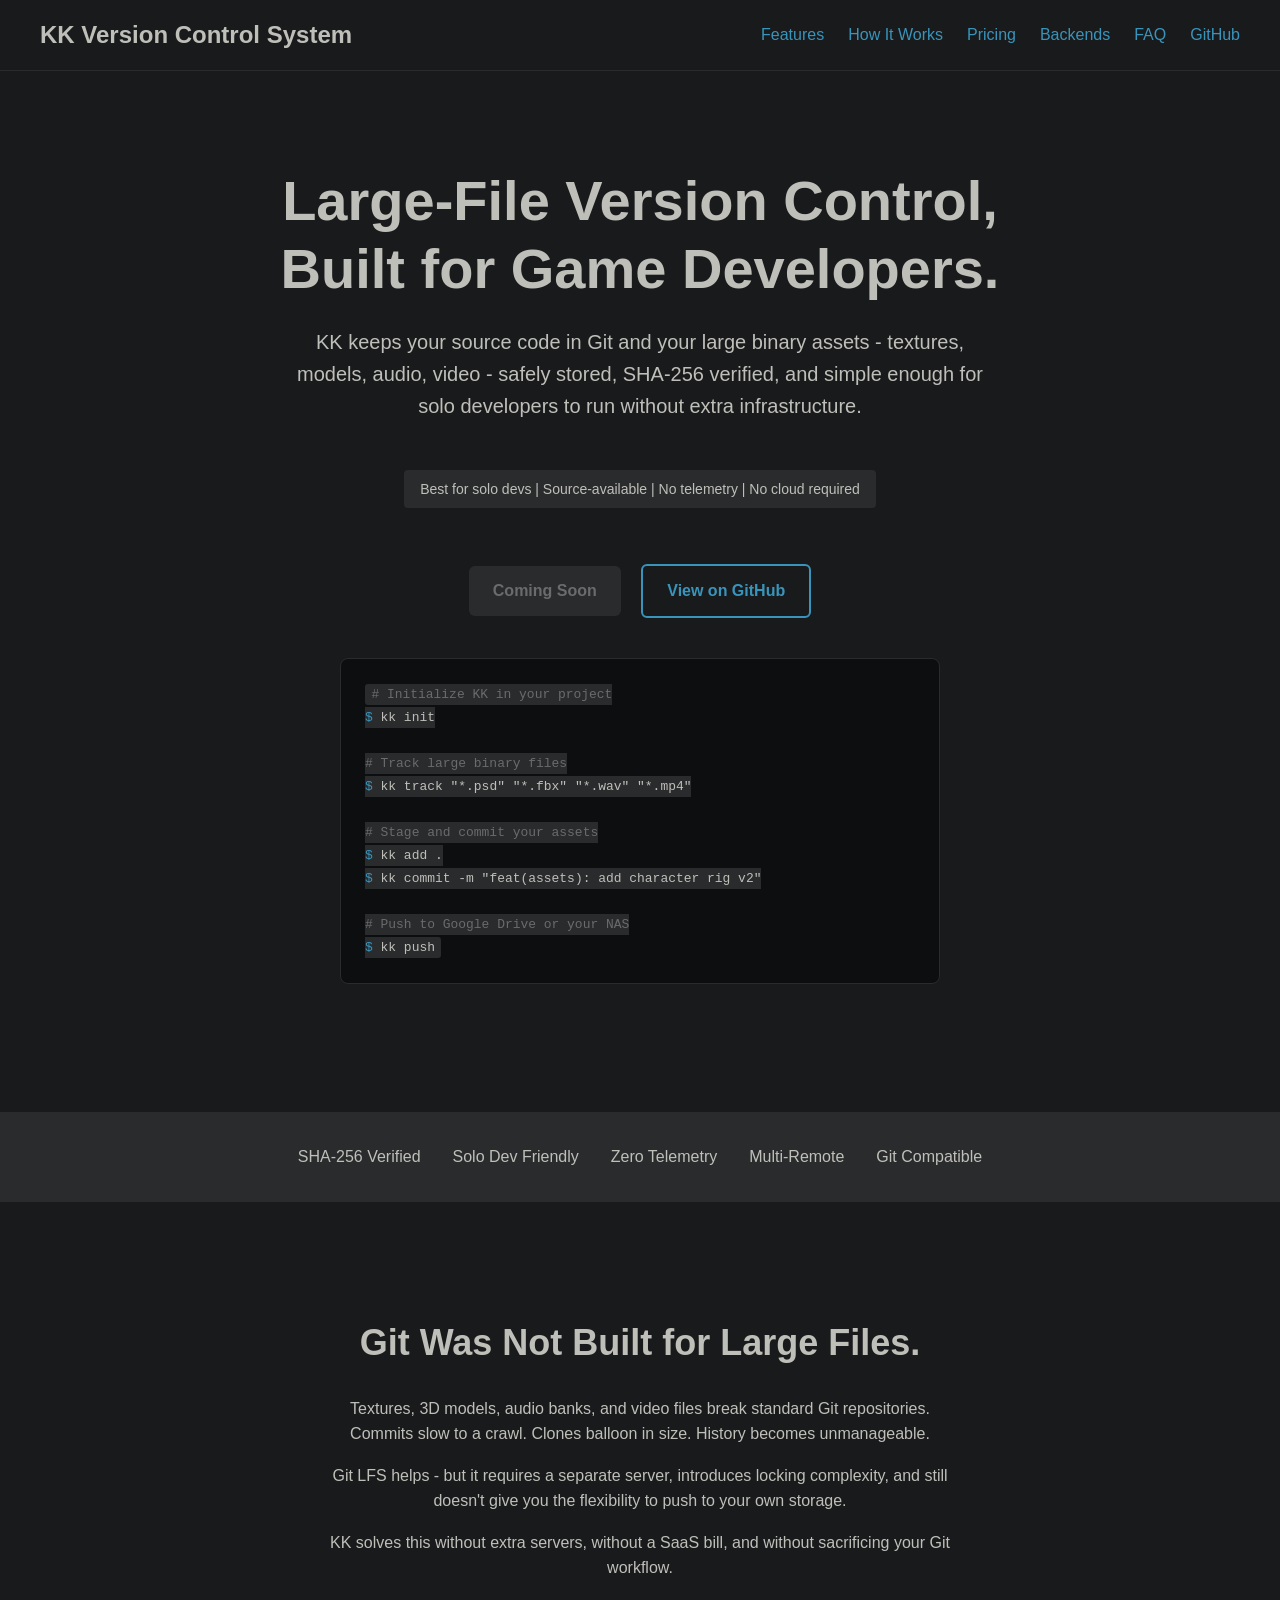
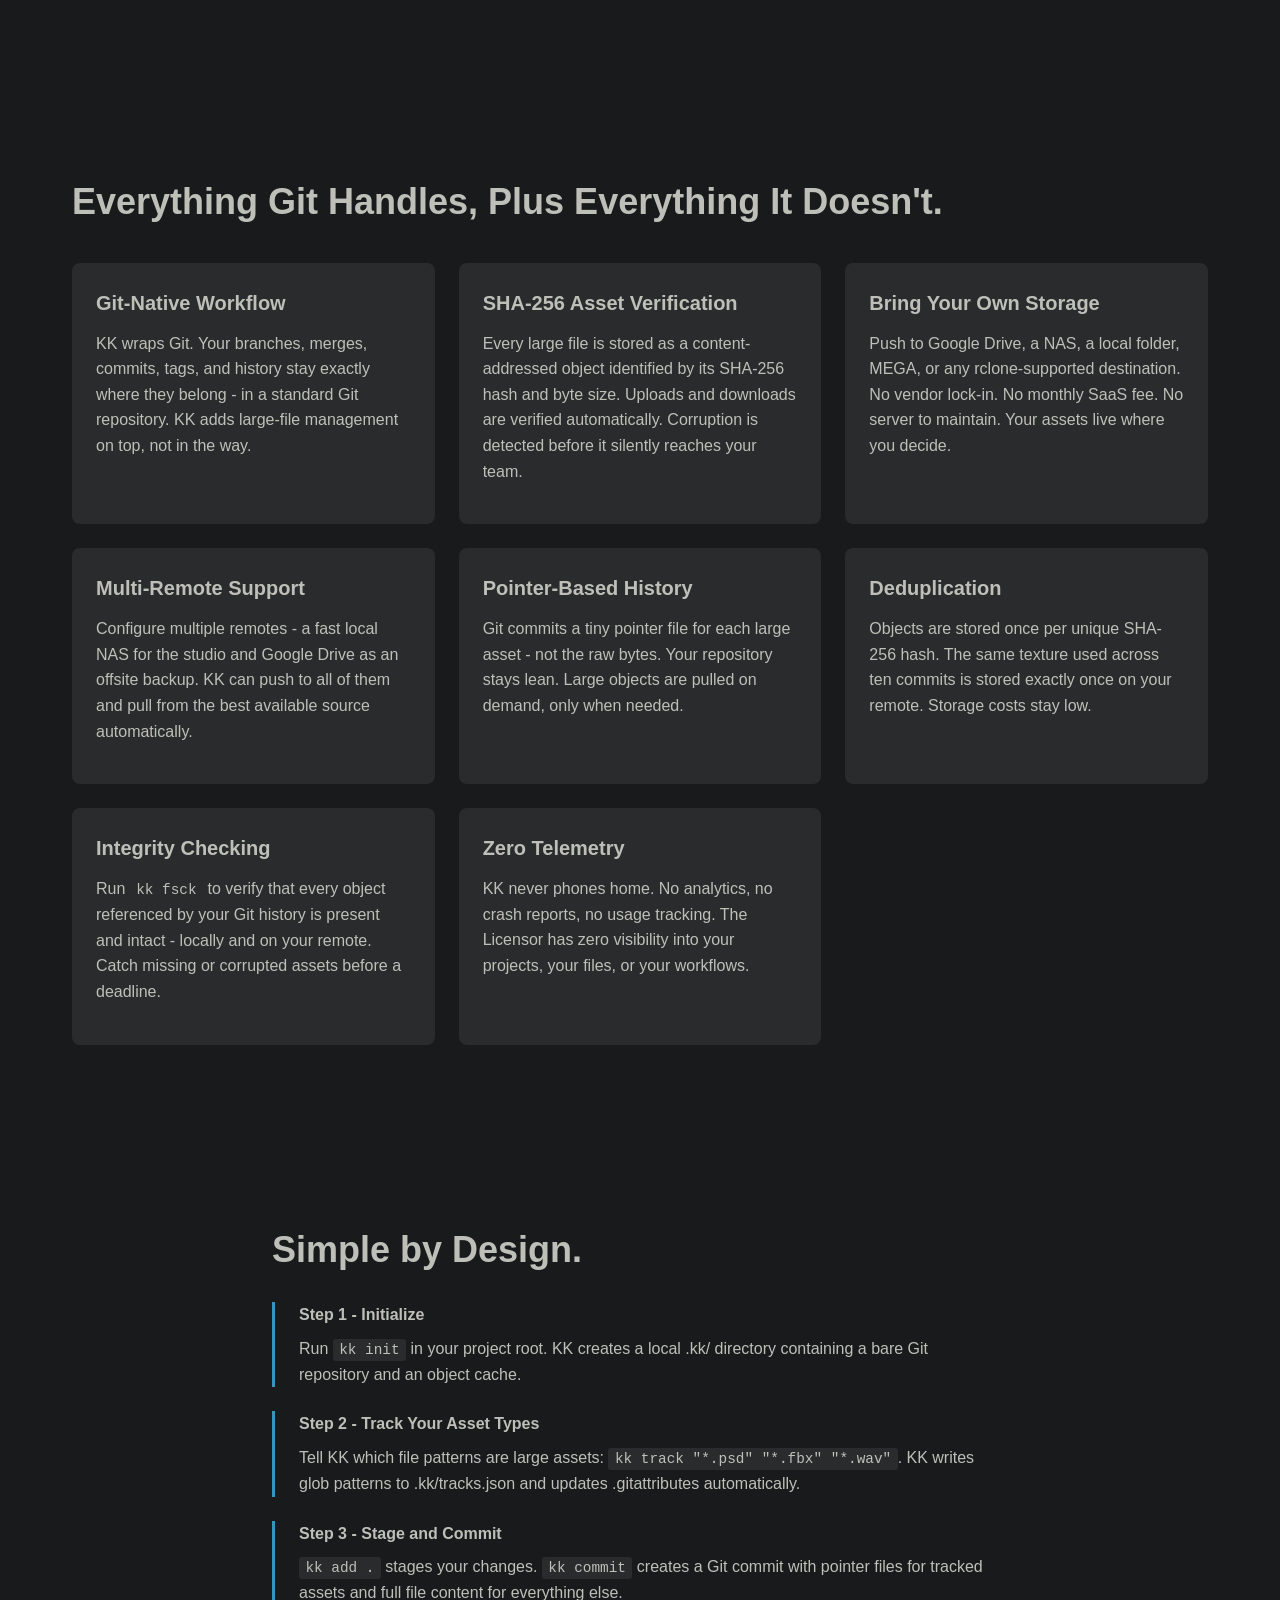
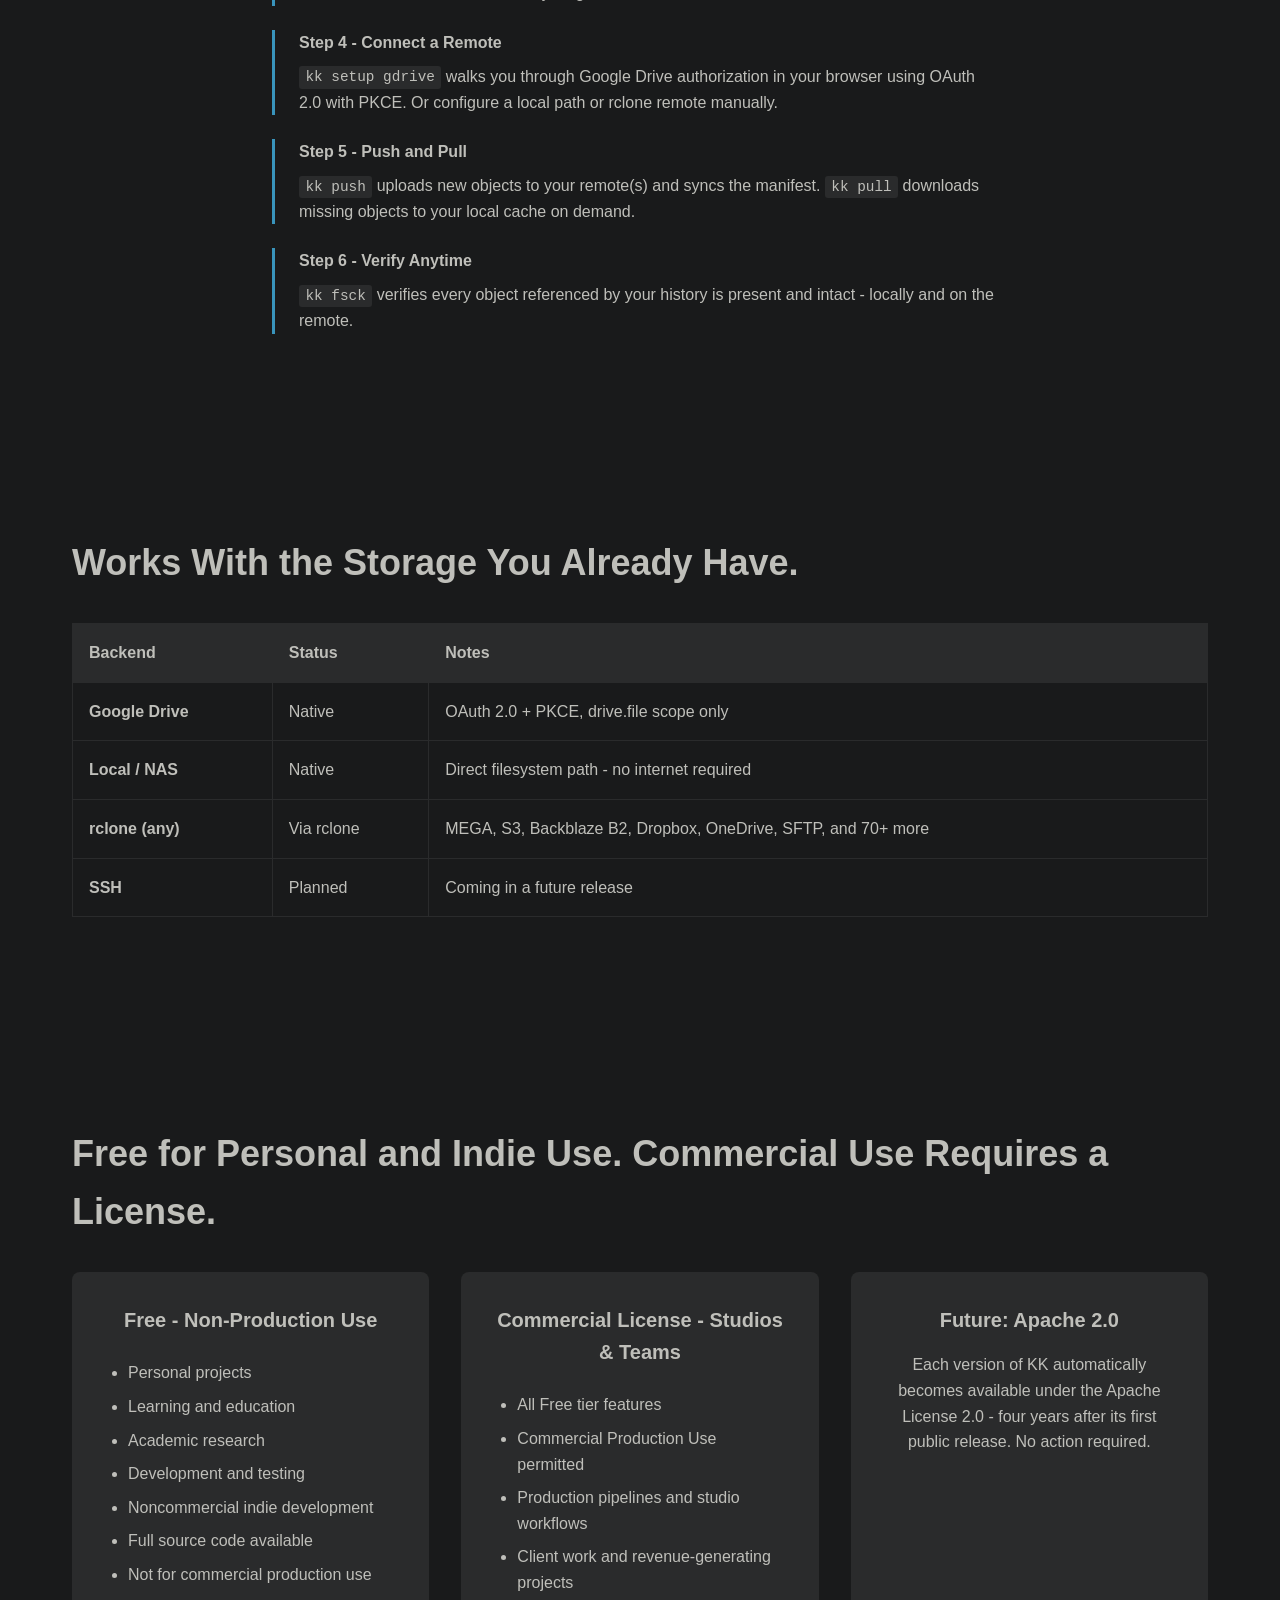
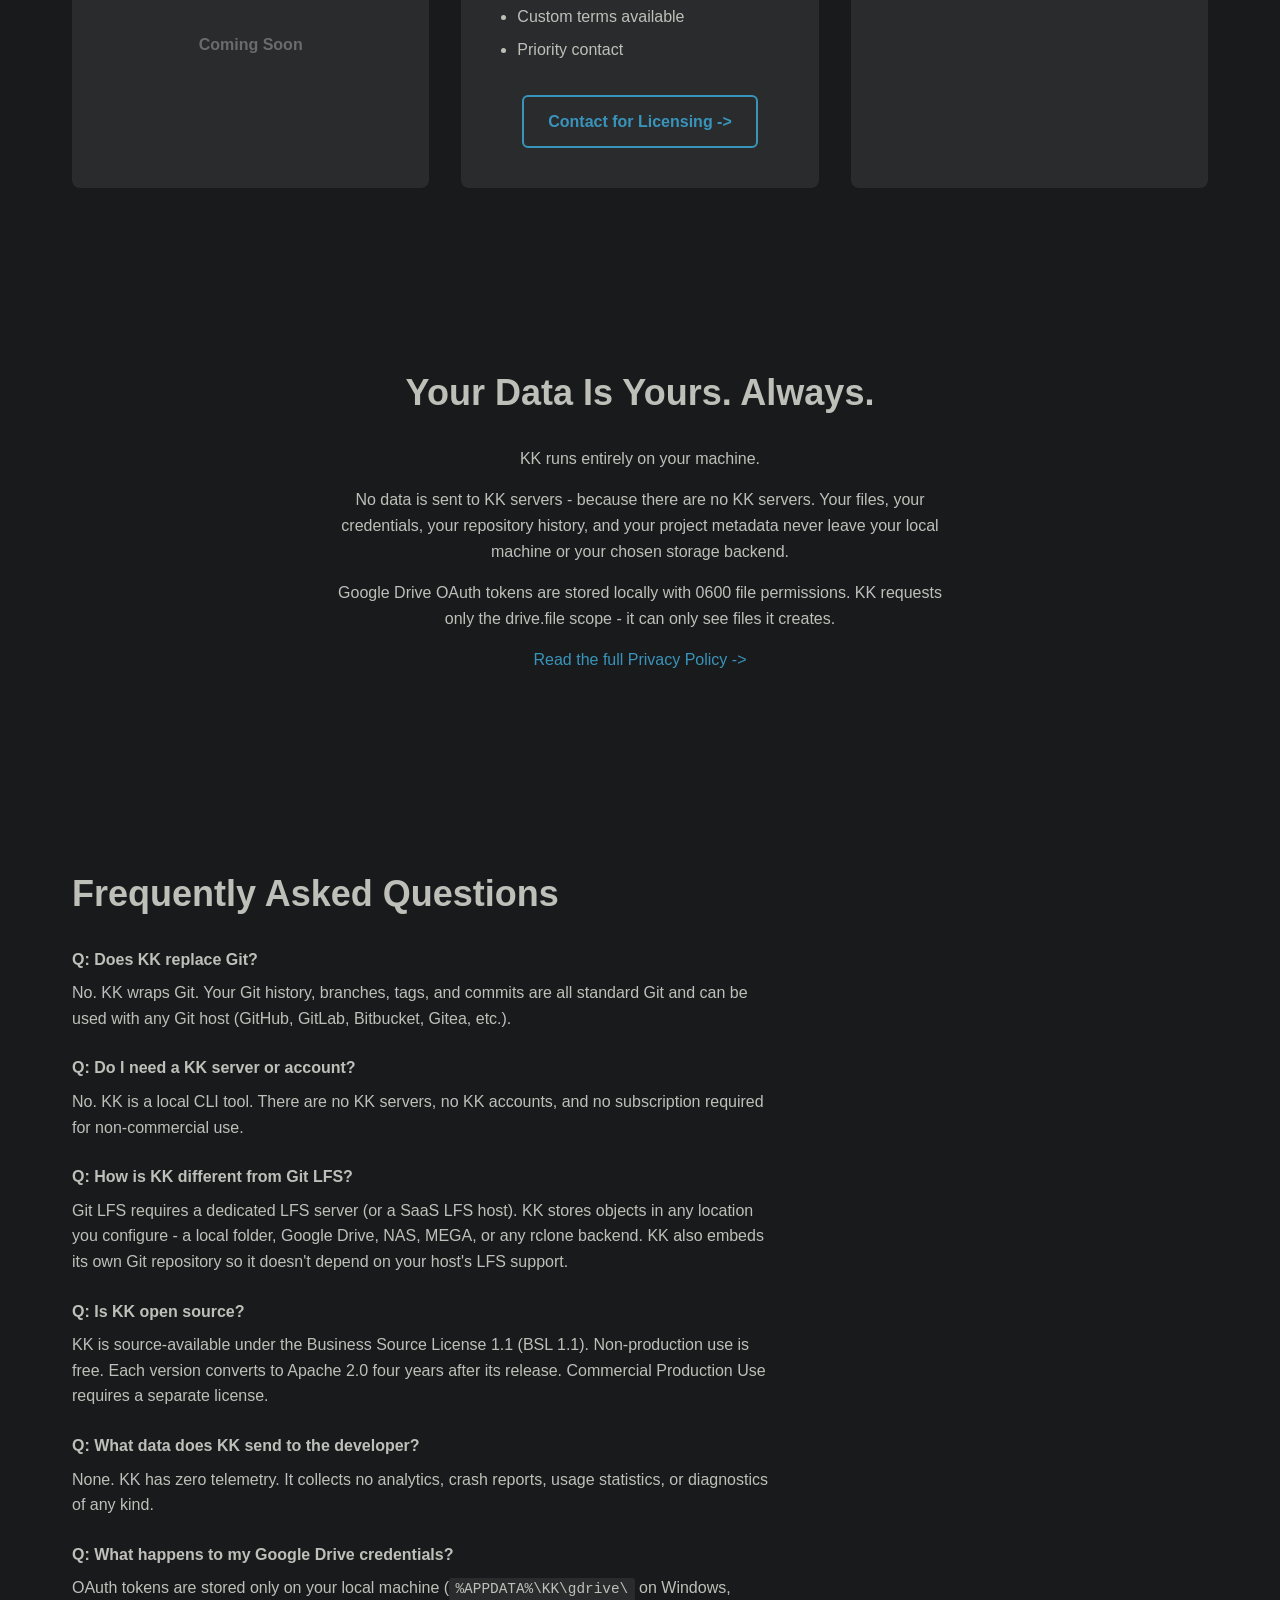
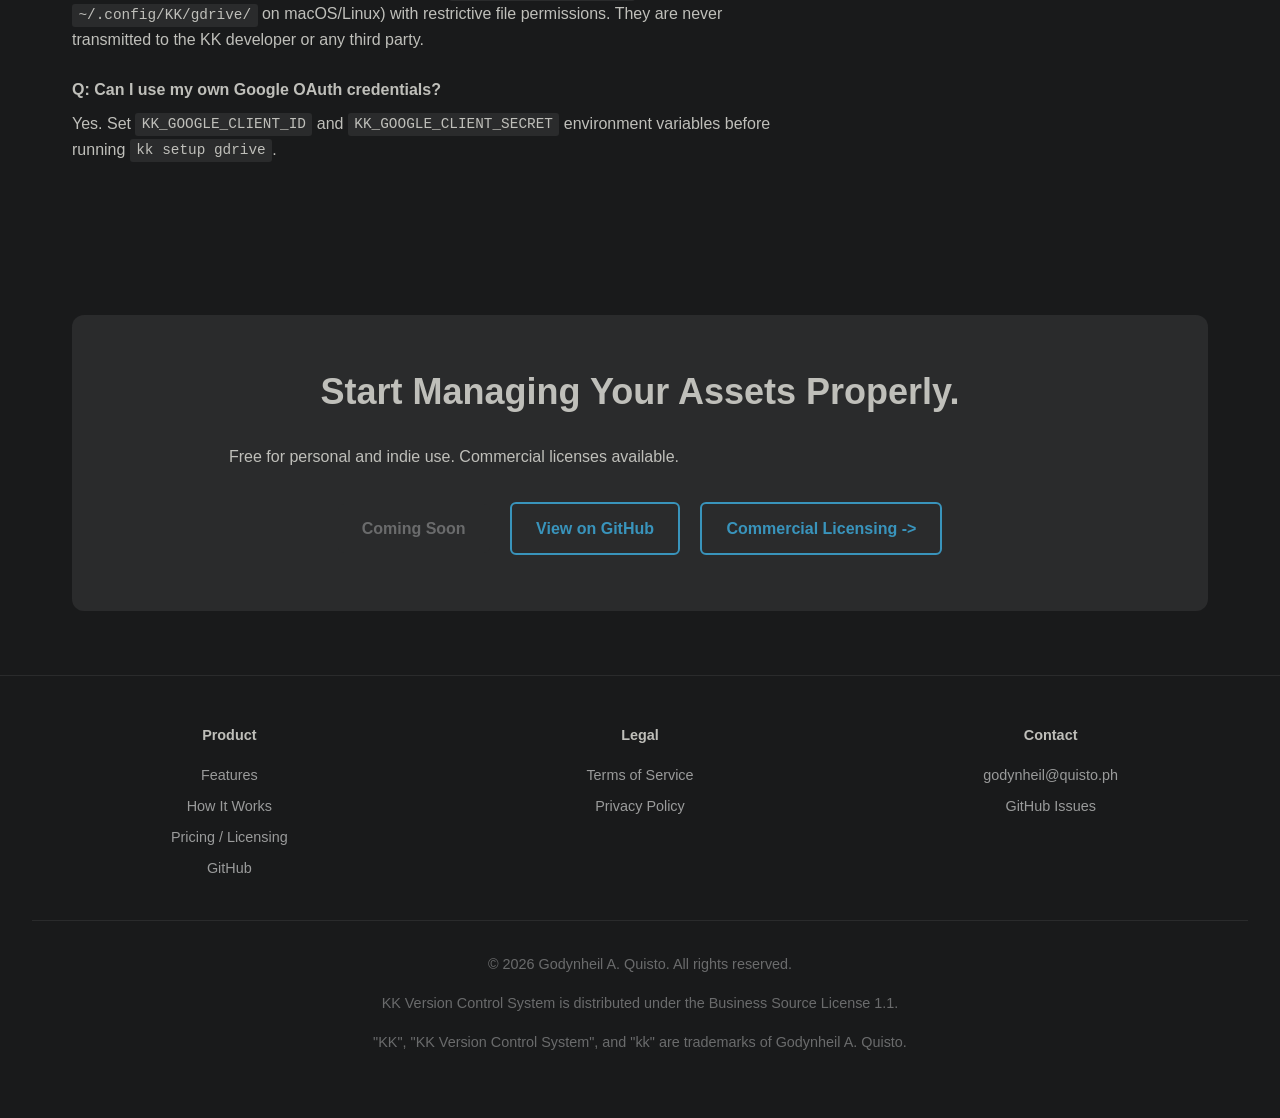
==== index.html @ 2ba0010a "fix(site): Improve social share metadata Add richer Open Graph and Twitter image metadata so shared " ====
﻿<!doctype html>
<html lang="en">
<head>
  <meta charset="UTF-8" />
  <meta name="viewport" content="width=device-width, initial-scale=1.0" />
  <meta name="description" content="KK is a source-available, Git-compatible CLI for solo game developers and teams that stores large assets in cloud or local storage with verification and deduplication." />
  <meta name="author" content="Godynheil A. Quisto" />
  <meta name="robots" content="index, follow" />
  <meta name="theme-color" content="#191a1b" />
  <link rel="canonical" href="https://kkvcs.com/" />
  <link rel="icon" href="/icon/favicon.ico" sizes="any" />
  <link rel="icon" type="image/png" sizes="32x32" href="/icon/favicon-32x32.png" />
  <link rel="icon" type="image/png" sizes="16x16" href="/icon/favicon-16x16.png" />
  <link rel="apple-touch-icon" href="/icon/apple-touch-icon.png" />
  <link rel="manifest" href="/icon/site.webmanifest" />
  <meta property="og:type" content="website" />
  <meta property="og:locale" content="en_US" />
  <meta property="og:site_name" content="KK Version Control System" />
  <meta property="og:title" content="KK Version Control System" />
  <meta property="og:description" content="Git-compatible large-file version control for solo game developers and teams, with verified cloud or local storage." />
  <meta property="og:url" content="https://kkvcs.com/" />
  <meta property="og:image:secure_url" content="https://kkvcs.com/icon/android-chrome-512x512.png" />
  <meta property="og:image" content="https://kkvcs.com/icon/android-chrome-512x512.png" />
  <meta property="og:image:type" content="image/png" />
  <meta property="og:image:width" content="512" />
  <meta property="og:image:height" content="512" />
  <meta property="og:image:alt" content="KK Version Control System logo" />
  <meta name="twitter:card" content="summary_large_image" />
  <meta name="twitter:title" content="KK Version Control System" />
  <meta name="twitter:description" content="Git-compatible large-file version control for solo game developers and teams, with verified cloud or local storage." />
  <meta name="twitter:image" content="https://kkvcs.com/icon/android-chrome-512x512.png" />
  <meta name="twitter:image:alt" content="KK Version Control System logo" />
  <title>KK Version Control System | Large-File Version Control for Game Developers</title>
  <style>
    * {
      margin: 0;
      padding: 0;
      box-sizing: border-box;
    }

    body {
      background-color: #191a1b;
      color: #bfbfba;
      font-family: -apple-system, BlinkMacSystemFont, "Segoe UI", Roboto, Oxygen, Ubuntu, sans-serif;
      line-height: 1.6;
      min-height: 100vh;
      display: flex;
      flex-direction: column;
    }

    nav {
      background-color: #191a1b;
      padding: 1rem 2rem;
      border-bottom: 1px solid #2a2b2c;
      position: sticky;
      top: 0;
      z-index: 100;
    }

    nav .container {
      max-width: 1200px;
      margin: 0 auto;
      display: flex;
      justify-content: space-between;
      align-items: center;
    }

    .logo {
      font-weight: 700;
      font-size: 1.5rem;
      color: #bfbfba;
      text-decoration: none;
    }

    nav ul {
      list-style: none;
      display: flex;
      gap: 1.5rem;
      align-items: center;
    }

    nav a {
      color: #3994bc;
      text-decoration: none;
      font-weight: 500;
      transition: opacity 0.2s;
    }

    nav a:hover {
      opacity: 0.8;
    }

    main {
      flex: 1;
    }

    section {
      padding: 4rem 2rem;
      max-width: 1200px;
      margin: 0 auto;
      width: 100%;
    }

    h1 {
      color: #bfbfba;
      margin-bottom: 1rem;
      font-size: 3rem;
      line-height: 1.2;
    }

    h2 {
      color: #bfbfba;
      margin-top: 3rem;
      margin-bottom: 1.5rem;
      font-size: 2.25rem;
    }

    h3 {
      color: #bfbfba;
      margin-bottom: 0.75rem;
      font-size: 1.25rem;
    }

    p {
      margin-bottom: 1rem;
      max-width: 700px;
    }

    strong {
      font-weight: 600;
    }

    em {
      font-style: italic;
      color: #9a9b9b;
    }

    a {
      color: #3994bc;
      text-decoration: none;
    }

    a:hover {
      text-decoration: underline;
    }

    .hero {
      padding: 6rem 2rem;
      text-align: center;
    }

    .hero h1 {
      font-size: 3.5rem;
      margin-bottom: 1.5rem;
    }

    .hero p {
      margin: 0 auto 2rem;
      font-size: 1.25rem;
    }

    .badge {
      display: inline-block;
      background-color: #2a2b2c;
      padding: 0.5rem 1rem;
      border-radius: 4px;
      font-size: 0.875rem;
      margin: 1rem 0;
      color: #bfbfba;
    }

    .terminal {
      background-color: #0d0e0f;
      border: 1px solid #2a2b2c;
      border-radius: 8px;
      padding: 1.5rem;
      text-align: left;
      margin: 2rem auto;
      max-width: 600px;
      font-family: 'Courier New', monospace;
      font-size: 0.9rem;
      overflow-x: auto;
    }

    .terminal code {
      color: #bfbfba;
    }

    .terminal .comment {
      color: #6a6b6c;
    }

    .terminal .command {
      color: #3994bc;
    }

    .stats-bar {
      background-color: #2a2b2c;
      padding: 2rem;
      display: flex;
      justify-content: center;
      gap: 2rem;
      flex-wrap: wrap;
    }

    .stats-bar span {
      font-weight: 500;
    }

    .btn {
      display: inline-block;
      padding: 0.75rem 1.5rem;
      border-radius: 6px;
      font-weight: 600;
      text-decoration: none;
      transition: all 0.2s;
      margin: 0.5rem;
    }

    .btn-primary {
      background-color: #3994bc;
      color: #191a1b;
    }

    .btn-primary:hover {
      background-color: #2e7a9c;
    }

    .btn-secondary {
      background-color: transparent;
      color: #3994bc;
      border: 2px solid #3994bc;
    }

    .btn-secondary:hover {
      background-color: rgba(57, 148, 188, 0.1);
    }

    .btn-disabled {
      background-color: #2a2b2c;
      color: #6a6b6c;
      cursor: not-allowed;
      border: none;
    }

    .btn-disabled:hover {
      background-color: #2a2b2c;
    }

    .features-grid {
      display: grid;
      grid-template-columns: repeat(auto-fit, minmax(300px, 1fr));
      gap: 1.5rem;
      margin-top: 2rem;
    }

    .feature-card {
      background-color: #2a2b2c;
      padding: 1.5rem;
      border-radius: 8px;
    }

    .feature-card h3 {
      display: flex;
      align-items: center;
      gap: 0.5rem;
    }

    .problem-section {
      text-align: center;
      max-width: 700px;
    }

    .problem-section p {
      margin: 0 auto 1rem;
    }

    .how-it-works {
      max-width: 800px;
    }

    .step {
      margin-bottom: 1.5rem;
      padding-left: 1.5rem;
      border-left: 3px solid #3994bc;
    }

    .step strong {
      display: block;
      margin-bottom: 0.5rem;
    }

    table {
      width: 100%;
      border-collapse: collapse;
      margin: 2rem 0;
    }

    th, td {
      border: 1px solid #2a2b2c;
      padding: 1rem;
      text-align: left;
    }

    th {
      background-color: #2a2b2c;
    }

    .pricing-grid {
      display: grid;
      grid-template-columns: repeat(auto-fit, minmax(280px, 1fr));
      gap: 2rem;
      margin-top: 2rem;
    }

    .pricing-card {
      background-color: #2a2b2c;
      padding: 2rem;
      border-radius: 8px;
      text-align: center;
    }

    .pricing-card h3 {
      margin-bottom: 1rem;
    }

    .pricing-card ul {
      text-align: left;
      margin: 1.5rem 0;
      padding-left: 1.5rem;
    }

    .pricing-card li {
      margin-bottom: 0.5rem;
    }

    .privacy-section {
      text-align: center;
      max-width: 700px;
    }

    .faq-item {
      margin-bottom: 1.5rem;
    }

    .faq-item strong {
      display: block;
      margin-bottom: 0.5rem;
      color: #bfbfba;
    }

    .cta-banner {
      text-align: center;
      background-color: #2a2b2c;
      border-radius: 12px;
      padding: 3rem 2rem;
    }

    .cta-banner h2 {
      margin-top: 0;
    }

    footer {
      padding: 3rem 2rem;
      border-top: 1px solid #2a2b2c;
      font-size: 0.9rem;
    }

    .footer-content {
      max-width: 1200px;
      margin: 0 auto;
      display: grid;
      grid-template-columns: repeat(auto-fit, minmax(200px, 1fr));
      gap: 2rem;
      justify-items: center;
      text-align: center;
      margin-bottom: 2rem;
    }

    .footer-section {
      text-align: center;
    }

    .footer-section h4 {
      color: #bfbfba;
      margin-bottom: 1rem;
    }

    .footer-section ul {
      list-style: none;
    }

    .footer-section li {
      margin-bottom: 0.5rem;
    }

    .footer-section a {
      color: #9a9b9b;
    }

    .footer-section a:hover {
      color: #3994bc;
    }

    .footer-bottom {
      text-align: center;
      padding-top: 2rem;
      border-top: 1px solid #2a2b2c;
      color: #6a6b6c;
    }

    .footer-bottom p {
      margin-left: auto;
      margin-right: auto;
    }

    code {
      background-color: #2a2b2c;
      padding: 0.2rem 0.4rem;
      border-radius: 3px;
      font-family: 'Courier New', monospace;
      font-size: 0.9em;
    }

    @media (max-width: 768px) {
      nav .container {
        flex-direction: column;
        gap: 1rem;
      }

      nav ul {
        flex-wrap: wrap;
        justify-content: center;
        gap: 1rem;
        font-size: 0.9rem;
      }

      .hero h1 {
        font-size: 2.5rem;
      }

      .hero p {
        font-size: 1rem;
      }

      .stats-bar {
        gap: 1rem;
        font-size: 0.9rem;
      }

      section {
        padding: 3rem 1.5rem;
      }
    }
  </style>
</head>
<body>
  <nav>
    <div class="container">
      <a href="/" class="logo">KK Version Control System</a>
      <ul>
        <li><a href="#features">Features</a></li>
        <li><a href="#how-it-works">How It Works</a></li>
        <li><a href="#pricing">Pricing</a></li>
        <li><a href="#backends">Backends</a></li>
        <li><a href="#faq">FAQ</a></li>
        <li><a href="https://github.com/godynheil/kk">GitHub</a></li>
      </ul>
    </div>
  </nav>

  <main>
    <!-- Hero Section -->
    <section class="hero">
      <h1>Large-File Version Control,<br>Built for Game Developers.</h1>
      <p>KK keeps your source code in Git and your large binary assets - textures, models, audio, video - safely stored, SHA-256 verified, and simple enough for solo developers to run without extra infrastructure.</p>
      <div class="badge">Best for solo devs | Source-available | No telemetry | No cloud required</div>
      <div style="margin-top: 2rem;">
        <span class="btn btn-disabled">Coming Soon</span>
        <a href="https://github.com/godynheil/kk" class="btn btn-secondary">View on GitHub</a>
      </div>
      <div class="terminal">
        <code><span class="comment"># Initialize KK in your project</span><br>
        <span class="command">$</span> kk init<br><br>
        <span class="comment"># Track large binary files</span><br>
        <span class="command">$</span> kk track "*.psd" "*.fbx" "*.wav" "*.mp4"<br><br>
        <span class="comment"># Stage and commit your assets</span><br>
        <span class="command">$</span> kk add .<br>
        <span class="command">$</span> kk commit -m "feat(assets): add character rig v2"<br><br>
        <span class="comment"># Push to Google Drive or your NAS</span><br>
        <span class="command">$</span> kk push</code>
      </div>
    </section>

    <!-- Stats Bar -->
    <div class="stats-bar">
      <span>SHA-256 Verified</span>
      <span>Solo Dev Friendly</span>
      <span>Zero Telemetry</span>
      <span>Multi-Remote</span>
      <span>Git Compatible</span>
    </div>

    <!-- Problem Section -->
    <section class="problem-section">
      <h2>Git Was Not Built for Large Files.</h2>
      <p>Textures, 3D models, audio banks, and video files break standard Git repositories. Commits slow to a crawl. Clones balloon in size. History becomes unmanageable.</p>
      <p>Git LFS helps - but it requires a separate server, introduces locking complexity, and still doesn't give you the flexibility to push to your own storage.</p>
      <p>KK solves this without extra servers, without a SaaS bill, and without sacrificing your Git workflow.</p>
    </section>

    <!-- Features Section -->
    <section id="features">
      <h2>Everything Git Handles, Plus Everything It Doesn't.</h2>
      <div class="features-grid">
        <div class="feature-card">
          <h3>Git-Native Workflow</h3>
          <p>KK wraps Git. Your branches, merges, commits, tags, and history stay exactly where they belong - in a standard Git repository. KK adds large-file management on top, not in the way.</p>
        </div>
        <div class="feature-card">
          <h3>SHA-256 Asset Verification</h3>
          <p>Every large file is stored as a content-addressed object identified by its SHA-256 hash and byte size. Uploads and downloads are verified automatically. Corruption is detected before it silently reaches your team.</p>
        </div>
        <div class="feature-card">
          <h3>Bring Your Own Storage</h3>
          <p>Push to Google Drive, a NAS, a local folder, MEGA, or any rclone-supported destination. No vendor lock-in. No monthly SaaS fee. No server to maintain. Your assets live where you decide.</p>
        </div>
        <div class="feature-card">
          <h3>Multi-Remote Support</h3>
          <p>Configure multiple remotes - a fast local NAS for the studio and Google Drive as an offsite backup. KK can push to all of them and pull from the best available source automatically.</p>
        </div>
        <div class="feature-card">
          <h3>Pointer-Based History</h3>
          <p>Git commits a tiny pointer file for each large asset - not the raw bytes. Your repository stays lean. Large objects are pulled on demand, only when needed.</p>
        </div>
        <div class="feature-card">
          <h3>Deduplication</h3>
          <p>Objects are stored once per unique SHA-256 hash. The same texture used across ten commits is stored exactly once on your remote. Storage costs stay low.</p>
        </div>
        <div class="feature-card">
          <h3>Integrity Checking</h3>
          <p>Run <code>kk fsck</code> to verify that every object referenced by your Git history is present and intact - locally and on your remote. Catch missing or corrupted assets before a deadline.</p>
        </div>
        <div class="feature-card">
          <h3>Zero Telemetry</h3>
          <p>KK never phones home. No analytics, no crash reports, no usage tracking. The Licensor has zero visibility into your projects, your files, or your workflows.</p>
        </div>
      </div>
    </section>

    <!-- How It Works Section -->
    <section id="how-it-works" class="how-it-works">
      <h2>Simple by Design.</h2>
      <div class="step">
        <strong>Step 1 - Initialize</strong>
        <p>Run <code>kk init</code> in your project root. KK creates a local .kk/ directory containing a bare Git repository and an object cache.</p>
      </div>
      <div class="step">
        <strong>Step 2 - Track Your Asset Types</strong>
        <p>Tell KK which file patterns are large assets: <code>kk track "*.psd" "*.fbx" "*.wav"</code>. KK writes glob patterns to .kk/tracks.json and updates .gitattributes automatically.</p>
      </div>
      <div class="step">
        <strong>Step 3 - Stage and Commit</strong>
        <p><code>kk add .</code> stages your changes. <code>kk commit</code> creates a Git commit with pointer files for tracked assets and full file content for everything else.</p>
      </div>
      <div class="step">
        <strong>Step 4 - Connect a Remote</strong>
        <p><code>kk setup gdrive</code> walks you through Google Drive authorization in your browser using OAuth 2.0 with PKCE. Or configure a local path or rclone remote manually.</p>
      </div>
      <div class="step">
        <strong>Step 5 - Push and Pull</strong>
        <p><code>kk push</code> uploads new objects to your remote(s) and syncs the manifest. <code>kk pull</code> downloads missing objects to your local cache on demand.</p>
      </div>
      <div class="step">
        <strong>Step 6 - Verify Anytime</strong>
        <p><code>kk fsck</code> verifies every object referenced by your history is present and intact - locally and on the remote.</p>
      </div>
    </section>

    <!-- Backends Section -->
    <section id="backends">
      <h2>Works With the Storage You Already Have.</h2>
      <table>
        <thead>
          <tr>
            <th>Backend</th>
            <th>Status</th>
            <th>Notes</th>
          </tr>
        </thead>
        <tbody>
          <tr>
            <td><strong>Google Drive</strong></td>
            <td>Native</td>
            <td>OAuth 2.0 + PKCE, drive.file scope only</td>
          </tr>
          <tr>
            <td><strong>Local / NAS</strong></td>
            <td>Native</td>
            <td>Direct filesystem path - no internet required</td>
          </tr>
          <tr>
            <td><strong>rclone (any)</strong></td>
            <td>Via rclone</td>
            <td>MEGA, S3, Backblaze B2, Dropbox, OneDrive, SFTP, and 70+ more</td>
          </tr>
          <tr>
            <td><strong>SSH</strong></td>
            <td>Planned</td>
            <td>Coming in a future release</td>
          </tr>
        </tbody>
      </table>
    </section>

    <!-- Pricing Section -->
    <section id="pricing">
      <h2>Free for Personal and Indie Use. Commercial Use Requires a License.</h2>
      <div class="pricing-grid">
        <div class="pricing-card">
          <h3>Free - Non-Production Use</h3>
          <ul>
            <li>Personal projects</li>
            <li>Learning and education</li>
            <li>Academic research</li>
            <li>Development and testing</li>
            <li>Noncommercial indie development</li>
            <li>Full source code available</li>
            <li>Not for commercial production use</li>
          </ul>
          <span class="btn btn-disabled">Coming Soon</span>
        </div>
        <div class="pricing-card">
          <h3>Commercial License - Studios & Teams</h3>
          <ul>
            <li>All Free tier features</li>
            <li>Commercial Production Use permitted</li>
            <li>Production pipelines and studio workflows</li>
            <li>Client work and revenue-generating projects</li>
            <li>Custom terms available</li>
            <li>Priority contact</li>
          </ul>
          <a href="mailto:godynheil@quisto.ph" class="btn btn-secondary">Contact for Licensing -></a>
        </div>
        <div class="pricing-card">
          <h3>Future: Apache 2.0</h3>
          <p>Each version of KK automatically becomes available under the Apache License 2.0 - four years after its first public release. No action required.</p>
        </div>
      </div>
    </section>

    <!-- Privacy Section -->
    <section class="privacy-section">
      <h2>Your Data Is Yours. Always.</h2>
      <p>KK runs entirely on your machine.</p>
      <p>No data is sent to KK servers - because there are no KK servers. Your files, your credentials, your repository history, and your project metadata never leave your local machine or your chosen storage backend.</p>
      <p>Google Drive OAuth tokens are stored locally with 0600 file permissions. KK requests only the drive.file scope - it can only see files it creates.</p>
      <p><a href="/privacy-policy/">Read the full Privacy Policy -></a></p>
    </section>

    <!-- FAQ Section -->
    <section id="faq">
      <h2>Frequently Asked Questions</h2>
      <div class="faq-item">
        <strong>Q: Does KK replace Git?</strong>
        <p>No. KK wraps Git. Your Git history, branches, tags, and commits are all standard Git and can be used with any Git host (GitHub, GitLab, Bitbucket, Gitea, etc.).</p>
      </div>
      <div class="faq-item">
        <strong>Q: Do I need a KK server or account?</strong>
        <p>No. KK is a local CLI tool. There are no KK servers, no KK accounts, and no subscription required for non-commercial use.</p>
      </div>
      <div class="faq-item">
        <strong>Q: How is KK different from Git LFS?</strong>
        <p>Git LFS requires a dedicated LFS server (or a SaaS LFS host). KK stores objects in any location you configure - a local folder, Google Drive, NAS, MEGA, or any rclone backend. KK also embeds its own Git repository so it doesn't depend on your host's LFS support.</p>
      </div>
      <div class="faq-item">
        <strong>Q: Is KK open source?</strong>
        <p>KK is source-available under the Business Source License 1.1 (BSL 1.1). Non-production use is free. Each version converts to Apache 2.0 four years after its release. Commercial Production Use requires a separate license.</p>
      </div>
      <div class="faq-item">
        <strong>Q: What data does KK send to the developer?</strong>
        <p>None. KK has zero telemetry. It collects no analytics, crash reports, usage statistics, or diagnostics of any kind.</p>
      </div>
      <div class="faq-item">
        <strong>Q: What happens to my Google Drive credentials?</strong>
        <p>OAuth tokens are stored only on your local machine (<code>%APPDATA%\KK\gdrive\</code> on Windows, <code>~/.config/KK/gdrive/</code> on macOS/Linux) with restrictive file permissions. They are never transmitted to the KK developer or any third party.</p>
      </div>
      <div class="faq-item">
        <strong>Q: Can I use my own Google OAuth credentials?</strong>
        <p>Yes. Set <code>KK_GOOGLE_CLIENT_ID</code> and <code>KK_GOOGLE_CLIENT_SECRET</code> environment variables before running <code>kk setup gdrive</code>.</p>
      </div>
    </section>

    <!-- CTA Banner -->
    <section>
      <div class="cta-banner">
        <h2>Start Managing Your Assets Properly.</h2>
        <p>Free for personal and indie use. Commercial licenses available.</p>
        <div style="margin-top: 1.5rem;">
          <span class="btn btn-disabled">Coming Soon</span>
          <a href="https://github.com/godynheil/kk" class="btn btn-secondary">View on GitHub</a>
          <a href="mailto:godynheil@quisto.ph" class="btn btn-secondary">Commercial Licensing -></a>
        </div>
      </div>
    </section>
  </main>

  <footer>
    <div class="footer-content">
      <div class="footer-section">
        <h4>Product</h4>
        <ul>
          <li><a href="#features">Features</a></li>
          <li><a href="#how-it-works">How It Works</a></li>
          <li><a href="#pricing">Pricing / Licensing</a></li>
          <li><a href="https://github.com/godynheil/kk">GitHub</a></li>
        </ul>
      </div>
      <div class="footer-section">
        <h4>Legal</h4>
        <ul>
          <li><a href="/terms-of-service/">Terms of Service</a></li>
          <li><a href="/privacy-policy/">Privacy Policy</a></li>
        </ul>
      </div>
      <div class="footer-section">
        <h4>Contact</h4>
        <ul>
          <li><a href="mailto:godynheil@quisto.ph">godynheil@quisto.ph</a></li>
          <li><a href="https://github.com/godynheil/kk/issues">GitHub Issues</a></li>
        </ul>
      </div>
    </div>
    <div class="footer-bottom">
      <p>&copy; 2026 Godynheil A. Quisto. All rights reserved.</p>
      <p>KK Version Control System is distributed under the Business Source License 1.1.</p>
      <p>"KK", "KK Version Control System", and "kk" are trademarks of Godynheil A. Quisto.</p>
    </div>
  </footer>
</body>
</html>
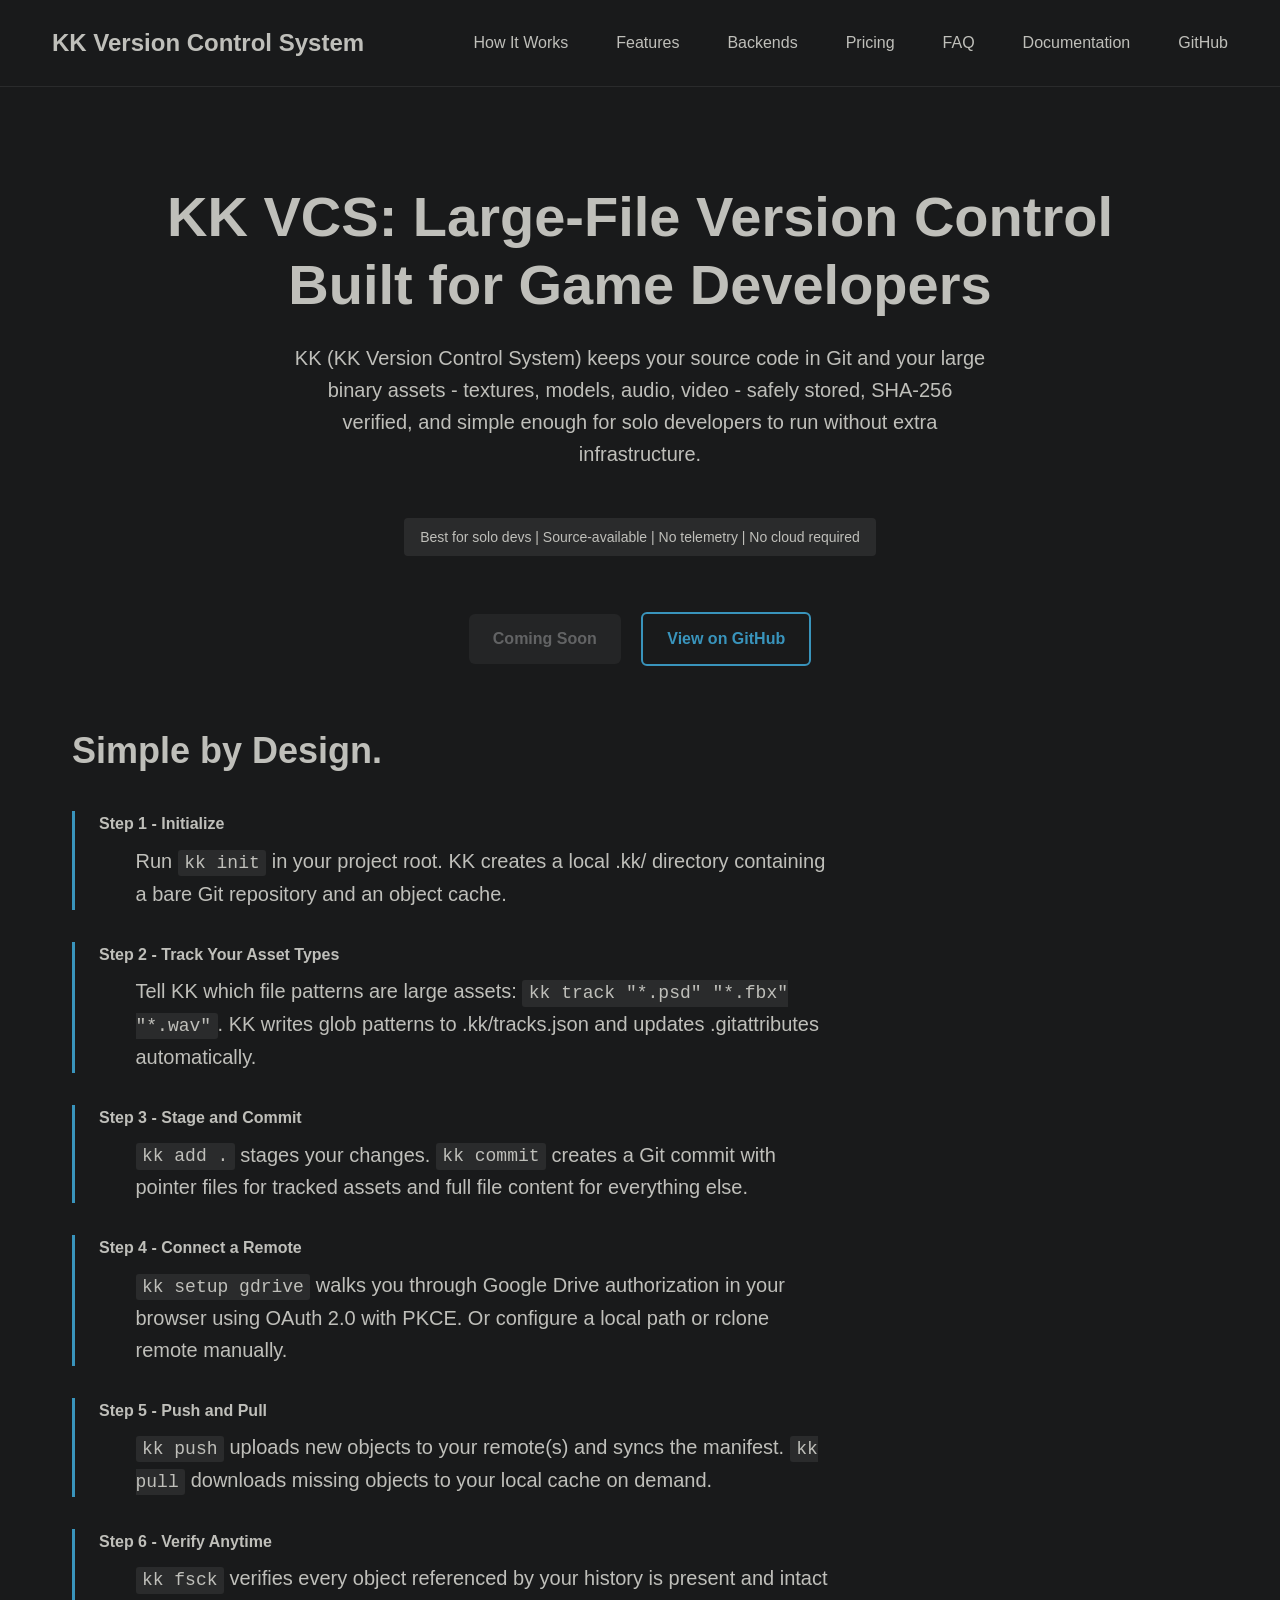
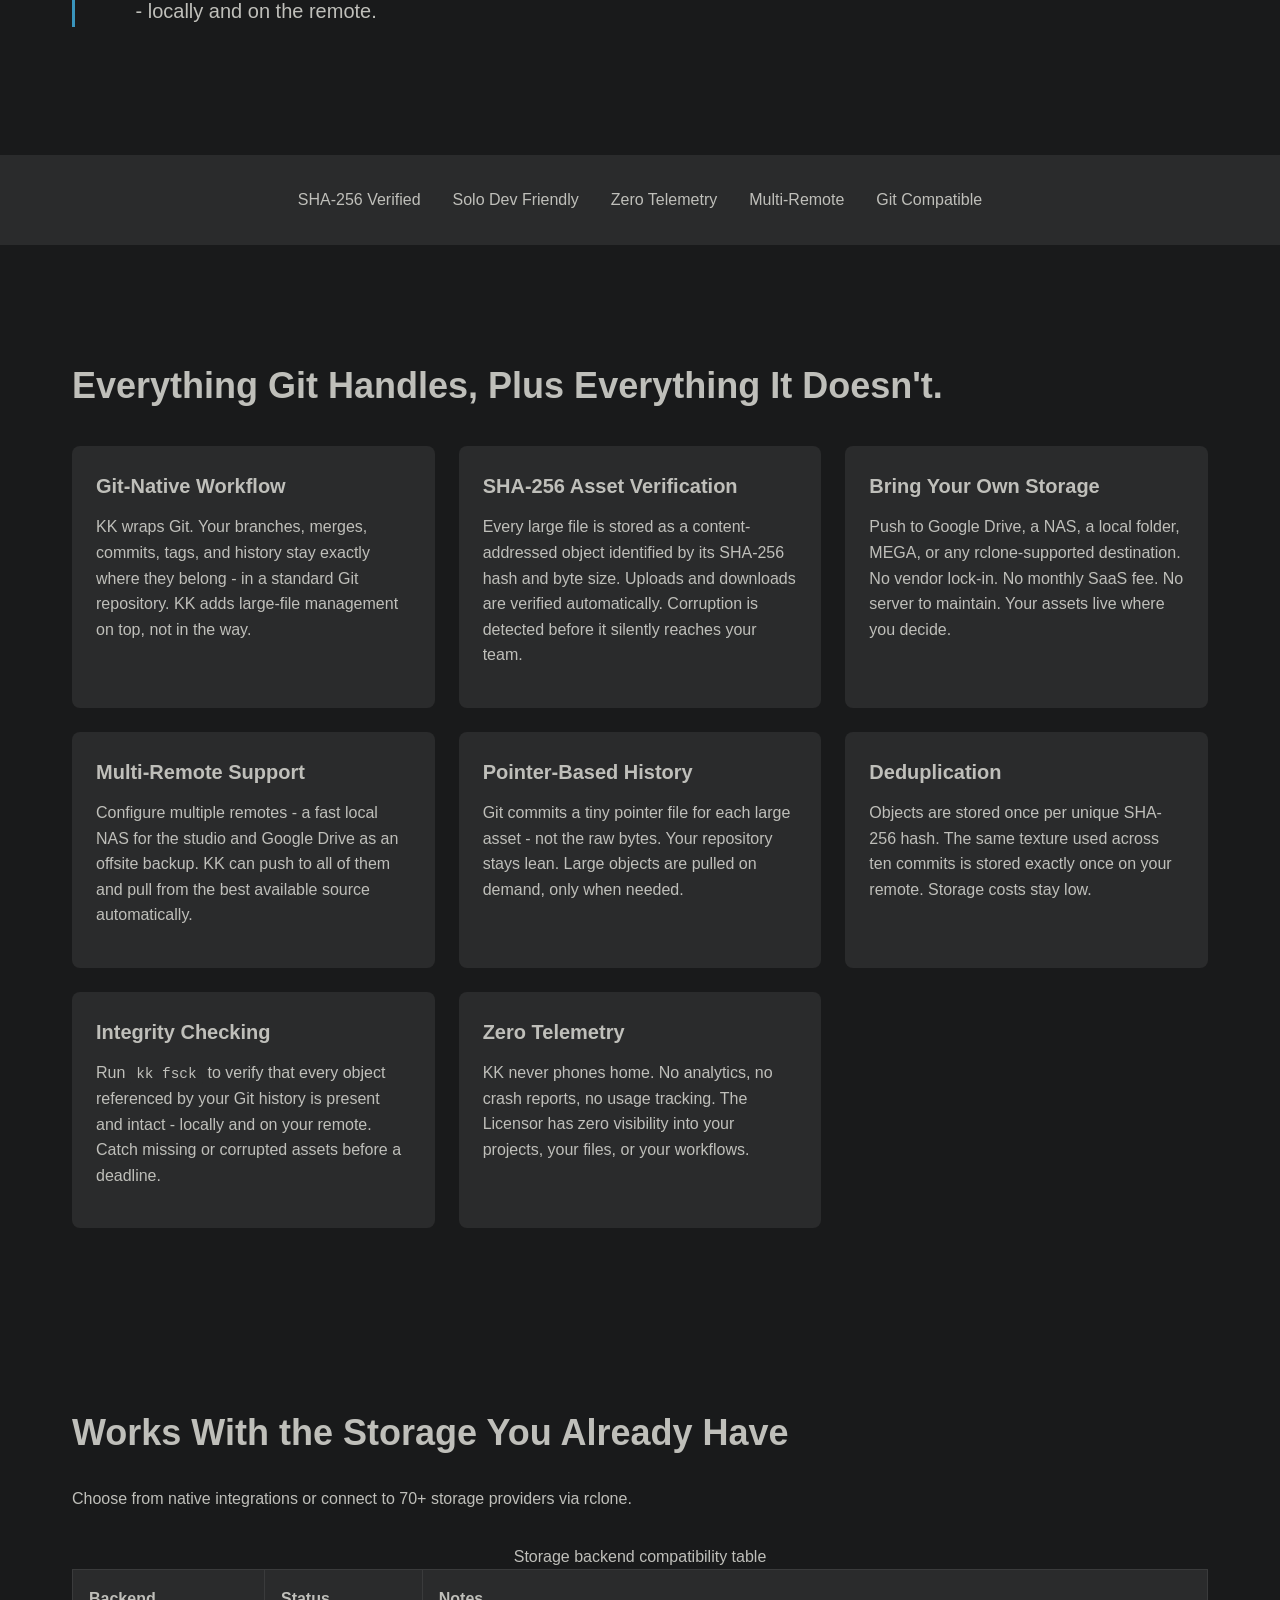
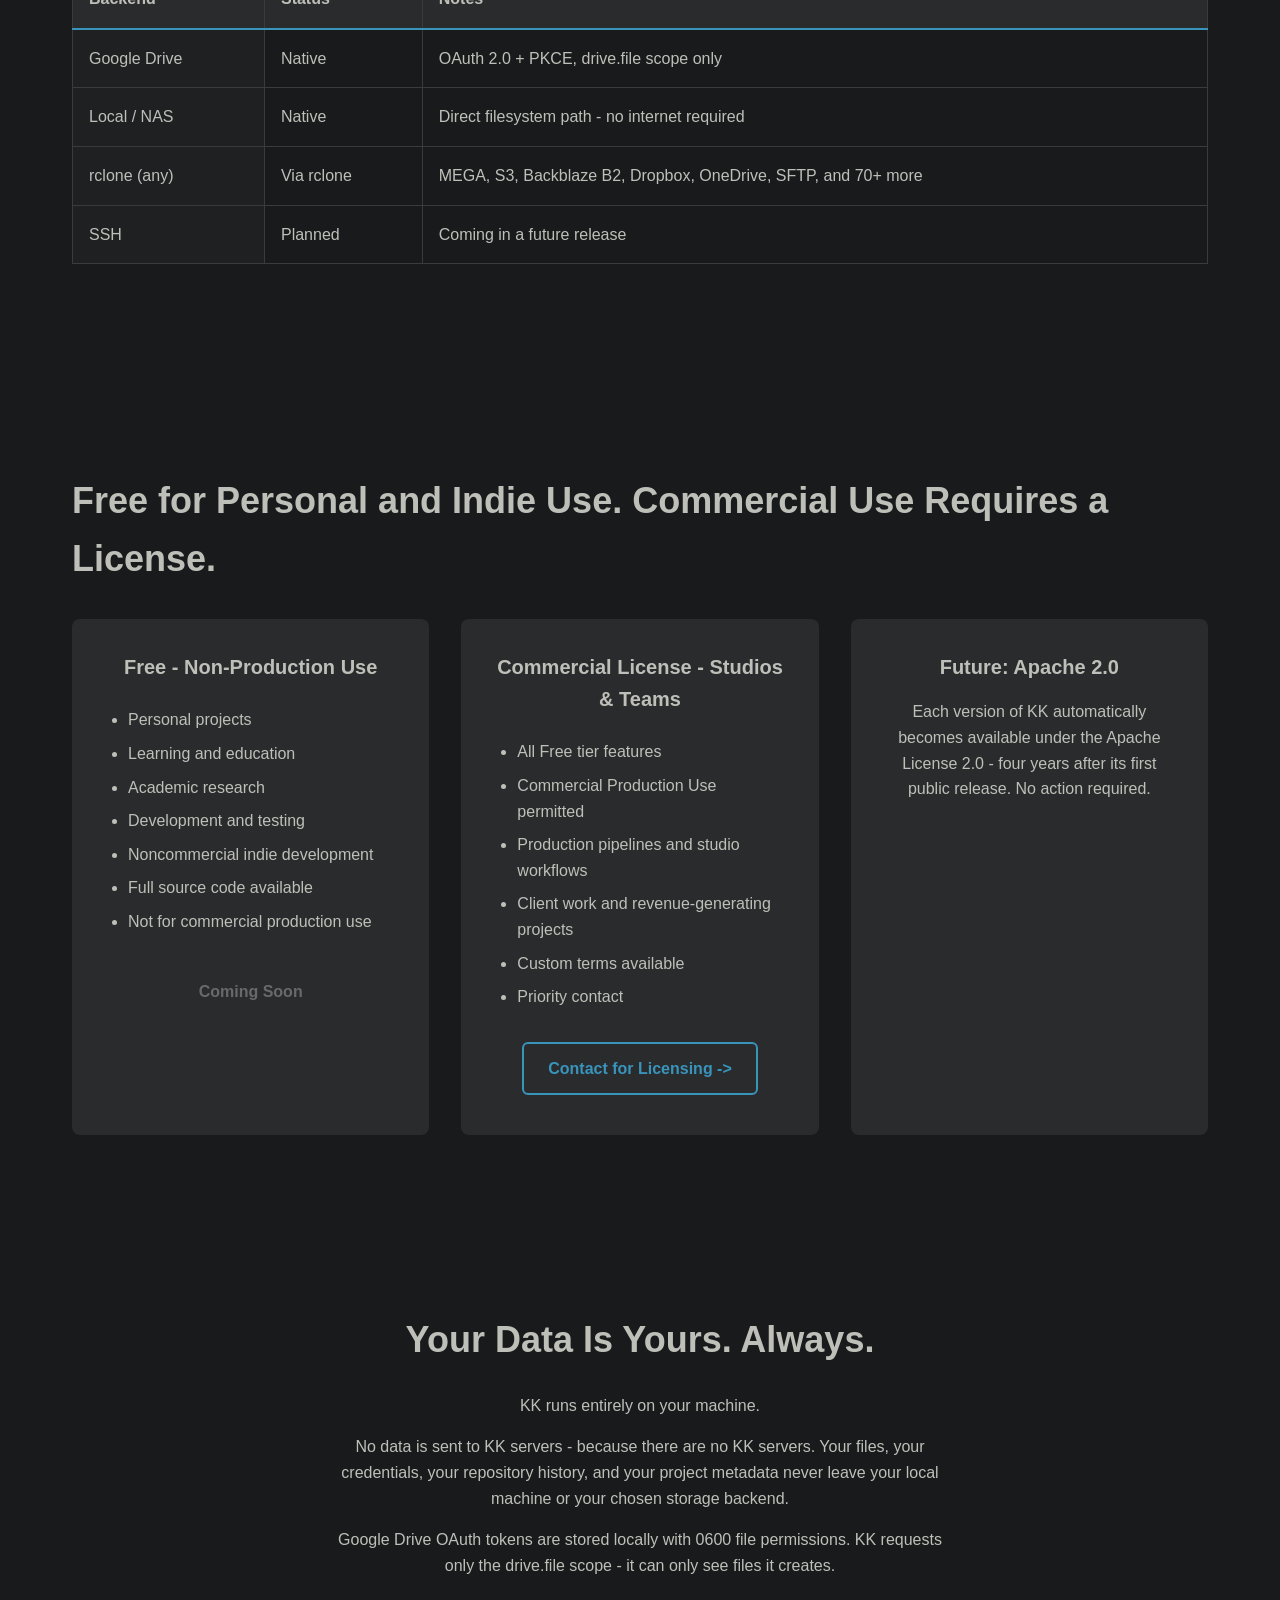
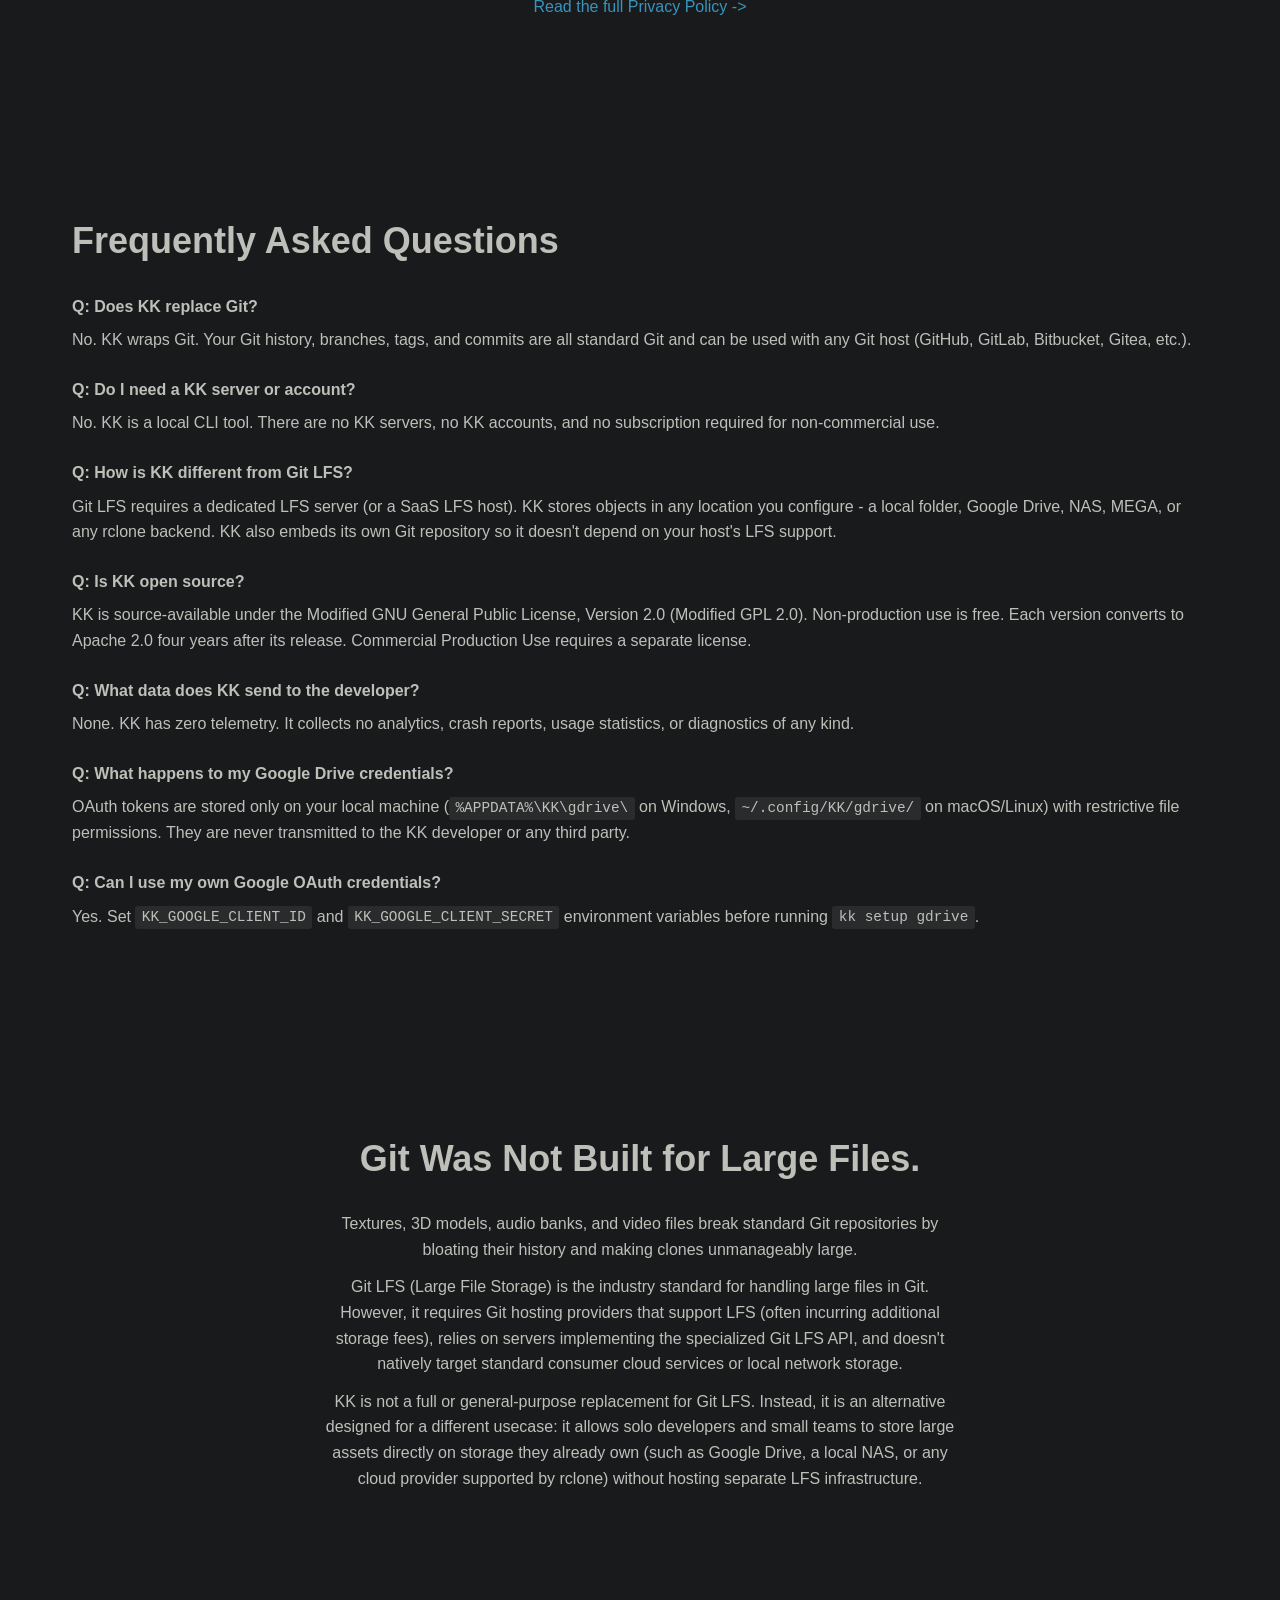
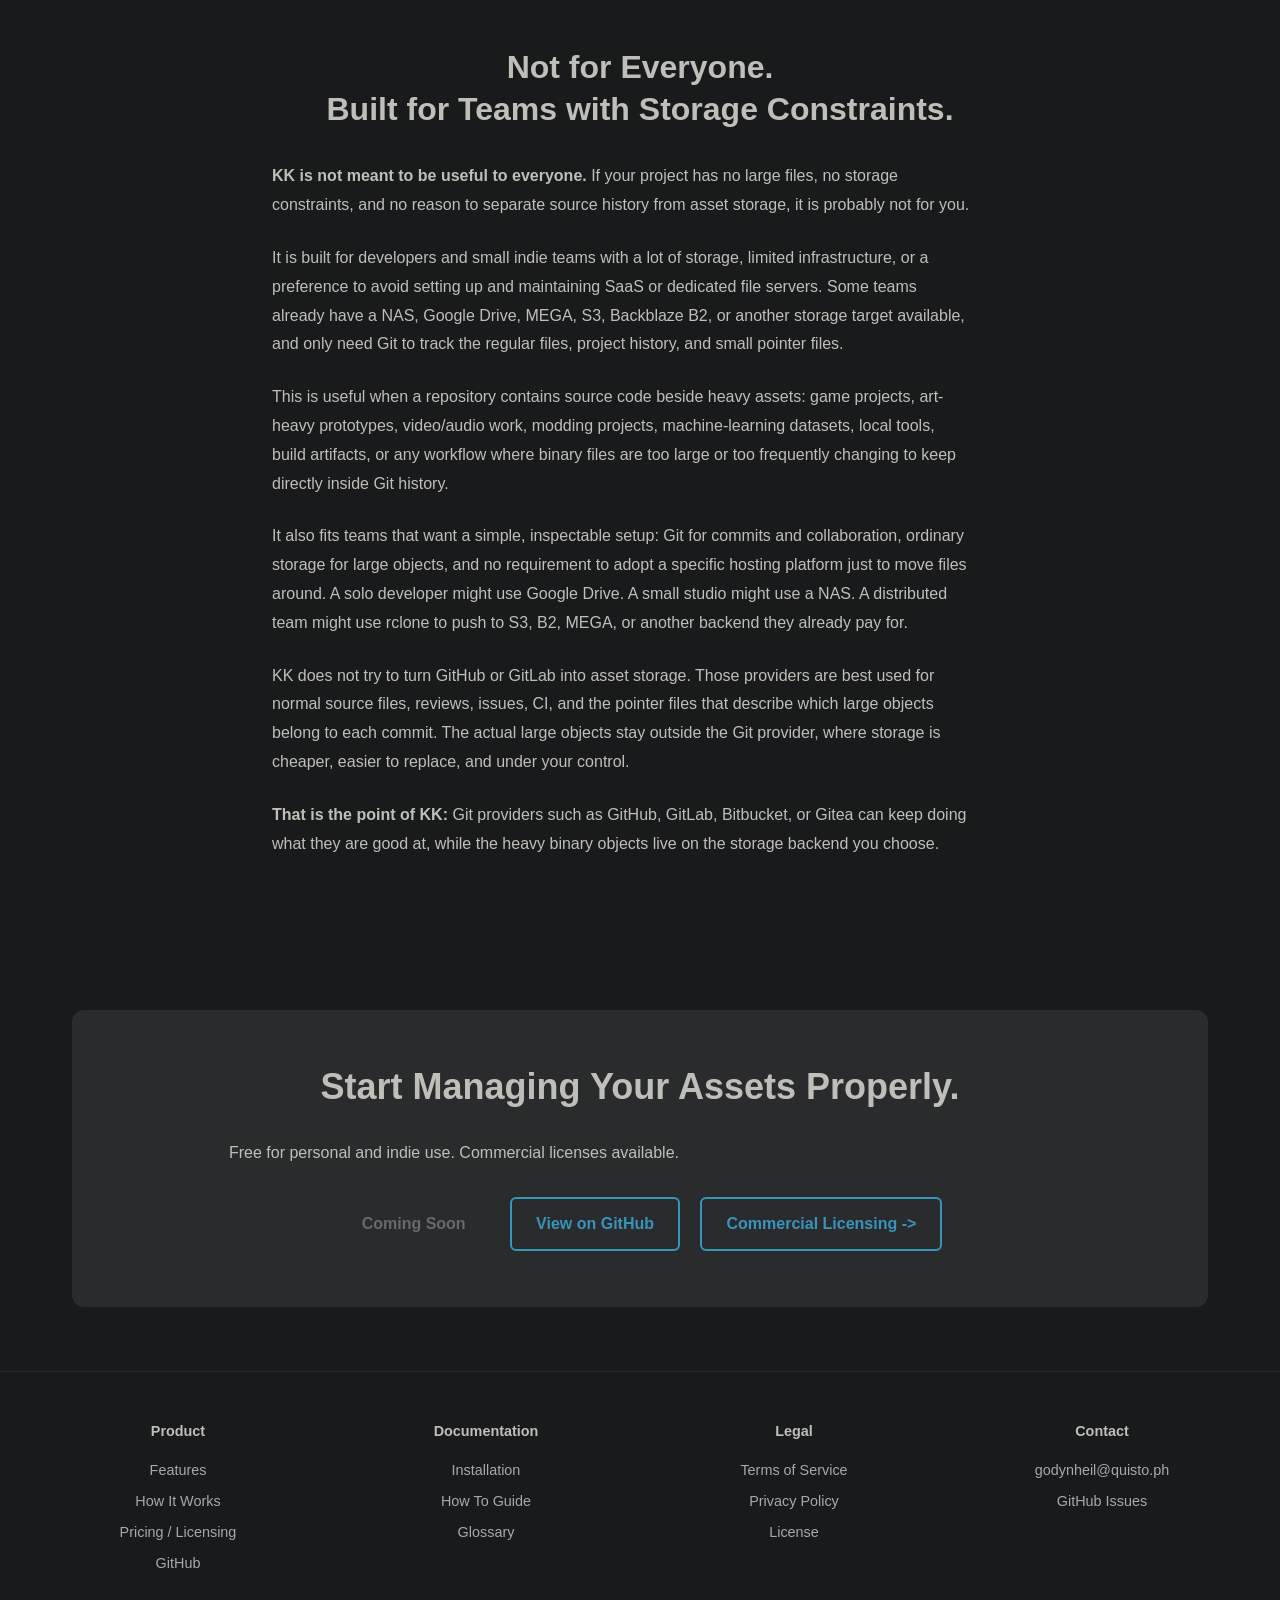
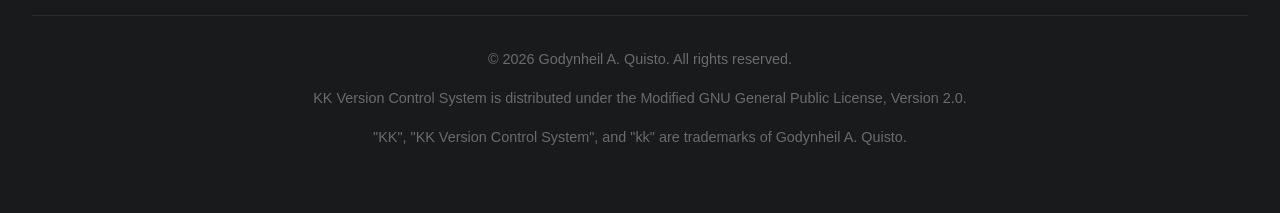
==== commit 6b8b5ba8: "docs(site): Add comprehensive documentation pages and update site Add new documentation sections inc" ====
--- a/index.html
+++ b/index.html
@@ -1,741 +1,728 @@
-﻿<!doctype html>
+<!doctype html>
 <html lang="en">
-<head>
-  <meta charset="UTF-8" />
-  <meta name="viewport" content="width=device-width, initial-scale=1.0" />
-  <meta name="description" content="KK is a source-available, Git-compatible CLI for solo game developers and teams that stores large assets in cloud or local storage with verification and deduplication." />
-  <meta name="author" content="Godynheil A. Quisto" />
-  <meta name="robots" content="index, follow" />
-  <meta name="theme-color" content="#191a1b" />
-  <link rel="canonical" href="https://kkvcs.com/" />
-  <link rel="icon" href="/icon/favicon.ico" sizes="any" />
-  <link rel="icon" type="image/png" sizes="32x32" href="/icon/favicon-32x32.png" />
-  <link rel="icon" type="image/png" sizes="16x16" href="/icon/favicon-16x16.png" />
-  <link rel="apple-touch-icon" href="/icon/apple-touch-icon.png" />
-  <link rel="manifest" href="/icon/site.webmanifest" />
-  <meta property="og:type" content="website" />
-  <meta property="og:locale" content="en_US" />
-  <meta property="og:site_name" content="KK Version Control System" />
-  <meta property="og:title" content="KK Version Control System" />
-  <meta property="og:description" content="Git-compatible large-file version control for solo game developers and teams, with verified cloud or local storage." />
-  <meta property="og:url" content="https://kkvcs.com/" />
-  <meta property="og:image:secure_url" content="https://kkvcs.com/icon/android-chrome-512x512.png" />
-  <meta property="og:image" content="https://kkvcs.com/icon/android-chrome-512x512.png" />
-  <meta property="og:image:type" content="image/png" />
-  <meta property="og:image:width" content="512" />
-  <meta property="og:image:height" content="512" />
-  <meta property="og:image:alt" content="KK Version Control System logo" />
-  <meta name="twitter:card" content="summary_large_image" />
-  <meta name="twitter:title" content="KK Version Control System" />
-  <meta name="twitter:description" content="Git-compatible large-file version control for solo game developers and teams, with verified cloud or local storage." />
-  <meta name="twitter:image" content="https://kkvcs.com/icon/android-chrome-512x512.png" />
-  <meta name="twitter:image:alt" content="KK Version Control System logo" />
-  <title>KK Version Control System | Large-File Version Control for Game Developers</title>
-  <style>
-    * {
-      margin: 0;
-      padding: 0;
-      box-sizing: border-box;
-    }
-
-    body {
-      background-color: #191a1b;
-      color: #bfbfba;
-      font-family: -apple-system, BlinkMacSystemFont, "Segoe UI", Roboto, Oxygen, Ubuntu, sans-serif;
-      line-height: 1.6;
-      min-height: 100vh;
-      display: flex;
-      flex-direction: column;
-    }
-
-    nav {
-      background-color: #191a1b;
-      padding: 1rem 2rem;
-      border-bottom: 1px solid #2a2b2c;
-      position: sticky;
-      top: 0;
-      z-index: 100;
-    }
-
-    nav .container {
-      max-width: 1200px;
-      margin: 0 auto;
-      display: flex;
-      justify-content: space-between;
-      align-items: center;
-    }
-
-    .logo {
-      font-weight: 700;
-      font-size: 1.5rem;
-      color: #bfbfba;
-      text-decoration: none;
-    }
-
-    nav ul {
-      list-style: none;
-      display: flex;
-      gap: 1.5rem;
-      align-items: center;
-    }
-
-    nav a {
-      color: #3994bc;
-      text-decoration: none;
-      font-weight: 500;
-      transition: opacity 0.2s;
-    }
-
-    nav a:hover {
-      opacity: 0.8;
-    }
-
-    main {
-      flex: 1;
-    }
-
-    section {
-      padding: 4rem 2rem;
-      max-width: 1200px;
-      margin: 0 auto;
-      width: 100%;
-    }
-
-    h1 {
-      color: #bfbfba;
-      margin-bottom: 1rem;
-      font-size: 3rem;
-      line-height: 1.2;
-    }
-
-    h2 {
-      color: #bfbfba;
-      margin-top: 3rem;
-      margin-bottom: 1.5rem;
-      font-size: 2.25rem;
-    }
-
-    h3 {
-      color: #bfbfba;
-      margin-bottom: 0.75rem;
-      font-size: 1.25rem;
-    }
-
-    p {
-      margin-bottom: 1rem;
-      max-width: 700px;
-    }
-
-    strong {
-      font-weight: 600;
-    }
-
-    em {
-      font-style: italic;
-      color: #9a9b9b;
-    }
-
-    a {
-      color: #3994bc;
-      text-decoration: none;
-    }
-
-    a:hover {
-      text-decoration: underline;
-    }
-
-    .hero {
-      padding: 6rem 2rem;
-      text-align: center;
-    }
-
-    .hero h1 {
-      font-size: 3.5rem;
-      margin-bottom: 1.5rem;
-    }
-
-    .hero p {
-      margin: 0 auto 2rem;
-      font-size: 1.25rem;
-    }
-
-    .badge {
-      display: inline-block;
-      background-color: #2a2b2c;
-      padding: 0.5rem 1rem;
-      border-radius: 4px;
-      font-size: 0.875rem;
-      margin: 1rem 0;
-      color: #bfbfba;
-    }
-
-    .terminal {
-      background-color: #0d0e0f;
-      border: 1px solid #2a2b2c;
-      border-radius: 8px;
-      padding: 1.5rem;
-      text-align: left;
-      margin: 2rem auto;
-      max-width: 600px;
-      font-family: 'Courier New', monospace;
-      font-size: 0.9rem;
-      overflow-x: auto;
-    }
-
-    .terminal code {
-      color: #bfbfba;
-    }
-
-    .terminal .comment {
-      color: #6a6b6c;
-    }
-
-    .terminal .command {
-      color: #3994bc;
-    }
-
-    .stats-bar {
-      background-color: #2a2b2c;
-      padding: 2rem;
-      display: flex;
-      justify-content: center;
-      gap: 2rem;
-      flex-wrap: wrap;
-    }
-
-    .stats-bar span {
-      font-weight: 500;
-    }
-
-    .btn {
-      display: inline-block;
-      padding: 0.75rem 1.5rem;
-      border-radius: 6px;
-      font-weight: 600;
-      text-decoration: none;
-      transition: all 0.2s;
-      margin: 0.5rem;
-    }
-
-    .btn-primary {
-      background-color: #3994bc;
-      color: #191a1b;
-    }
-
-    .btn-primary:hover {
-      background-color: #2e7a9c;
-    }
-
-    .btn-secondary {
-      background-color: transparent;
-      color: #3994bc;
-      border: 2px solid #3994bc;
-    }
-
-    .btn-secondary:hover {
-      background-color: rgba(57, 148, 188, 0.1);
-    }
-
-    .btn-disabled {
-      background-color: #2a2b2c;
-      color: #6a6b6c;
-      cursor: not-allowed;
-      border: none;
-    }
-
-    .btn-disabled:hover {
-      background-color: #2a2b2c;
-    }
-
-    .features-grid {
-      display: grid;
-      grid-template-columns: repeat(auto-fit, minmax(300px, 1fr));
-      gap: 1.5rem;
-      margin-top: 2rem;
-    }
-
-    .feature-card {
-      background-color: #2a2b2c;
-      padding: 1.5rem;
-      border-radius: 8px;
-    }
-
-    .feature-card h3 {
-      display: flex;
-      align-items: center;
-      gap: 0.5rem;
-    }
-
-    .problem-section {
-      text-align: center;
-      max-width: 700px;
-    }
-
-    .problem-section p {
-      margin: 0 auto 1rem;
-    }
-
-    .how-it-works {
-      max-width: 800px;
-    }
-
-    .step {
-      margin-bottom: 1.5rem;
-      padding-left: 1.5rem;
-      border-left: 3px solid #3994bc;
-    }
-
-    .step strong {
-      display: block;
-      margin-bottom: 0.5rem;
-    }
-
-    table {
-      width: 100%;
-      border-collapse: collapse;
-      margin: 2rem 0;
-    }
-
-    th, td {
-      border: 1px solid #2a2b2c;
-      padding: 1rem;
-      text-align: left;
-    }
-
-    th {
-      background-color: #2a2b2c;
-    }
-
-    .pricing-grid {
-      display: grid;
-      grid-template-columns: repeat(auto-fit, minmax(280px, 1fr));
-      gap: 2rem;
-      margin-top: 2rem;
-    }
-
-    .pricing-card {
-      background-color: #2a2b2c;
-      padding: 2rem;
-      border-radius: 8px;
-      text-align: center;
-    }
-
-    .pricing-card h3 {
-      margin-bottom: 1rem;
-    }
-
-    .pricing-card ul {
-      text-align: left;
-      margin: 1.5rem 0;
-      padding-left: 1.5rem;
-    }
-
-    .pricing-card li {
-      margin-bottom: 0.5rem;
-    }
-
-    .privacy-section {
-      text-align: center;
-      max-width: 700px;
-    }
-
-    .faq-item {
-      margin-bottom: 1.5rem;
-    }
-
-    .faq-item strong {
-      display: block;
-      margin-bottom: 0.5rem;
-      color: #bfbfba;
-    }
-
-    .cta-banner {
-      text-align: center;
-      background-color: #2a2b2c;
-      border-radius: 12px;
-      padding: 3rem 2rem;
-    }
-
-    .cta-banner h2 {
-      margin-top: 0;
-    }
-
-    footer {
-      padding: 3rem 2rem;
-      border-top: 1px solid #2a2b2c;
-      font-size: 0.9rem;
-    }
-
-    .footer-content {
-      max-width: 1200px;
-      margin: 0 auto;
-      display: grid;
-      grid-template-columns: repeat(auto-fit, minmax(200px, 1fr));
-      gap: 2rem;
-      justify-items: center;
-      text-align: center;
-      margin-bottom: 2rem;
-    }
-
-    .footer-section {
-      text-align: center;
-    }
-
-    .footer-section h4 {
-      color: #bfbfba;
-      margin-bottom: 1rem;
-    }
-
-    .footer-section ul {
-      list-style: none;
-    }
-
-    .footer-section li {
-      margin-bottom: 0.5rem;
-    }
-
-    .footer-section a {
-      color: #9a9b9b;
-    }
-
-    .footer-section a:hover {
-      color: #3994bc;
-    }
-
-    .footer-bottom {
-      text-align: center;
-      padding-top: 2rem;
-      border-top: 1px solid #2a2b2c;
-      color: #6a6b6c;
-    }
-
-    .footer-bottom p {
-      margin-left: auto;
-      margin-right: auto;
-    }
-
-    code {
-      background-color: #2a2b2c;
-      padding: 0.2rem 0.4rem;
-      border-radius: 3px;
-      font-family: 'Courier New', monospace;
-      font-size: 0.9em;
-    }
-
-    @media (max-width: 768px) {
-      nav .container {
-        flex-direction: column;
-        gap: 1rem;
+  <head>
+    <meta charset="UTF-8" />
+    <meta name="viewport" content="width=device-width, initial-scale=1.0" />
+    <meta
+      name="description"
+      content="KK is a source-available, Git-compatible CLI for solo game developers and teams that stores large assets in cloud or local storage with verification and deduplication."
+    />
+    <meta
+      name="keywords"
+      content="kk, kk vcs, kk version control, kk version control system, version control, git lfs alternative, large file storage, game development, binary asset management, git compatible"
+    />
+    <meta name="author" content="Godynheil A. Quisto" />
+    <meta name="robots" content="index, follow" />
+    <meta name="theme-color" content="#191a1b" />
+    <meta name="referrer" content="strict-origin-when-cross-origin" />
+    <meta
+      http-equiv="Content-Security-Policy"
+      content="default-src 'self'; style-src 'self' 'unsafe-inline'; script-src 'self' 'unsafe-inline'; img-src 'self' https:; font-src 'self'; connect-src 'self'; frame-ancestors 'none'; base-uri 'self';"
+    />
+    <meta http-equiv="X-Content-Type-Options" content="nosniff" />
+    <meta
+      http-equiv="Permissions-Policy"
+      content="accelerometer=(), camera=(), microphone=(), geolocation=()"
+    />
+    <link rel="canonical" href="https://kkvcs.com/" />
+    <link rel="icon" href="/icon/favicon.ico" sizes="any" />
+    <link
+      rel="icon"
+      type="image/png"
+      sizes="32x32"
+      href="/icon/favicon-32x32.png"
+    />
+    <link
+      rel="icon"
+      type="image/png"
+      sizes="16x16"
+      href="/icon/favicon-16x16.png"
+    />
+    <link rel="apple-touch-icon" href="/icon/apple-touch-icon.png" />
+    <link rel="manifest" href="/icon/site.webmanifest" />
+    <link rel="stylesheet" href="/css/core.css" />
+    <link rel="stylesheet" href="/css/navigation.css" />
+    <meta property="og:type" content="website" />
+    <meta property="og:locale" content="en_US" />
+    <meta property="og:site_name" content="KK VCS - Version Control System" />
+    <meta property="og:title" content="KK VCS - Version Control System" />
+    <meta
+      property="og:description"
+      content="KK VCS is a Git-compatible large-file version control system for solo game developers and teams, with verified cloud or local storage."
+    />
+    <meta property="og:url" content="https://kkvcs.com/" />
+    <meta
+      property="og:image:secure_url"
+      content="https://kkvcs.com/icon/android-chrome-512x512.png"
+    />
+    <meta
+      property="og:image"
+      content="https://kkvcs.com/icon/android-chrome-512x512.png"
+    />
+    <meta property="og:image:type" content="image/png" />
+    <meta property="og:image:width" content="512" />
+    <meta property="og:image:height" content="512" />
+    <meta property="og:image:alt" content="KK Version Control System logo" />
+    <meta name="twitter:card" content="summary_large_image" />
+    <meta name="twitter:title" content="KK VCS - Version Control System" />
+    <meta
+      name="twitter:description"
+      content="KK VCS is a Git-compatible large-file version control system for solo game developers and teams, with verified cloud or local storage."
+    />
+    <meta
+      name="twitter:image"
+      content="https://kkvcs.com/icon/android-chrome-512x512.png"
+    />
+    <meta name="twitter:image:alt" content="KK Version Control System logo" />
+    <title>
+      KK VCS - Version Control System for Game Developers | Git-Compatible Large File Storage
+    </title>
+
+    <script type="application/ld+json">
+      {
+        "@context": "https://schema.org",
+        "@type": "Organization",
+        "name": "KK Version Control System",
+        "alternateName": ["KK VCS", "KK"],
+        "url": "https://kkvcs.com",
+        "logo": "https://kkvcs.com/icon/android-chrome-512x512.png",
+        "description": "Git-compatible large-file version control for solo game developers and teams",
+        "sameAs": ["https://github.com/godynheil/kk"],
+        "contactPoint": {
+          "@type": "ContactPoint",
+          "contactType": "Support",
+          "email": "godynheil@quisto.ph"
+        }
       }
-
-      nav ul {
-        flex-wrap: wrap;
-        justify-content: center;
-        gap: 1rem;
-        font-size: 0.9rem;
+    </script>
+
+    <script type="application/ld+json">
+      {
+        "@context": "https://schema.org",
+        "@type": "SoftwareApplication",
+        "name": "KK Version Control System",
+        "alternateName": ["KK VCS", "KK"],
+        "description": "Source-available, Git-compatible CLI for solo game developers and teams that stores large assets in cloud or local storage with verification and deduplication",
+        "url": "https://kkvcs.com",
+        "applicationCategory": "DeveloperApplication",
+        "operatingSystem": "Windows, macOS, Linux",
+        "offers": {
+          "@type": "Offer",
+          "price": "0",
+          "priceCurrency": "USD"
+        }
       }
-
-      .hero h1 {
-        font-size: 2.5rem;
+    </script>
+
+    <script type="application/ld+json">
+      {
+        "@context": "https://schema.org",
+        "@type": "FAQPage",
+        "mainEntity": [
+          {
+            "@type": "Question",
+            "name": "Does KK replace Git?",
+            "acceptedAnswer": {
+              "@type": "Answer",
+              "text": "No. KK wraps Git. Your Git history, branches, tags, and commits are all standard Git and can be used with any Git host (GitHub, GitLab, Bitbucket, Gitea, etc.)."
+            }
+          },
+          {
+            "@type": "Question",
+            "name": "Do I need a KK server or account?",
+            "acceptedAnswer": {
+              "@type": "Answer",
+              "text": "No. KK is a local CLI tool. There are no KK servers, no KK accounts, and no subscription required for non-commercial use."
+            }
+          },
+          {
+            "@type": "Question",
+            "name": "How is KK different from Git LFS?",
+            "acceptedAnswer": {
+              "@type": "Answer",
+              "text": "Git LFS requires a dedicated LFS server (or a SaaS LFS host). KK stores objects in any location you configure - a local folder, Google Drive, NAS, MEGA, or any rclone backend. KK also embeds its own Git repository so it doesn't depend on your host's LFS support."
+            }
+          },
+          {
+            "@type": "Question",
+            "name": "Is KK open source?",
+            "acceptedAnswer": {
+              "@type": "Answer",
+              "text": "KK is source-available under the Modified GNU General Public License, Version 2.0 (Modified GPL 2.0). Non-production use is free. Each version converts to Apache 2.0 four years after its release. Commercial Production Use requires a separate license."
+            }
+          },
+          {
+            "@type": "Question",
+            "name": "What data does KK send to the developer?",
+            "acceptedAnswer": {
+              "@type": "Answer",
+              "text": "None. KK has zero telemetry. It collects no analytics, crash reports, usage statistics, or diagnostics of any kind."
+            }
+          },
+          {
+            "@type": "Question",
+            "name": "What happens to my Google Drive credentials?",
+            "acceptedAnswer": {
+              "@type": "Answer",
+              "text": "OAuth tokens are stored only on your local machine with restrictive file permissions. They are never transmitted to the KK developer or any third party."
+            }
+          },
+          {
+            "@type": "Question",
+            "name": "Can I use my own Google OAuth credentials?",
+            "acceptedAnswer": {
+              "@type": "Answer",
+              "text": "Yes. Set KK_GOOGLE_CLIENT_ID and KK_GOOGLE_CLIENT_SECRET environment variables before running kk setup gdrive."
+            }
+          }
+        ]
       }
-
-      .hero p {
-        font-size: 1rem;
-      }
-
-      .stats-bar {
-        gap: 1rem;
-        font-size: 0.9rem;
-      }
-
-      section {
-        padding: 3rem 1.5rem;
-      }
-    }
-  </style>
-</head>
-<body>
-  <nav>
-    <div class="container">
-      <a href="/" class="logo">KK Version Control System</a>
-      <ul>
-        <li><a href="#features">Features</a></li>
-        <li><a href="#how-it-works">How It Works</a></li>
-        <li><a href="#pricing">Pricing</a></li>
-        <li><a href="#backends">Backends</a></li>
-        <li><a href="#faq">FAQ</a></li>
-        <li><a href="https://github.com/godynheil/kk">GitHub</a></li>
-      </ul>
-    </div>
-  </nav>
-
-  <main>
-    <!-- Hero Section -->
-    <section class="hero">
-      <h1>Large-File Version Control,<br>Built for Game Developers.</h1>
-      <p>KK keeps your source code in Git and your large binary assets - textures, models, audio, video - safely stored, SHA-256 verified, and simple enough for solo developers to run without extra infrastructure.</p>
-      <div class="badge">Best for solo devs | Source-available | No telemetry | No cloud required</div>
-      <div style="margin-top: 2rem;">
-        <span class="btn btn-disabled">Coming Soon</span>
-        <a href="https://github.com/godynheil/kk" class="btn btn-secondary">View on GitHub</a>
-      </div>
-      <div class="terminal">
-        <code><span class="comment"># Initialize KK in your project</span><br>
-        <span class="command">$</span> kk init<br><br>
-        <span class="comment"># Track large binary files</span><br>
-        <span class="command">$</span> kk track "*.psd" "*.fbx" "*.wav" "*.mp4"<br><br>
-        <span class="comment"># Stage and commit your assets</span><br>
-        <span class="command">$</span> kk add .<br>
-        <span class="command">$</span> kk commit -m "feat(assets): add character rig v2"<br><br>
-        <span class="comment"># Push to Google Drive or your NAS</span><br>
-        <span class="command">$</span> kk push</code>
-      </div>
-    </section>
-
-    <!-- Stats Bar -->
-    <div class="stats-bar">
-      <span>SHA-256 Verified</span>
-      <span>Solo Dev Friendly</span>
-      <span>Zero Telemetry</span>
-      <span>Multi-Remote</span>
-      <span>Git Compatible</span>
-    </div>
-
-    <!-- Problem Section -->
-    <section class="problem-section">
-      <h2>Git Was Not Built for Large Files.</h2>
-      <p>Textures, 3D models, audio banks, and video files break standard Git repositories. Commits slow to a crawl. Clones balloon in size. History becomes unmanageable.</p>
-      <p>Git LFS helps - but it requires a separate server, introduces locking complexity, and still doesn't give you the flexibility to push to your own storage.</p>
-      <p>KK solves this without extra servers, without a SaaS bill, and without sacrificing your Git workflow.</p>
-    </section>
-
-    <!-- Features Section -->
-    <section id="features">
-      <h2>Everything Git Handles, Plus Everything It Doesn't.</h2>
-      <div class="features-grid">
-        <div class="feature-card">
-          <h3>Git-Native Workflow</h3>
-          <p>KK wraps Git. Your branches, merges, commits, tags, and history stay exactly where they belong - in a standard Git repository. KK adds large-file management on top, not in the way.</p>
-        </div>
-        <div class="feature-card">
-          <h3>SHA-256 Asset Verification</h3>
-          <p>Every large file is stored as a content-addressed object identified by its SHA-256 hash and byte size. Uploads and downloads are verified automatically. Corruption is detected before it silently reaches your team.</p>
-        </div>
-        <div class="feature-card">
-          <h3>Bring Your Own Storage</h3>
-          <p>Push to Google Drive, a NAS, a local folder, MEGA, or any rclone-supported destination. No vendor lock-in. No monthly SaaS fee. No server to maintain. Your assets live where you decide.</p>
-        </div>
-        <div class="feature-card">
-          <h3>Multi-Remote Support</h3>
-          <p>Configure multiple remotes - a fast local NAS for the studio and Google Drive as an offsite backup. KK can push to all of them and pull from the best available source automatically.</p>
-        </div>
-        <div class="feature-card">
-          <h3>Pointer-Based History</h3>
-          <p>Git commits a tiny pointer file for each large asset - not the raw bytes. Your repository stays lean. Large objects are pulled on demand, only when needed.</p>
-        </div>
-        <div class="feature-card">
-          <h3>Deduplication</h3>
-          <p>Objects are stored once per unique SHA-256 hash. The same texture used across ten commits is stored exactly once on your remote. Storage costs stay low.</p>
-        </div>
-        <div class="feature-card">
-          <h3>Integrity Checking</h3>
-          <p>Run <code>kk fsck</code> to verify that every object referenced by your Git history is present and intact - locally and on your remote. Catch missing or corrupted assets before a deadline.</p>
-        </div>
-        <div class="feature-card">
-          <h3>Zero Telemetry</h3>
-          <p>KK never phones home. No analytics, no crash reports, no usage tracking. The Licensor has zero visibility into your projects, your files, or your workflows.</p>
-        </div>
-      </div>
-    </section>
-
-    <!-- How It Works Section -->
-    <section id="how-it-works" class="how-it-works">
-      <h2>Simple by Design.</h2>
-      <div class="step">
-        <strong>Step 1 - Initialize</strong>
-        <p>Run <code>kk init</code> in your project root. KK creates a local .kk/ directory containing a bare Git repository and an object cache.</p>
-      </div>
-      <div class="step">
-        <strong>Step 2 - Track Your Asset Types</strong>
-        <p>Tell KK which file patterns are large assets: <code>kk track "*.psd" "*.fbx" "*.wav"</code>. KK writes glob patterns to .kk/tracks.json and updates .gitattributes automatically.</p>
-      </div>
-      <div class="step">
-        <strong>Step 3 - Stage and Commit</strong>
-        <p><code>kk add .</code> stages your changes. <code>kk commit</code> creates a Git commit with pointer files for tracked assets and full file content for everything else.</p>
-      </div>
-      <div class="step">
-        <strong>Step 4 - Connect a Remote</strong>
-        <p><code>kk setup gdrive</code> walks you through Google Drive authorization in your browser using OAuth 2.0 with PKCE. Or configure a local path or rclone remote manually.</p>
-      </div>
-      <div class="step">
-        <strong>Step 5 - Push and Pull</strong>
-        <p><code>kk push</code> uploads new objects to your remote(s) and syncs the manifest. <code>kk pull</code> downloads missing objects to your local cache on demand.</p>
-      </div>
-      <div class="step">
-        <strong>Step 6 - Verify Anytime</strong>
-        <p><code>kk fsck</code> verifies every object referenced by your history is present and intact - locally and on the remote.</p>
-      </div>
-    </section>
-
-    <!-- Backends Section -->
-    <section id="backends">
-      <h2>Works With the Storage You Already Have.</h2>
-      <table>
-        <thead>
-          <tr>
-            <th>Backend</th>
-            <th>Status</th>
-            <th>Notes</th>
-          </tr>
-        </thead>
-        <tbody>
-          <tr>
-            <td><strong>Google Drive</strong></td>
-            <td>Native</td>
-            <td>OAuth 2.0 + PKCE, drive.file scope only</td>
-          </tr>
-          <tr>
-            <td><strong>Local / NAS</strong></td>
-            <td>Native</td>
-            <td>Direct filesystem path - no internet required</td>
-          </tr>
-          <tr>
-            <td><strong>rclone (any)</strong></td>
-            <td>Via rclone</td>
-            <td>MEGA, S3, Backblaze B2, Dropbox, OneDrive, SFTP, and 70+ more</td>
-          </tr>
-          <tr>
-            <td><strong>SSH</strong></td>
-            <td>Planned</td>
-            <td>Coming in a future release</td>
-          </tr>
-        </tbody>
-      </table>
-    </section>
-
-    <!-- Pricing Section -->
-    <section id="pricing">
-      <h2>Free for Personal and Indie Use. Commercial Use Requires a License.</h2>
-      <div class="pricing-grid">
-        <div class="pricing-card">
-          <h3>Free - Non-Production Use</h3>
-          <ul>
-            <li>Personal projects</li>
-            <li>Learning and education</li>
-            <li>Academic research</li>
-            <li>Development and testing</li>
-            <li>Noncommercial indie development</li>
-            <li>Full source code available</li>
-            <li>Not for commercial production use</li>
-          </ul>
-          <span class="btn btn-disabled">Coming Soon</span>
-        </div>
-        <div class="pricing-card">
-          <h3>Commercial License - Studios & Teams</h3>
-          <ul>
-            <li>All Free tier features</li>
-            <li>Commercial Production Use permitted</li>
-            <li>Production pipelines and studio workflows</li>
-            <li>Client work and revenue-generating projects</li>
-            <li>Custom terms available</li>
-            <li>Priority contact</li>
-          </ul>
-          <a href="mailto:godynheil@quisto.ph" class="btn btn-secondary">Contact for Licensing -></a>
-        </div>
-        <div class="pricing-card">
-          <h3>Future: Apache 2.0</h3>
-          <p>Each version of KK automatically becomes available under the Apache License 2.0 - four years after its first public release. No action required.</p>
-        </div>
-      </div>
-    </section>
-
-    <!-- Privacy Section -->
-    <section class="privacy-section">
-      <h2>Your Data Is Yours. Always.</h2>
-      <p>KK runs entirely on your machine.</p>
-      <p>No data is sent to KK servers - because there are no KK servers. Your files, your credentials, your repository history, and your project metadata never leave your local machine or your chosen storage backend.</p>
-      <p>Google Drive OAuth tokens are stored locally with 0600 file permissions. KK requests only the drive.file scope - it can only see files it creates.</p>
-      <p><a href="/privacy-policy/">Read the full Privacy Policy -></a></p>
-    </section>
-
-    <!-- FAQ Section -->
-    <section id="faq">
-      <h2>Frequently Asked Questions</h2>
-      <div class="faq-item">
-        <strong>Q: Does KK replace Git?</strong>
-        <p>No. KK wraps Git. Your Git history, branches, tags, and commits are all standard Git and can be used with any Git host (GitHub, GitLab, Bitbucket, Gitea, etc.).</p>
-      </div>
-      <div class="faq-item">
-        <strong>Q: Do I need a KK server or account?</strong>
-        <p>No. KK is a local CLI tool. There are no KK servers, no KK accounts, and no subscription required for non-commercial use.</p>
-      </div>
-      <div class="faq-item">
-        <strong>Q: How is KK different from Git LFS?</strong>
-        <p>Git LFS requires a dedicated LFS server (or a SaaS LFS host). KK stores objects in any location you configure - a local folder, Google Drive, NAS, MEGA, or any rclone backend. KK also embeds its own Git repository so it doesn't depend on your host's LFS support.</p>
-      </div>
-      <div class="faq-item">
-        <strong>Q: Is KK open source?</strong>
-        <p>KK is source-available under the Business Source License 1.1 (BSL 1.1). Non-production use is free. Each version converts to Apache 2.0 four years after its release. Commercial Production Use requires a separate license.</p>
-      </div>
-      <div class="faq-item">
-        <strong>Q: What data does KK send to the developer?</strong>
-        <p>None. KK has zero telemetry. It collects no analytics, crash reports, usage statistics, or diagnostics of any kind.</p>
-      </div>
-      <div class="faq-item">
-        <strong>Q: What happens to my Google Drive credentials?</strong>
-        <p>OAuth tokens are stored only on your local machine (<code>%APPDATA%\KK\gdrive\</code> on Windows, <code>~/.config/KK/gdrive/</code> on macOS/Linux) with restrictive file permissions. They are never transmitted to the KK developer or any third party.</p>
-      </div>
-      <div class="faq-item">
-        <strong>Q: Can I use my own Google OAuth credentials?</strong>
-        <p>Yes. Set <code>KK_GOOGLE_CLIENT_ID</code> and <code>KK_GOOGLE_CLIENT_SECRET</code> environment variables before running <code>kk setup gdrive</code>.</p>
-      </div>
-    </section>
-
-    <!-- CTA Banner -->
-    <section>
-      <div class="cta-banner">
-        <h2>Start Managing Your Assets Properly.</h2>
-        <p>Free for personal and indie use. Commercial licenses available.</p>
-        <div style="margin-top: 1.5rem;">
-          <span class="btn btn-disabled">Coming Soon</span>
-          <a href="https://github.com/godynheil/kk" class="btn btn-secondary">View on GitHub</a>
-          <a href="mailto:godynheil@quisto.ph" class="btn btn-secondary">Commercial Licensing -></a>
-        </div>
-      </div>
-    </section>
-  </main>
-
-  <footer>
-    <div class="footer-content">
-      <div class="footer-section">
-        <h4>Product</h4>
+    </script>
+    <link rel="stylesheet" href="/css/pages/home.css" />
+    <script src="/js/copy-code.js" defer></script>
+  </head>
+  <body>
+    <a href="#main-content" class="skip-link">Skip to main content</a>
+    <nav aria-label="Main navigation">
+      <div class="container">
+        <a href="/" class="logo">KK Version Control System</a>
         <ul>
+          <li><a href="#how-it-works">How It Works</a></li>
           <li><a href="#features">Features</a></li>
-          <li><a href="#how-it-works">How It Works</a></li>
-          <li><a href="#pricing">Pricing / Licensing</a></li>
-          <li><a href="https://github.com/godynheil/kk">GitHub</a></li>
+          <li><a href="#backends">Backends</a></li>
+          <li><a href="#pricing">Pricing</a></li>
+          <li><a href="#faq">FAQ</a></li>
+          <li><a href="/docs/">Documentation</a></li>
+          <li>
+            <a href="https://github.com/godynheil/kk" rel="noopener noreferrer"
+              >GitHub</a
+            >
+          </li>
         </ul>
       </div>
-      <div class="footer-section">
-        <h4>Legal</h4>
-        <ul>
-          <li><a href="/terms-of-service/">Terms of Service</a></li>
-          <li><a href="/privacy-policy/">Privacy Policy</a></li>
-        </ul>
+    </nav>
+
+    <main id="main-content">
+      <section class="hero">
+        <h1>KK VCS: Large-File Version Control<br />Built for Game Developers</h1>
+        <p>
+          KK (KK Version Control System) keeps your source code in Git and your
+          large binary assets - textures, models, audio, video - safely stored,
+          SHA-256 verified, and simple enough for solo developers to run without
+          extra infrastructure.
+        </p>
+        <div class="badge">
+          Best for solo devs | Source-available | No telemetry | No cloud
+          required
+        </div>
+        <div class="mt-2">
+          <span
+            class="btn btn-disabled"
+            role="button"
+            aria-disabled="true"
+            tabindex="-1"
+            >Coming Soon</span
+          >
+          <a
+            href="https://github.com/godynheil/kk"
+            class="btn btn-secondary"
+            rel="noopener noreferrer"
+            >View on GitHub</a
+          >
+        </div>
+
+        <div id="how-it-works" class="how-it-works mt-3">
+          <h2>Simple by Design.</h2>
+          <div class="step">
+            <strong>Step 1 - Initialize</strong>
+            <p>
+              Run <code>kk init</code> in your project root. KK creates a local
+              .kk/ directory containing a bare Git repository and an object
+              cache.
+            </p>
+          </div>
+          <div class="step">
+            <strong>Step 2 - Track Your Asset Types</strong>
+            <p>
+              Tell KK which file patterns are large assets:
+              <code>kk track "*.psd" "*.fbx" "*.wav"</code>. KK writes glob
+              patterns to .kk/tracks.json and updates .gitattributes
+              automatically.
+            </p>
+          </div>
+          <div class="step">
+            <strong>Step 3 - Stage and Commit</strong>
+            <p>
+              <code>kk add .</code> stages your changes.
+              <code>kk commit</code> creates a Git commit with pointer files for
+              tracked assets and full file content for everything else.
+            </p>
+          </div>
+          <div class="step">
+            <strong>Step 4 - Connect a Remote</strong>
+            <p>
+              <code>kk setup gdrive</code> walks you through Google Drive
+              authorization in your browser using OAuth 2.0 with PKCE. Or
+              configure a local path or rclone remote manually.
+            </p>
+          </div>
+          <div class="step">
+            <strong>Step 5 - Push and Pull</strong>
+            <p>
+              <code>kk push</code> uploads new objects to your remote(s) and
+              syncs the manifest. <code>kk pull</code> downloads missing objects
+              to your local cache on demand.
+            </p>
+          </div>
+          <div class="step">
+            <strong>Step 6 - Verify Anytime</strong>
+            <p>
+              <code>kk fsck</code> verifies every object referenced by your
+              history is present and intact - locally and on the remote.
+            </p>
+          </div>
+        </div>
+      </section>
+
+      <div class="stats-bar">
+        <span>SHA-256 Verified</span>
+        <span>Solo Dev Friendly</span>
+        <span>Zero Telemetry</span>
+        <span>Multi-Remote</span>
+        <span>Git Compatible</span>
       </div>
-      <div class="footer-section">
-        <h4>Contact</h4>
-        <ul>
-          <li><a href="mailto:godynheil@quisto.ph">godynheil@quisto.ph</a></li>
-          <li><a href="https://github.com/godynheil/kk/issues">GitHub Issues</a></li>
-        </ul>
+
+      <section id="features">
+        <h2>Everything Git Handles, Plus Everything It Doesn't.</h2>
+        <div class="features-grid">
+          <div class="feature-card">
+            <h3>Git-Native Workflow</h3>
+            <p>
+              KK wraps Git. Your branches, merges, commits, tags, and history
+              stay exactly where they belong - in a standard Git repository. KK
+              adds large-file management on top, not in the way.
+            </p>
+          </div>
+          <div class="feature-card">
+            <h3>SHA-256 Asset Verification</h3>
+            <p>
+              Every large file is stored as a content-addressed object
+              identified by its SHA-256 hash and byte size. Uploads and
+              downloads are verified automatically. Corruption is detected
+              before it silently reaches your team.
+            </p>
+          </div>
+          <div class="feature-card">
+            <h3>Bring Your Own Storage</h3>
+            <p>
+              Push to Google Drive, a NAS, a local folder, MEGA, or any
+              rclone-supported destination. No vendor lock-in. No monthly SaaS
+              fee. No server to maintain. Your assets live where you decide.
+            </p>
+          </div>
+          <div class="feature-card">
+            <h3>Multi-Remote Support</h3>
+            <p>
+              Configure multiple remotes - a fast local NAS for the studio and
+              Google Drive as an offsite backup. KK can push to all of them and
+              pull from the best available source automatically.
+            </p>
+          </div>
+          <div class="feature-card">
+            <h3>Pointer-Based History</h3>
+            <p>
+              Git commits a tiny pointer file for each large asset - not the raw
+              bytes. Your repository stays lean. Large objects are pulled on
+              demand, only when needed.
+            </p>
+          </div>
+          <div class="feature-card">
+            <h3>Deduplication</h3>
+            <p>
+              Objects are stored once per unique SHA-256 hash. The same texture
+              used across ten commits is stored exactly once on your remote.
+              Storage costs stay low.
+            </p>
+          </div>
+          <div class="feature-card">
+            <h3>Integrity Checking</h3>
+            <p>
+              Run <code>kk fsck</code> to verify that every object referenced by
+              your Git history is present and intact - locally and on your
+              remote. Catch missing or corrupted assets before a deadline.
+            </p>
+          </div>
+          <div class="feature-card">
+            <h3>Zero Telemetry</h3>
+            <p>
+              KK never phones home. No analytics, no crash reports, no usage
+              tracking. The Licensor has zero visibility into your projects,
+              your files, or your workflows.
+            </p>
+          </div>
+        </div>
+      </section>
+
+      <section id="backends">
+        <h2>Works With the Storage You Already Have</h2>
+        <p class="mb-1-5">
+          Choose from native integrations or connect to 70+ storage providers via
+          rclone.
+        </p>
+        <table>
+          <caption class="visually-hidden">
+            Storage backend compatibility table
+          </caption>
+          <thead>
+            <tr>
+              <th scope="col">Backend</th>
+              <th scope="col">Status</th>
+              <th scope="col">Notes</th>
+            </tr>
+          </thead>
+          <tbody>
+            <tr>
+              <th scope="row">Google Drive</th>
+              <td>Native</td>
+              <td>OAuth 2.0 + PKCE, drive.file scope only</td>
+            </tr>
+            <tr>
+              <th scope="row">Local / NAS</th>
+              <td>Native</td>
+              <td>Direct filesystem path - no internet required</td>
+            </tr>
+            <tr>
+              <th scope="row">rclone (any)</th>
+              <td>Via rclone</td>
+              <td>
+                MEGA, S3, Backblaze B2, Dropbox, OneDrive, SFTP, and 70+ more
+              </td>
+            </tr>
+            <tr>
+              <th scope="row">SSH</th>
+              <td>Planned</td>
+              <td>Coming in a future release</td>
+            </tr>
+          </tbody>
+        </table>
+      </section>
+
+      <section id="pricing">
+        <h2>
+          Free for Personal and Indie Use. Commercial Use Requires a License.
+        </h2>
+        <div class="pricing-grid">
+          <div class="pricing-card">
+            <h3>Free - Non-Production Use</h3>
+            <ul>
+              <li>Personal projects</li>
+              <li>Learning and education</li>
+              <li>Academic research</li>
+              <li>Development and testing</li>
+              <li>Noncommercial indie development</li>
+              <li>Full source code available</li>
+              <li>Not for commercial production use</li>
+            </ul>
+            <span
+              class="btn btn-disabled"
+              role="button"
+              aria-disabled="true"
+              tabindex="-1"
+              >Coming Soon</span
+            >
+          </div>
+          <div class="pricing-card">
+            <h3>Commercial License - Studios & Teams</h3>
+            <ul>
+              <li>All Free tier features</li>
+              <li>Commercial Production Use permitted</li>
+              <li>Production pipelines and studio workflows</li>
+              <li>Client work and revenue-generating projects</li>
+              <li>Custom terms available</li>
+              <li>Priority contact</li>
+            </ul>
+            <a href="mailto:godynheil@quisto.ph" class="btn btn-secondary"
+              >Contact for Licensing -></a
+            >
+          </div>
+          <div class="pricing-card">
+            <h3>Future: Apache 2.0</h3>
+            <p>
+              Each version of KK automatically becomes available under the
+              Apache License 2.0 - four years after its first public release. No
+              action required.
+            </p>
+          </div>
+        </div>
+      </section>
+
+      <section class="privacy-section">
+        <h2>Your Data Is Yours. Always.</h2>
+        <p>KK runs entirely on your machine.</p>
+        <p>
+          No data is sent to KK servers - because there are no KK servers. Your
+          files, your credentials, your repository history, and your project
+          metadata never leave your local machine or your chosen storage
+          backend.
+        </p>
+        <p>
+          Google Drive OAuth tokens are stored locally with 0600 file
+          permissions. KK requests only the drive.file scope - it can only see
+          files it creates.
+        </p>
+        <p><a href="/privacy-policy/">Read the full Privacy Policy -></a></p>
+      </section>
+
+      <section id="faq">
+        <h2>Frequently Asked Questions</h2>
+        <dl>
+          <div class="faq-item">
+            <dt>Q: Does KK replace Git?</dt>
+            <dd>
+              No. KK wraps Git. Your Git history, branches, tags, and commits
+              are all standard Git and can be used with any Git host (GitHub,
+              GitLab, Bitbucket, Gitea, etc.).
+            </dd>
+          </div>
+          <div class="faq-item">
+            <dt>Q: Do I need a KK server or account?</dt>
+            <dd>
+              No. KK is a local CLI tool. There are no KK servers, no KK
+              accounts, and no subscription required for non-commercial use.
+            </dd>
+          </div>
+          <div class="faq-item">
+            <dt>Q: How is KK different from Git LFS?</dt>
+            <dd>
+              Git LFS requires a dedicated LFS server (or a SaaS LFS host). KK
+              stores objects in any location you configure - a local folder,
+              Google Drive, NAS, MEGA, or any rclone backend. KK also embeds its
+              own Git repository so it doesn't depend on your host's LFS
+              support.
+            </dd>
+          </div>
+          <div class="faq-item">
+            <dt>Q: Is KK open source?</dt>
+            <dd>
+              KK is source-available under the Modified GNU General Public
+              License, Version 2.0 (Modified GPL 2.0). Non-production use is
+              free. Each version converts to Apache 2.0 four years after its
+              release. Commercial Production Use requires a separate license.
+            </dd>
+          </div>
+          <div class="faq-item">
+            <dt>Q: What data does KK send to the developer?</dt>
+            <dd>
+              None. KK has zero telemetry. It collects no analytics, crash
+              reports, usage statistics, or diagnostics of any kind.
+            </dd>
+          </div>
+          <div class="faq-item">
+            <dt>Q: What happens to my Google Drive credentials?</dt>
+            <dd>
+              OAuth tokens are stored only on your local machine (<code
+                >%APPDATA%\KK\gdrive\</code
+              >
+              on Windows, <code>~/.config/KK/gdrive/</code> on macOS/Linux) with
+              restrictive file permissions. They are never transmitted to the KK
+              developer or any third party.
+            </dd>
+          </div>
+          <div class="faq-item">
+            <dt>Q: Can I use my own Google OAuth credentials?</dt>
+            <dd>
+              Yes. Set <code>KK_GOOGLE_CLIENT_ID</code> and
+              <code>KK_GOOGLE_CLIENT_SECRET</code> environment variables before
+              running <code>kk setup gdrive</code>.
+            </dd>
+          </div>
+        </dl>
+      </section>
+
+      <section class="problem-section">
+        <h2>Git Was Not Built for Large Files.</h2>
+        <p>
+          Textures, 3D models, audio banks, and video files break standard Git
+          repositories by bloating their history and making clones unmanageably
+          large.
+        </p>
+        <p>
+          Git LFS (Large File Storage) is the industry standard for handling
+          large files in Git. However, it requires Git hosting providers that
+          support LFS (often incurring additional storage fees), relies on
+          servers implementing the specialized Git LFS API, and doesn't natively
+          target standard consumer cloud services or local network storage.
+        </p>
+        <p>
+          KK is not a full or general-purpose replacement for Git LFS. Instead,
+          it is an alternative designed for a different usecase: it allows solo
+          developers and small teams to store large assets directly on storage
+          they already own (such as Google Drive, a local NAS, or any cloud
+          provider supported by rclone) without hosting separate LFS
+          infrastructure.
+        </p>
+      </section>
+
+      <section class="who-section">
+        <h2>Not for Everyone.<br />Built for Teams with Storage Constraints.</h2>
+        <p>
+          <strong
+            >KK is not meant to be useful to everyone.</strong
+          >
+          If your project has no large files, no storage constraints, and no
+          reason to separate source history from asset storage, it is probably
+          not for you.
+        </p>
+        <p>
+          It is built for developers and small indie teams with a lot of
+          storage, limited infrastructure, or a preference to avoid setting up
+          and maintaining SaaS or dedicated file servers. Some teams already have
+          a NAS, Google Drive, MEGA, S3, Backblaze B2, or another storage target
+          available, and only need Git to track the regular files, project
+          history, and small pointer files.
+        </p>
+        <p>
+          This is useful when a repository contains source code beside heavy
+          assets: game projects, art-heavy prototypes, video/audio work, modding
+          projects, machine-learning datasets, local tools, build artifacts, or
+          any workflow where binary files are too large or too frequently
+          changing to keep directly inside Git history.
+        </p>
+        <p>
+          It also fits teams that want a simple, inspectable setup: Git for
+          commits and collaboration, ordinary storage for large objects, and no
+          requirement to adopt a specific hosting platform just to move files
+          around. A solo developer might use Google Drive. A small studio might
+          use a NAS. A distributed team might use rclone to push to S3, B2, MEGA,
+          or another backend they already pay for.
+        </p>
+        <p>
+          KK does not try to turn GitHub or GitLab into asset storage. Those
+          providers are best used for normal source files, reviews, issues, CI,
+          and the pointer files that describe which large objects belong to each
+          commit. The actual large objects stay outside the Git provider, where
+          storage is cheaper, easier to replace, and under your control.
+        </p>
+        <p>
+          <strong>That is the point of KK:</strong> Git providers such as GitHub,
+          GitLab, Bitbucket, or Gitea can keep doing what they are good at, while
+          the heavy binary objects live on the storage backend you choose.
+        </p>
+      </section>
+
+      <section>
+        <div class="cta-banner">
+          <h2>Start Managing Your Assets Properly.</h2>
+          <p>Free for personal and indie use. Commercial licenses available.</p>
+          <div class="mt-1-5">
+            <span
+              class="btn btn-disabled"
+              role="button"
+              aria-disabled="true"
+              tabindex="-1"
+              >Coming Soon</span
+            >
+            <a
+              href="https://github.com/godynheil/kk"
+              class="btn btn-secondary"
+              rel="noopener noreferrer"
+              >View on GitHub</a
+            >
+            <a href="mailto:godynheil@quisto.ph" class="btn btn-secondary"
+              >Commercial Licensing -></a
+            >
+          </div>
+        </div>
+      </section>
+    </main>
+
+    <footer>
+      <div class="footer-content">
+        <div class="footer-section">
+          <h4>Product</h4>
+          <ul>
+            <li><a href="#features">Features</a></li>
+            <li><a href="#how-it-works">How It Works</a></li>
+            <li><a href="#pricing">Pricing / Licensing</a></li>
+            <li>
+              <a
+                href="https://github.com/godynheil/kk"
+                rel="noopener noreferrer"
+                >GitHub</a
+              >
+            </li>
+          </ul>
+        </div>
+        <div class="footer-section">
+          <h4>Documentation</h4>
+          <ul>
+            <li><a href="/docs/installation/">Installation</a></li>
+            <li><a href="/docs/how-to/">How To Guide</a></li>
+            <li><a href="/docs/glossary/">Glossary</a></li>
+          </ul>
+        </div>
+        <div class="footer-section">
+          <h4>Legal</h4>
+          <ul>
+            <li><a href="/terms-of-service/">Terms of Service</a></li>
+            <li><a href="/privacy-policy/">Privacy Policy</a></li>
+            <li><a href="/license/">License</a></li>
+          </ul>
+        </div>
+        <div class="footer-section">
+          <h4>Contact</h4>
+          <ul>
+            <li>
+              <a href="mailto:godynheil@quisto.ph">godynheil@quisto.ph</a>
+            </li>
+            <li>
+              <a href="https://github.com/godynheil/kk/issues">GitHub Issues</a>
+            </li>
+          </ul>
+        </div>
       </div>
-    </div>
-    <div class="footer-bottom">
-      <p>&copy; 2026 Godynheil A. Quisto. All rights reserved.</p>
-      <p>KK Version Control System is distributed under the Business Source License 1.1.</p>
-      <p>"KK", "KK Version Control System", and "kk" are trademarks of Godynheil A. Quisto.</p>
-    </div>
-  </footer>
-</body>
+      <div class="footer-bottom">
+        <p>&copy; 2026 Godynheil A. Quisto. All rights reserved.</p>
+        <p>
+          KK Version Control System is distributed under the Modified GNU
+          General Public License, Version 2.0.
+        </p>
+        <p>
+          "KK", "KK Version Control System", and "kk" are trademarks of
+          Godynheil A. Quisto.
+        </p>
+      </div>
+    </footer>
+    <script>
+      document.addEventListener('DOMContentLoaded', () => {
+        const sections = document.querySelectorAll('#how-it-works, #features, #backends, #pricing, #faq');
+        const navLinks = document.querySelectorAll('nav ul a');
+
+        // Scroll spy function
+        const scrollSpy = () => {
+          let currentSectionId = '';
+          const scrollPosition = window.scrollY + 120; // offset for sticky nav
+
+          sections.forEach(section => {
+            const sectionTop = section.offsetTop;
+            const sectionHeight = section.offsetHeight;
+            if (scrollPosition >= sectionTop && scrollPosition < sectionTop + sectionHeight) {
+              currentSectionId = section.getAttribute('id');
+            }
+          });
+
+          navLinks.forEach(link => {
+            link.classList.remove('active');
+            const href = link.getAttribute('href');
+            if (href === `#${currentSectionId}` || href === `/#${currentSectionId}`) {
+              link.classList.add('active');
+            }
+          });
+        };
+
+        window.addEventListener('scroll', scrollSpy);
+        scrollSpy(); // Initial call
+      });
+    </script>
+  </body>
 </html>
--- a/css/core.css
+++ b/css/core.css
@@ -0,0 +1,111 @@
+.mt-05 {
+  margin-top: 0.5rem;
+}
+
+.mt-1 {
+  margin-top: 1rem;
+}
+
+.mt-1-5 {
+  margin-top: 1.5rem;
+}
+
+.mt-2 {
+  margin-top: 2rem;
+}
+
+.mt-3 {
+  margin-top: 3rem;
+}
+
+.mb-1-5 {
+  margin-bottom: 1.5rem;
+}
+
+.my-05 {
+  margin-top: 0.5rem;
+  margin-bottom: 0.5rem;
+}
+
+.code-block {
+  position: relative;
+}
+
+.copy-code-button {
+  position: absolute;
+  top: 0.5rem;
+  right: 0.5rem;
+  z-index: 1;
+  display: inline-flex;
+  align-items: center;
+  gap: 0.35rem;
+  min-height: 34px;
+  padding: 0.35rem 0.55rem;
+  border: 1px solid #3a3b3c;
+  border-radius: 4px;
+  background-color: rgba(25, 26, 27, 0.9);
+  color: #bfbfba;
+  font: inherit;
+  font-size: 0.8rem;
+  cursor: pointer;
+  transition:
+    background-color 0.2s ease,
+    border-color 0.2s ease,
+    color 0.2s ease;
+}
+
+.copy-code-button:hover {
+  border-color: #3994bc;
+  background-color: #242526;
+  color: #ffffff;
+}
+
+.copy-code-button:focus {
+  outline: 3px solid #3994bc;
+  outline-offset: 2px;
+}
+
+.copy-code-button.is-copied {
+  border-color: #3994bc;
+  background-color: #3994bc;
+  color: #191a1b;
+}
+
+.copy-code-button svg {
+  width: 1rem;
+  height: 1rem;
+  fill: none;
+  stroke: currentColor;
+  stroke-width: 2;
+  stroke-linecap: round;
+  stroke-linejoin: round;
+}
+
+.copy-code-buffer {
+  position: fixed;
+  top: -9999px;
+  left: -9999px;
+}
+
+@media (max-width: 520px) {
+  .copy-code-label {
+    position: absolute;
+    width: 1px;
+    height: 1px;
+    overflow: hidden;
+    clip: rect(0, 0, 0, 0);
+    white-space: nowrap;
+  }
+
+  .copy-code-button {
+    width: 34px;
+    justify-content: center;
+    padding: 0.35rem;
+  }
+}
+
+@media (prefers-reduced-motion: reduce) {
+  .copy-code-button {
+    transition: none;
+  }
+}
--- a/css/navigation.css
+++ b/css/navigation.css
@@ -0,0 +1,133 @@
+nav {
+  background-color: #191a1b;
+  padding: 1rem 2rem;
+  border-bottom: 1px solid #2a2b2c;
+  position: -webkit-sticky;
+  position: sticky;
+  top: 0;
+  z-index: 100;
+}
+
+nav .container {
+  max-width: 1200px;
+  margin: 0 auto;
+  display: flex;
+  justify-content: space-between;
+  align-items: center;
+}
+
+.logo {
+  font-weight: 700;
+  font-size: 1.5rem;
+  color: #bfbfba;
+  text-decoration: none;
+  transition: color 0.2s;
+}
+
+.logo:hover {
+  color: #3994bc;
+}
+
+nav ul {
+  list-style: none;
+  margin: 0;
+  padding: 0;
+  display: flex;
+  gap: 1.5rem;
+  align-items: center;
+}
+
+nav li {
+  margin: 0;
+}
+
+nav a {
+  color: #bfbfba;
+  text-decoration: none;
+  font-weight: 500;
+  transition: color 0.2s;
+  padding: 0.5rem 0.75rem;
+  min-height: 44px;
+  display: inline-flex;
+  align-items: center;
+}
+
+nav a:hover {
+  color: #3994bc;
+  text-decoration: none;
+}
+
+nav ul a {
+  position: relative;
+}
+
+nav ul a::after {
+  content: "";
+  position: absolute;
+  bottom: 0;
+  left: 0.75rem;
+  right: 0.75rem;
+  height: 2px;
+  background-color: #3994bc;
+  transform: scaleX(0);
+  transition: transform 0.2s ease;
+}
+
+nav ul a.active::after {
+  transform: scaleX(1);
+}
+
+nav ul a.active {
+  color: #3994bc;
+}
+
+.skip-link {
+  position: absolute;
+  top: -9999px;
+  left: -9999px;
+  z-index: 999;
+}
+
+.skip-link:focus {
+  position: fixed;
+  top: 0;
+  left: 0;
+  background-color: #3994bc;
+  color: #191a1b;
+  padding: 0.75rem 1.5rem;
+  z-index: 1000;
+  text-decoration: none;
+  font-weight: 600;
+}
+
+nav a:focus {
+  outline: 3px solid #ffff00;
+  outline-offset: 2px;
+}
+
+@media (max-width: 768px) {
+  nav .container {
+    flex-direction: column;
+    gap: 1rem;
+  }
+
+  nav ul {
+    flex-wrap: wrap;
+    justify-content: center;
+    gap: 1rem;
+    font-size: 0.9rem;
+  }
+}
+
+@media print {
+  nav,
+  .skip-link {
+    display: none;
+  }
+}
+
+@media (prefers-reduced-motion: reduce) {
+  nav a {
+    transition: none;
+  }
+}
--- a/css/pages/home.css
+++ b/css/pages/home.css
@@ -0,0 +1,544 @@
+* {
+  margin: 0;
+  padding: 0;
+  box-sizing: border-box;
+}
+
+body {
+  background-color: #191a1b;
+  color: #bfbfba;
+  font-family:
+    -apple-system, BlinkMacSystemFont, "Segoe UI", Roboto, Oxygen, Ubuntu,
+    sans-serif;
+  line-height: 1.6;
+  min-height: 100vh;
+  display: flex;
+  flex-direction: column;
+}
+
+main {
+  flex: 1;
+}
+
+section {
+  padding: 4rem 2rem;
+  max-width: 1200px;
+  margin: 0 auto;
+  width: 100%;
+}
+
+h1 {
+  color: #bfbfba;
+  margin-bottom: 1rem;
+  font-size: 3rem;
+  line-height: 1.2;
+}
+
+h2 {
+  color: #bfbfba;
+  margin-top: 3rem;
+  margin-bottom: 1.5rem;
+  font-size: 2.25rem;
+}
+
+h3 {
+  color: #bfbfba;
+  margin-bottom: 0.75rem;
+  font-size: 1.25rem;
+}
+
+p {
+  margin-bottom: 1rem;
+  max-width: 700px;
+}
+
+strong {
+  font-weight: 600;
+}
+
+em {
+  font-style: italic;
+  color: #a8a9aa;
+}
+
+a {
+  color: #3994bc;
+  text-decoration: none;
+}
+
+a:hover {
+  text-decoration: underline;
+}
+
+a:focus {
+  outline: 3px solid #3994bc;
+  outline-offset: 2px;
+}
+
+.btn:focus {
+  outline: 3px solid #ffff00;
+  outline-offset: 2px;
+}
+
+.btn-secondary:focus {
+  background-color: rgba(57, 148, 188, 0.2);
+  outline: 3px solid #3994bc;
+}
+
+button:focus,
+[role="button"]:focus {
+  outline: 3px solid #ffff00;
+  outline-offset: 2px;
+}
+
+.hero {
+  padding: 6rem 2rem;
+  text-align: center;
+}
+
+.hero h1 {
+  font-size: 3.5rem;
+  margin-bottom: 1.5rem;
+}
+
+.hero p {
+  margin: 0 auto 2rem;
+  font-size: 1.25rem;
+}
+
+.badge {
+  display: inline-block;
+  background-color: #2a2b2c;
+  padding: 0.5rem 1rem;
+  border-radius: 4px;
+  font-size: 0.875rem;
+  margin: 1rem 0;
+  color: #bfbfba;
+}
+
+code {
+  background-color: #2a2b2c;
+  padding: 0.2rem 0.4rem;
+  border-radius: 3px;
+  font-family: "Courier New", monospace;
+  font-size: 0.9em;
+  color: #bfbfba;
+}
+
+pre {
+  background-color: #2a2b2c;
+  padding: 1rem;
+  border-radius: 4px;
+  overflow-x: auto;
+  margin: 2rem auto;
+  max-width: 600px;
+  text-align: left;
+  cursor: text;
+  user-select: text;
+  -webkit-user-select: text;
+  -moz-user-select: text;
+}
+
+pre:hover {
+  border: 1px solid #3994bc;
+}
+
+pre code {
+  background-color: transparent;
+  padding: 0;
+  color: #bfbfba;
+}
+
+.stats-bar {
+  background-color: #2a2b2c;
+  padding: 2rem;
+  display: flex;
+  justify-content: center;
+  gap: 2rem;
+  flex-wrap: wrap;
+}
+
+.stats-bar span {
+  font-weight: 500;
+}
+
+.btn {
+  display: inline-flex;
+  align-items: center;
+  justify-content: center;
+  padding: 0.75rem 1.5rem;
+  border-radius: 6px;
+  font-weight: 600;
+  text-decoration: none;
+  transition: all 0.2s;
+  margin: 0.5rem;
+  min-height: 44px;
+  min-width: 44px;
+}
+
+.btn-primary {
+  background-color: #3994bc;
+  color: #191a1b;
+}
+
+.btn-primary:hover {
+  background-color: #2e7a9c;
+}
+
+.btn-secondary {
+  background-color: transparent;
+  color: #3994bc;
+  border: 2px solid #3994bc;
+}
+
+.btn-secondary:hover {
+  background-color: rgba(57, 148, 188, 0.1);
+}
+
+.btn-disabled {
+  background-color: #2a2b2c;
+  color: #8a8b8c;
+  cursor: not-allowed;
+  border: none;
+  opacity: 0.65;
+}
+
+.btn-disabled:hover {
+  background-color: #2a2b2c;
+}
+
+.features-grid {
+  display: -webkit-box;
+  display: -moz-box;
+  display: -webkit-flex;
+  display: -moz-flex;
+  display: flex;
+  -webkit-flex-wrap: wrap;
+  -moz-flex-wrap: wrap;
+  flex-wrap: wrap;
+  gap: 1.5rem;
+  margin-top: 2rem;
+  display: grid;
+  grid-template-columns: repeat(auto-fit, minmax(300px, 1fr));
+  gap: 1.5rem;
+  margin-top: 2rem;
+}
+
+.feature-card {
+  -webkit-flex: 1 1 calc(33.333% - 1rem);
+  -moz-flex: 1 1 calc(33.333% - 1rem);
+  flex: 1 1 calc(33.333% - 1rem);
+  min-width: 300px;
+  background-color: #2a2b2c;
+  padding: 1.5rem;
+  border-radius: 8px;
+}
+
+@supports (display: grid) {
+  .feature-card {
+    flex: none;
+    min-width: auto;
+  }
+}
+
+.feature-card h3 {
+  display: flex;
+  align-items: center;
+  gap: 0.5rem;
+}
+
+.problem-section {
+  text-align: center;
+  max-width: 700px;
+}
+
+.problem-section p {
+  margin: 0 auto 0.75rem;
+  line-height: 1.6;
+}
+
+.who-section {
+  max-width: 800px;
+  margin: 0 auto;
+  padding-top: 2rem;
+}
+
+.who-section h2 {
+  text-align: center;
+  margin-bottom: 2rem;
+  font-size: 2rem;
+  line-height: 1.3;
+}
+
+.who-section p {
+  margin-bottom: 1.5rem;
+  line-height: 1.8;
+}
+
+.how-it-works {
+  max-width: 800px;
+}
+
+.how-it-works h2 {
+  text-align: left;
+  margin-bottom: 2rem;
+}
+
+.step {
+  margin-bottom: 1.5rem;
+  padding-left: 1.5rem;
+  border-left: 3px solid #3994bc;
+  text-align: left;
+}
+
+.step strong {
+  display: block;
+  margin-bottom: 0.5rem;
+}
+
+table {
+  width: 100%;
+  border-collapse: collapse;
+  margin: 2rem 0;
+}
+
+th,
+td {
+  border: 1px solid #3a3b3c;
+  padding: 1rem;
+  text-align: left;
+}
+
+th {
+  background-color: #2a2b2c;
+  font-weight: 600;
+}
+
+thead th {
+  border-bottom: 2px solid #3994bc;
+}
+
+tbody th {
+  font-weight: 500;
+  background-color: #1f2021;
+}
+
+.pricing-grid {
+  display: -webkit-box;
+  display: -moz-box;
+  display: -webkit-flex;
+  display: -moz-flex;
+  display: flex;
+  -webkit-flex-wrap: wrap;
+  -moz-flex-wrap: wrap;
+  flex-wrap: wrap;
+  gap: 2rem;
+  margin-top: 2rem;
+  display: grid;
+  grid-template-columns: repeat(auto-fit, minmax(280px, 1fr));
+  gap: 2rem;
+  margin-top: 2rem;
+}
+
+.pricing-card {
+  -webkit-flex: 1 1 calc(33.333% - 1.5rem);
+  -moz-flex: 1 1 calc(33.333% - 1.5rem);
+  flex: 1 1 calc(33.333% - 1.5rem);
+  min-width: 280px;
+  background-color: #2a2b2c;
+  padding: 2rem;
+  border-radius: 8px;
+  text-align: center;
+}
+
+@supports (display: grid) {
+  .pricing-card {
+    flex: none;
+    min-width: auto;
+  }
+}
+
+.pricing-card h3 {
+  margin-bottom: 1rem;
+}
+
+.pricing-card ul {
+  text-align: left;
+  margin: 1.5rem 0;
+  padding-left: 1.5rem;
+}
+
+.pricing-card li {
+  margin-bottom: 0.5rem;
+}
+
+.privacy-section {
+  text-align: center;
+  max-width: 700px;
+}
+
+.faq-item {
+  margin-bottom: 1.5rem;
+}
+
+.faq-item dt {
+  font-weight: 600;
+  display: block;
+  margin-bottom: 0.5rem;
+  color: #bfbfba;
+}
+
+.faq-item dd {
+  margin-left: 0;
+  color: #bfbfba;
+}
+
+.cta-banner {
+  text-align: center;
+  background-color: #2a2b2c;
+  border-radius: 12px;
+  padding: 3rem 2rem;
+}
+
+.cta-banner h2 {
+  margin-top: 0;
+}
+
+footer {
+  padding: 3rem 2rem;
+  border-top: 1px solid #2a2b2c;
+  font-size: 0.9rem;
+}
+
+.footer-content {
+  max-width: 1200px;
+  margin: 0 auto;
+  display: -webkit-box;
+  display: -moz-box;
+  display: -webkit-flex;
+  display: -moz-flex;
+  display: flex;
+  -webkit-flex-wrap: wrap;
+  -moz-flex-wrap: wrap;
+  flex-wrap: wrap;
+  gap: 2rem;
+  justify-items: center;
+  text-align: center;
+  margin-bottom: 2rem;
+  display: grid;
+  grid-template-columns: repeat(auto-fit, minmax(200px, 1fr));
+  gap: 2rem;
+  justify-items: center;
+  text-align: center;
+  margin-bottom: 2rem;
+}
+
+.footer-section {
+  text-align: center;
+}
+
+.footer-section h4 {
+  color: #bfbfba;
+  margin-bottom: 1rem;
+}
+
+.footer-section ul {
+  list-style: none;
+}
+
+.footer-section li {
+  margin-bottom: 0.5rem;
+}
+
+.footer-section a {
+  color: #a8a9aa;
+}
+
+.footer-section a:hover {
+  color: #3994bc;
+}
+
+.footer-bottom {
+  text-align: center;
+  padding-top: 2rem;
+  border-top: 1px solid #2a2b2c;
+  color: #6a6b6c;
+}
+
+.footer-bottom p {
+  margin-left: auto;
+  margin-right: auto;
+}
+
+code {
+  background-color: #2a2b2c;
+  padding: 0.2rem 0.4rem;
+  border-radius: 3px;
+  font-family: "Courier New", monospace;
+  font-size: 0.9em;
+}
+
+@media (max-width: 768px) {
+  .hero h1 {
+    font-size: 2.5rem;
+  }
+
+  .hero p {
+    font-size: 1rem;
+  }
+
+  .stats-bar {
+    gap: 1rem;
+    font-size: 0.9rem;
+  }
+
+  section {
+    padding: 3rem 1.5rem;
+  }
+}
+
+@media print {
+  footer {
+    display: none;
+  }
+  body {
+    background: white;
+    color: black;
+  }
+  a {
+    color: inherit;
+    text-decoration: underline;
+  }
+  main {
+    max-width: 100%;
+    padding: 1rem;
+  }
+  .cta-banner,
+  .stats-bar,
+  .badge {
+    display: none;
+  }
+  h1,
+  h2,
+  h3 {
+    color: black;
+    page-break-after: avoid;
+  }
+  .feature-card,
+  .pricing-card {
+    page-break-inside: avoid;
+  }
+}
+
+@media (prefers-reduced-motion: reduce) {
+  * {
+    animation-duration: 0.01ms !important;
+    animation-iteration-count: 1 !important;
+    transition-duration: 0.01ms !important;
+  }
+
+  a:hover,
+  .btn {
+    transition: none;
+  }
+}
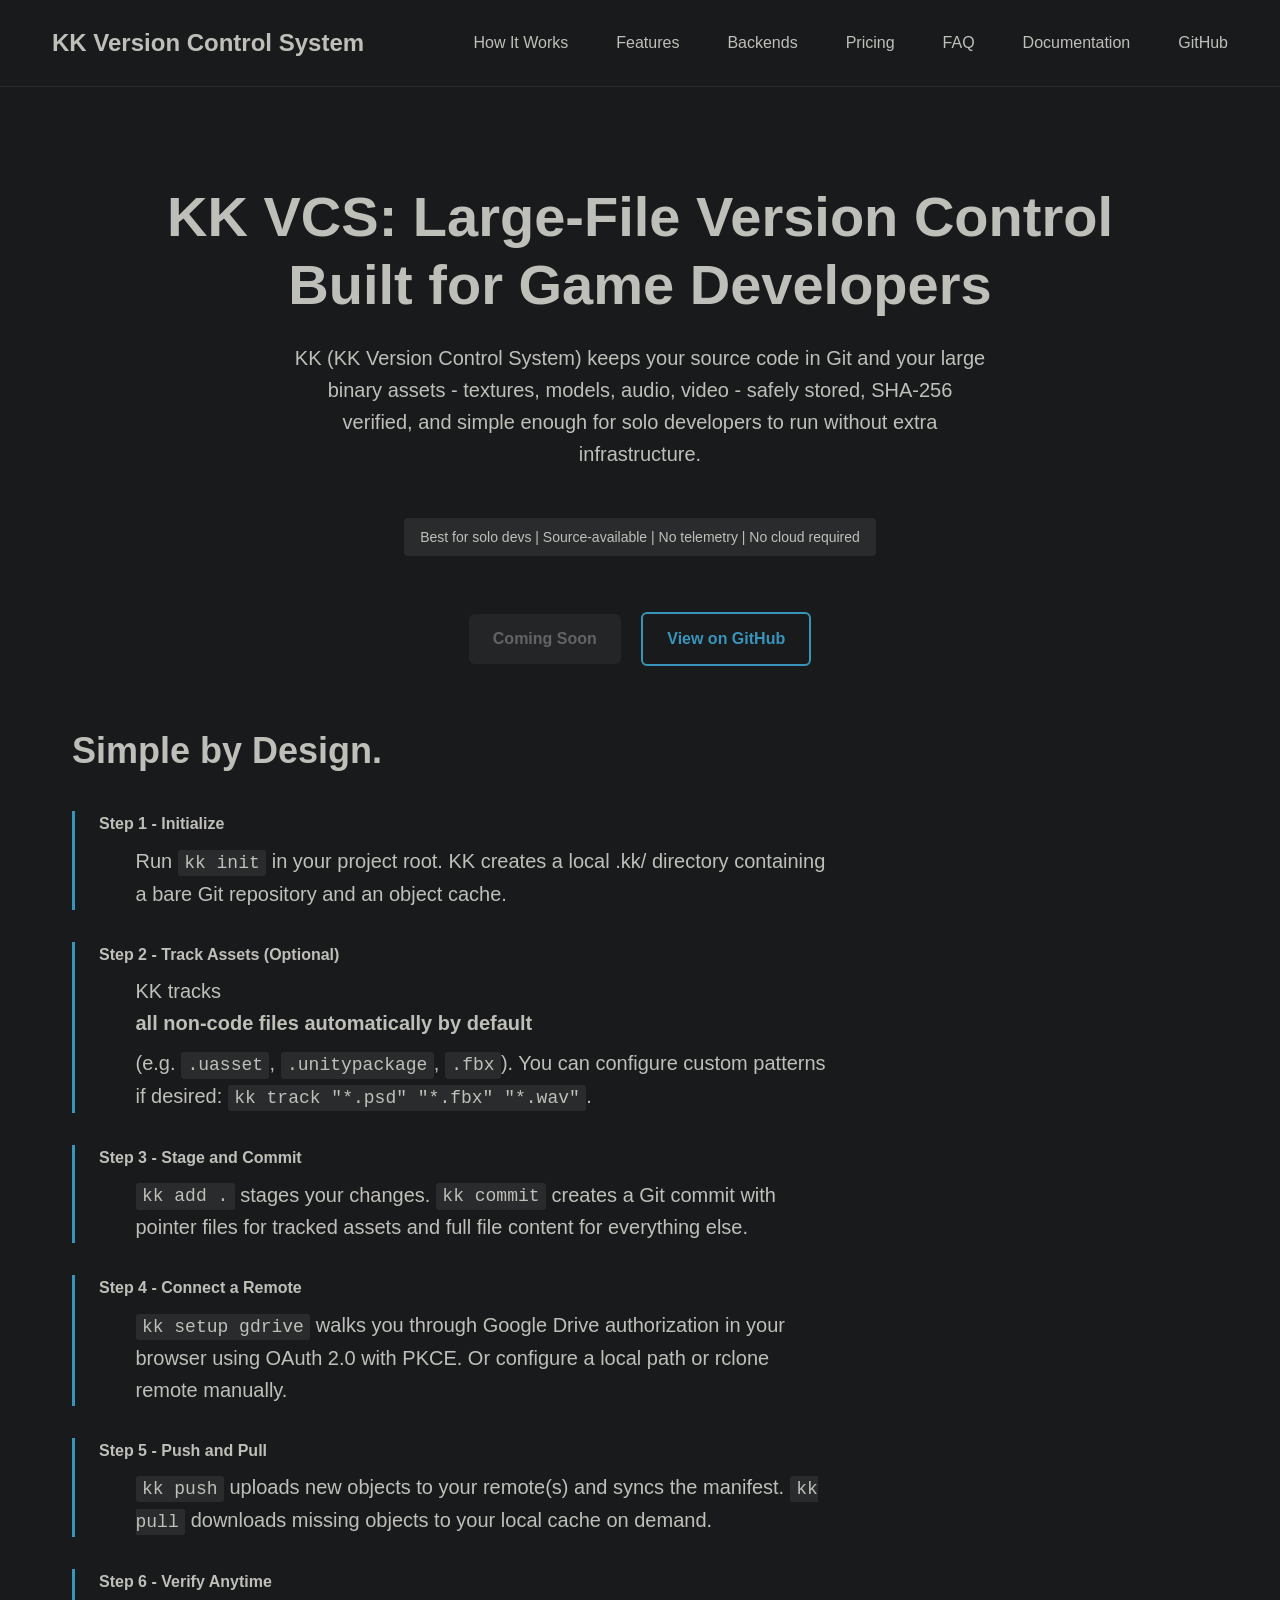
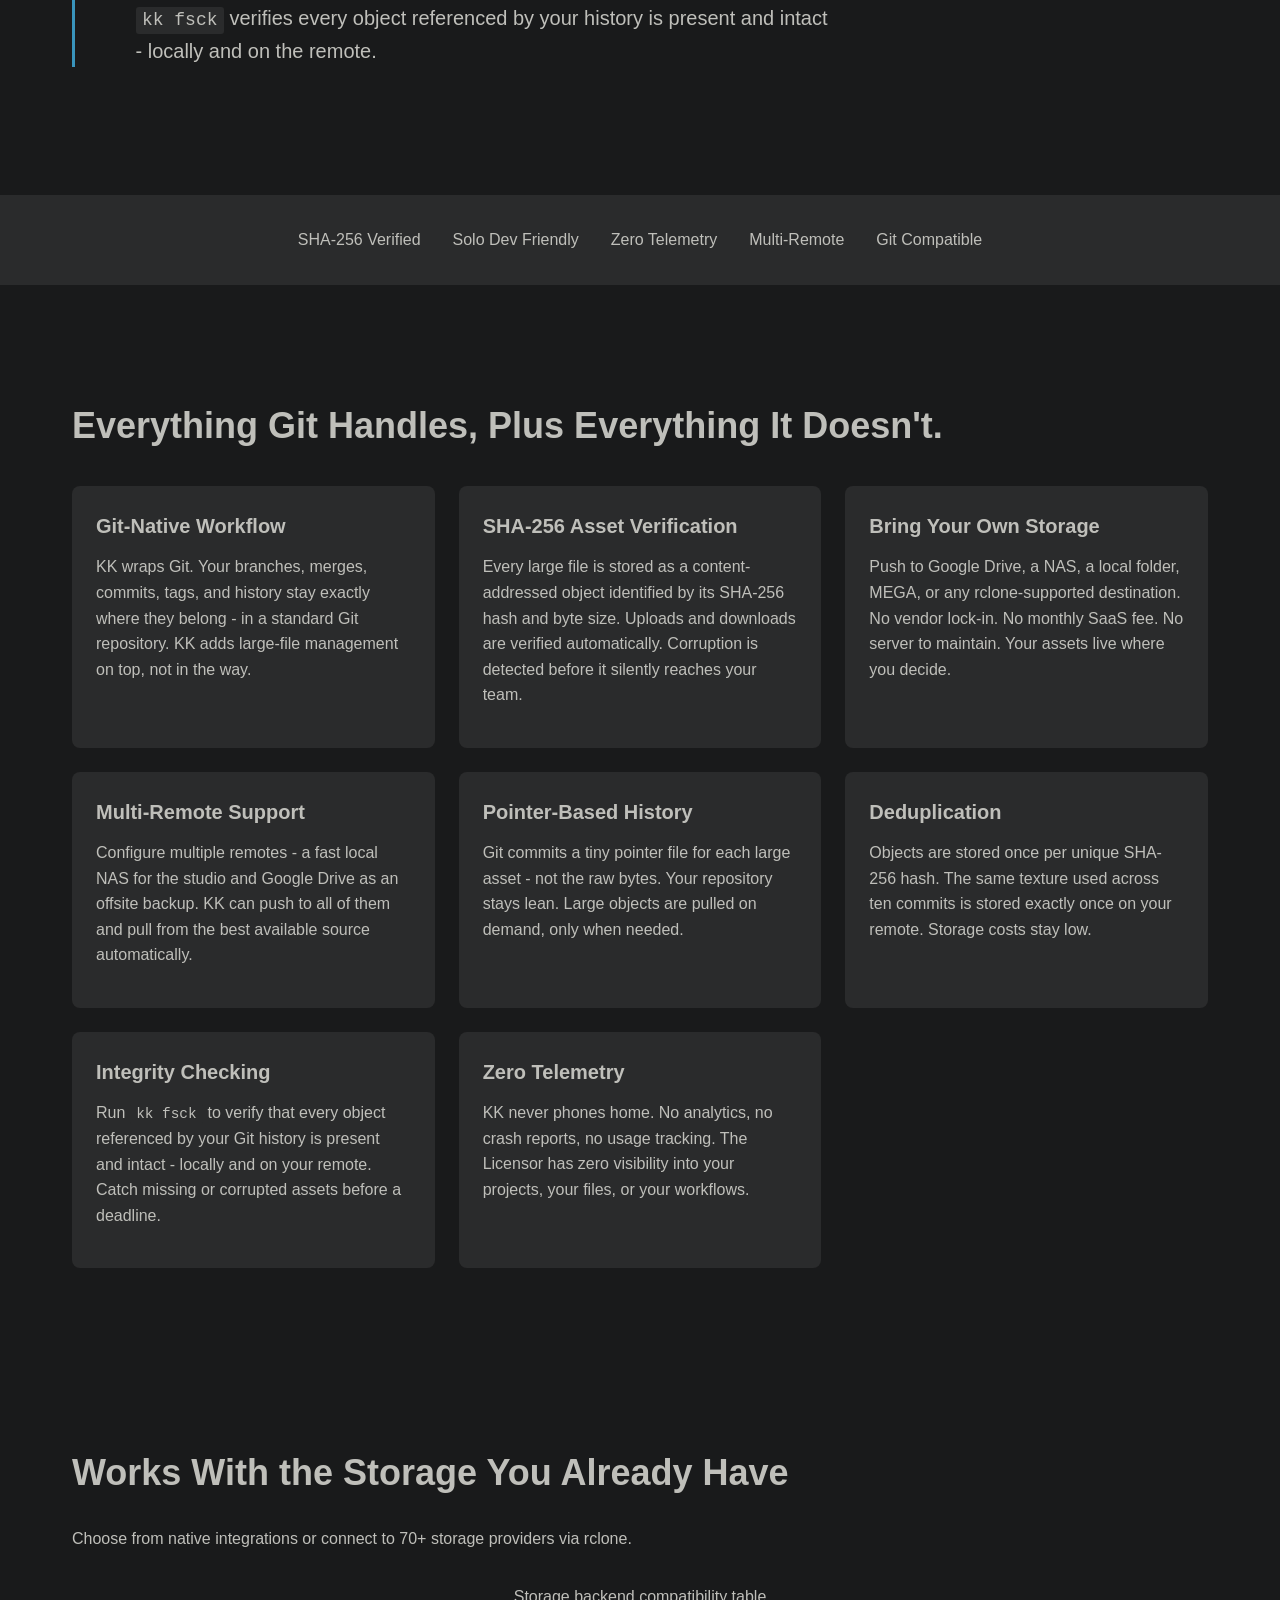
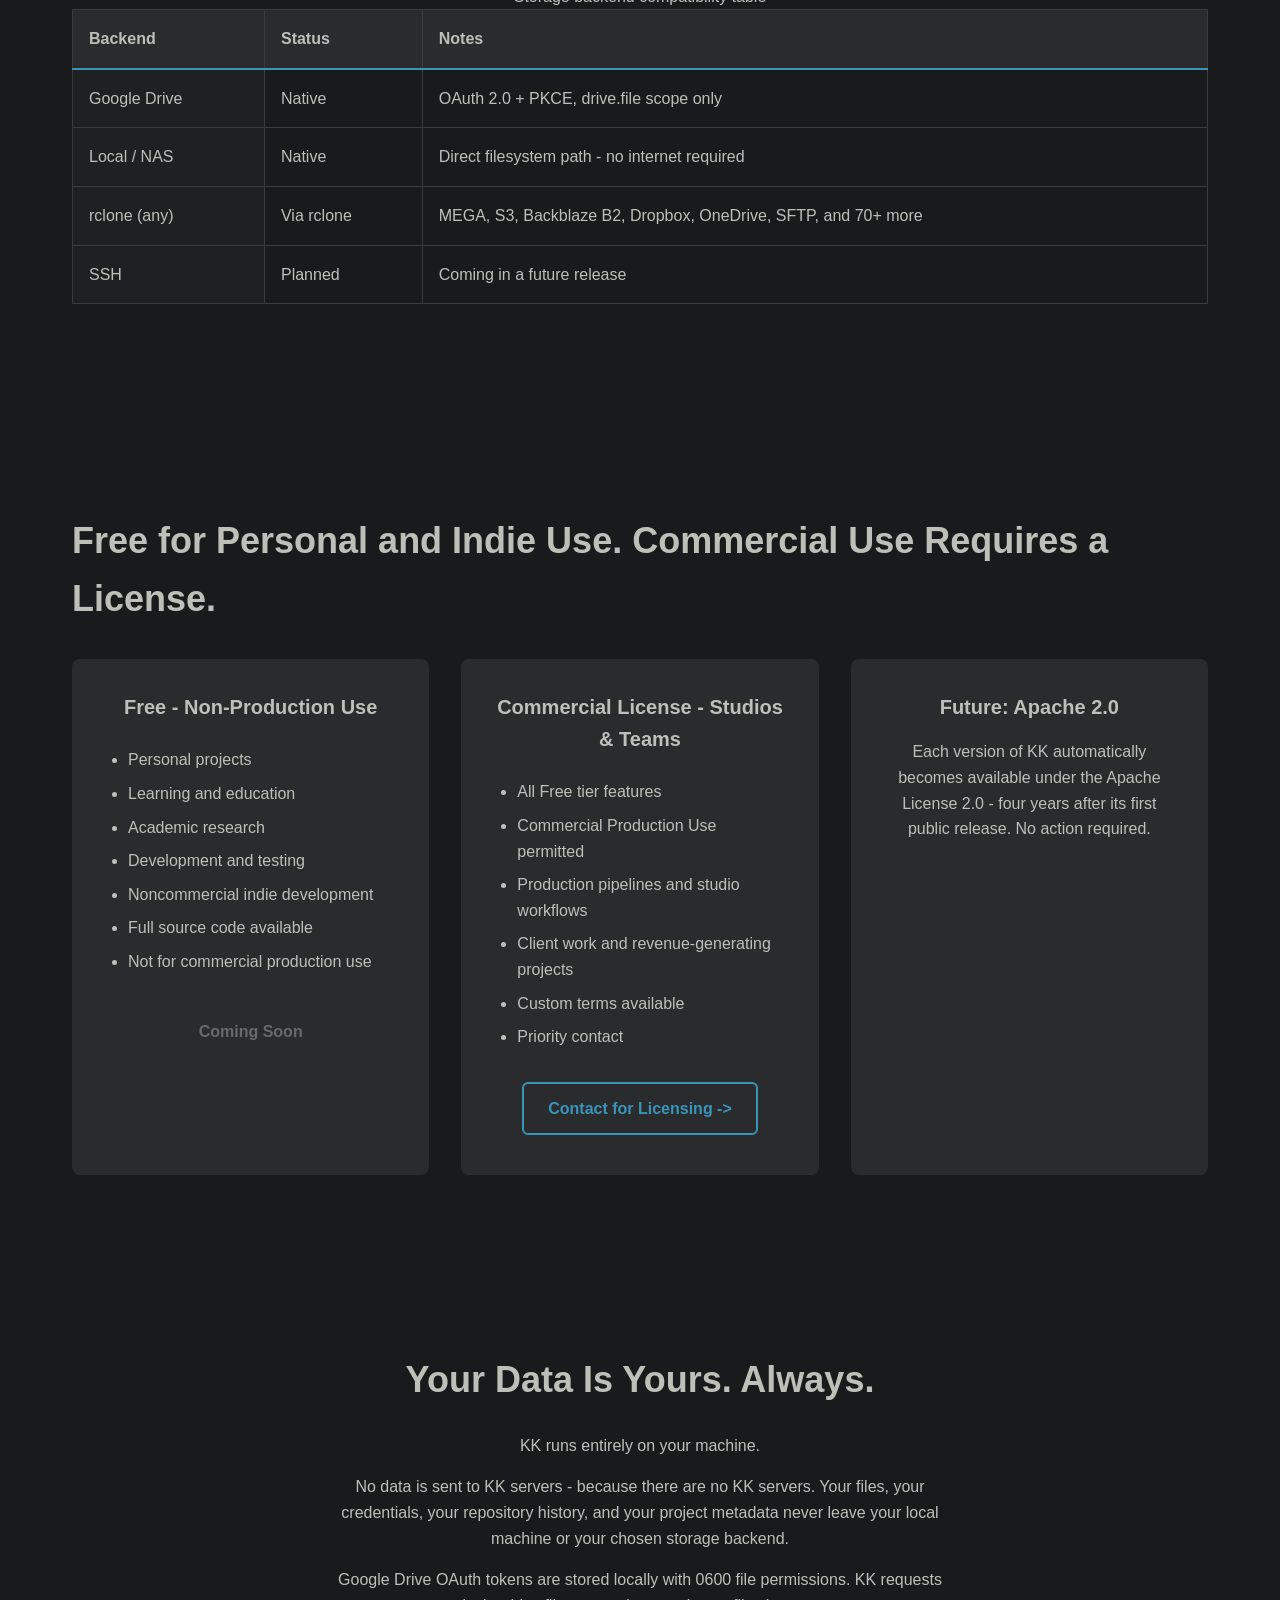
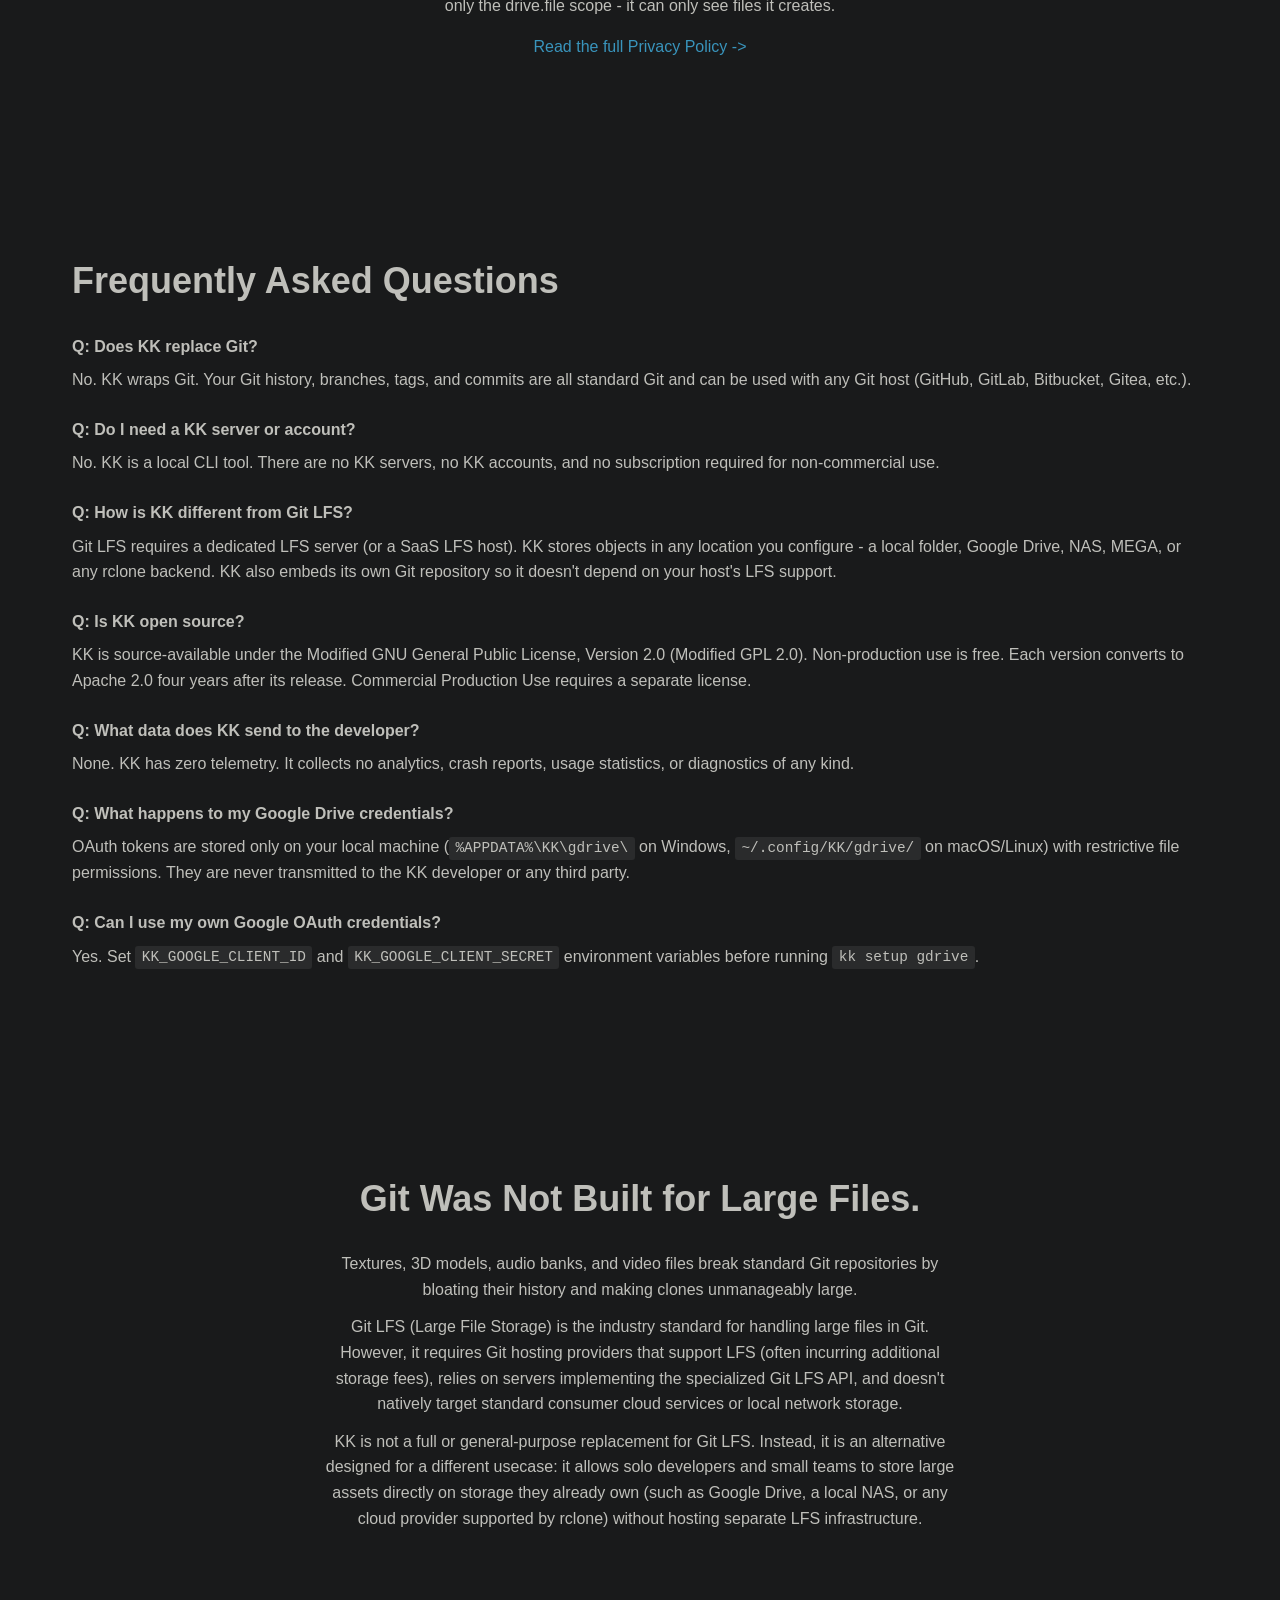
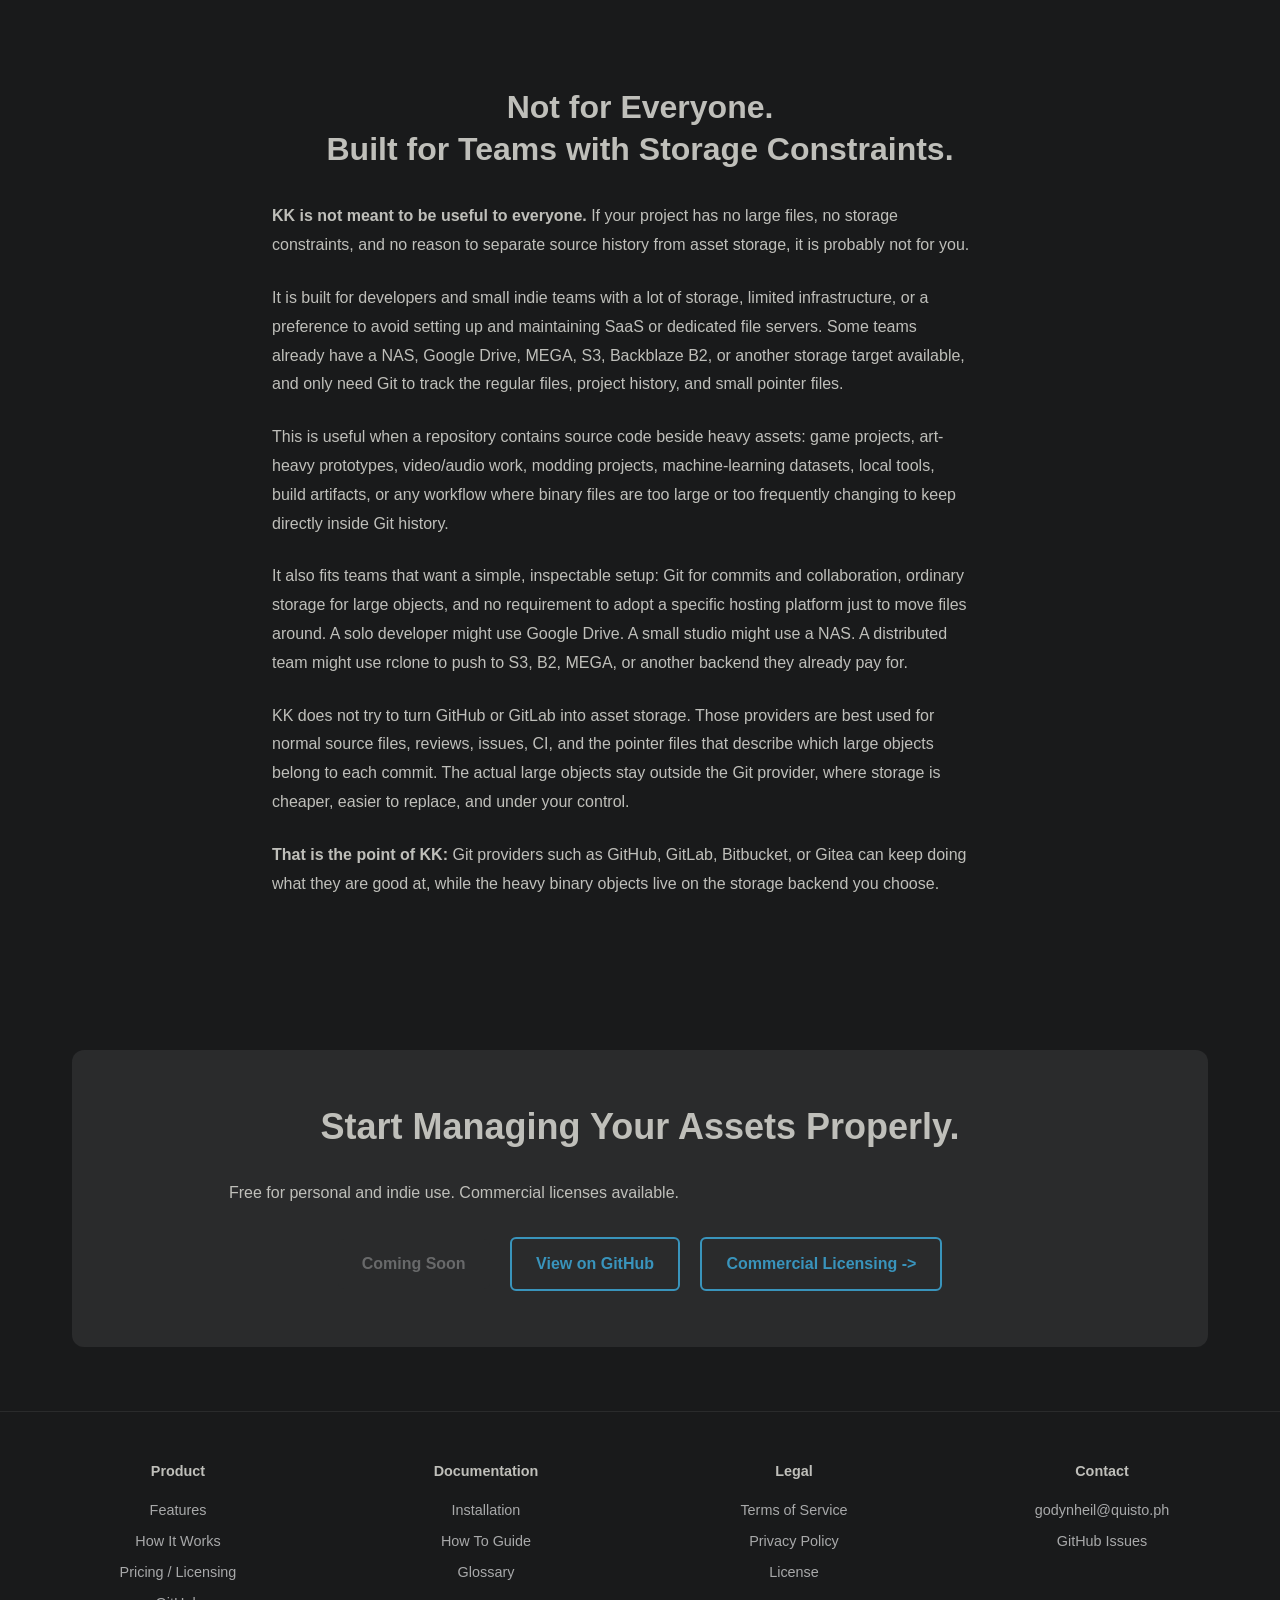
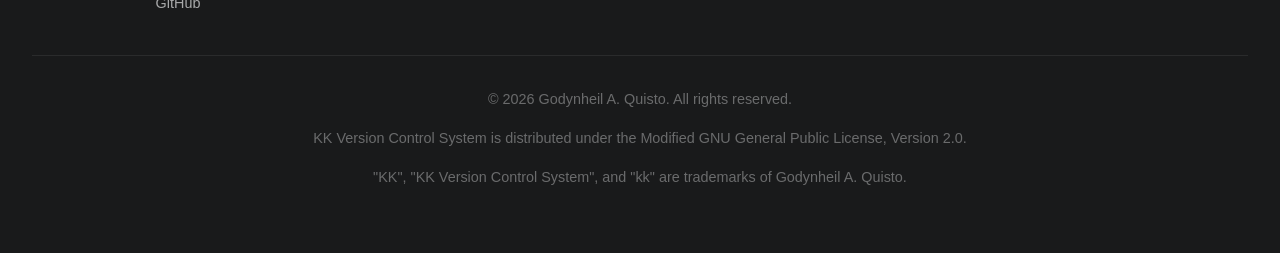
==== commit 24187433: "docs(website): document automatic default-tracking Update the website index, How-To, Technical Inter" ====
--- a/index.html
+++ b/index.html
@@ -40,6 +40,10 @@
     />
     <link rel="apple-touch-icon" href="/icon/apple-touch-icon.png" />
     <link rel="manifest" href="/icon/site.webmanifest" />
+    <link rel="prefetch" href="/docs/" />
+    <link rel="prefetch" href="/license/" />
+    <link rel="prefetch" href="/privacy-policy/" />
+    <link rel="prefetch" href="/terms-of-service/" />
     <link rel="stylesheet" href="/css/core.css" />
     <link rel="stylesheet" href="/css/navigation.css" />
     <meta property="og:type" content="website" />
@@ -180,13 +184,26 @@
     </script>
     <link rel="stylesheet" href="/css/pages/home.css" />
     <script src="/js/copy-code.js" defer></script>
+    <script src="/js/mobile-nav.js" defer></script>
   </head>
   <body>
     <a href="#main-content" class="skip-link">Skip to main content</a>
     <nav aria-label="Main navigation">
       <div class="container">
         <a href="/" class="logo">KK Version Control System</a>
-        <ul>
+        <button
+          class="nav-toggle"
+          aria-expanded="false"
+          aria-controls="nav-menu"
+          aria-label="Toggle navigation menu">
+          <span class="hamburger-icon" aria-hidden="true">
+            <span></span>
+            <span></span>
+            <span></span>
+          </span>
+          <span class="nav-toggle-text">Menu</span>
+        </button>
+        <ul id="nav-menu" class="nav-menu">
           <li><a href="#how-it-works">How It Works</a></li>
           <li><a href="#features">Features</a></li>
           <li><a href="#backends">Backends</a></li>
@@ -200,6 +217,7 @@
           </li>
         </ul>
       </div>
+      <div class="nav-menu-backdrop" aria-hidden="true"></div>
     </nav>
 
     <main id="main-content">
@@ -242,12 +260,9 @@
             </p>
           </div>
           <div class="step">
-            <strong>Step 2 - Track Your Asset Types</strong>
-            <p>
-              Tell KK which file patterns are large assets:
-              <code>kk track "*.psd" "*.fbx" "*.wav"</code>. KK writes glob
-              patterns to .kk/tracks.json and updates .gitattributes
-              automatically.
+            <strong>Step 2 - Track Assets (Optional)</strong>
+            <p>
+              KK tracks <strong>all non-code files automatically by default</strong> (e.g. <code>.uasset</code>, <code>.unitypackage</code>, <code>.fbx</code>). You can configure custom patterns if desired: <code>kk track "*.psd" "*.fbx" "*.wav"</code>.
             </p>
           </div>
           <div class="step">
--- a/css/navigation.css
+++ b/css/navigation.css
@@ -105,17 +105,150 @@
   outline-offset: 2px;
 }
 
+/* Mobile Navigation Styles */
+.nav-toggle {
+  display: none;
+  align-items: center;
+  justify-content: center;
+  gap: 0.5rem;
+  min-height: 44px;
+  min-width: 44px;
+  padding: 0.5rem;
+  background: none;
+  border: none;
+  cursor: pointer;
+  transition: background-color 0.2s ease;
+}
+
+.nav-toggle:hover {
+  background-color: #2a2b2c;
+}
+
+.nav-toggle:focus {
+  outline: 3px solid #3994bc;
+  outline-offset: 2px;
+}
+
+.nav-toggle .hamburger-icon {
+  display: flex;
+  flex-direction: column;
+  justify-content: space-around;
+  width: 24px;
+  height: 18px;
+  position: relative;
+}
+
+.nav-toggle .hamburger-icon span {
+  display: block;
+  width: 100%;
+  height: 2px;
+  background-color: #bfbfba;
+  border-radius: 2px;
+  transition: all 0.3s ease;
+  transform-origin: center;
+}
+
+.nav-toggle[aria-expanded="true"] .hamburger-icon span:nth-child(1) {
+  transform: translateY(8px) rotate(45deg);
+}
+
+.nav-toggle[aria-expanded="true"] .hamburger-icon span:nth-child(2) {
+  opacity: 0;
+}
+
+.nav-toggle[aria-expanded="true"] .hamburger-icon span:nth-child(3) {
+  transform: translateY(-8px) rotate(-45deg);
+}
+
+.nav-toggle .nav-toggle-text {
+  color: #bfbfba;
+  font-size: 0.9rem;
+  font-weight: 500;
+}
+
+@media (max-width: 520px) {
+  .nav-toggle .nav-toggle-text {
+    display: none;
+  }
+}
+
+.nav-menu {
+  transition: transform 0.3s ease, opacity 0.3s ease;
+}
+
+.nav-menu-backdrop {
+  display: none;
+  position: fixed;
+  inset: 0;
+  background-color: rgba(0, 0, 0, 0.5);
+  z-index: 99;
+  opacity: 0;
+  transition: opacity 0.3s ease;
+}
+
+.nav-menu-backdrop.is-visible {
+  display: block;
+  opacity: 1;
+}
+
 @media (max-width: 768px) {
   nav .container {
+    flex-direction: row;
+    justify-content: space-between;
+  }
+
+  .nav-toggle {
+    display: flex;
+  }
+
+  nav ul {
+    position: fixed;
+    top: 0;
+    right: 0;
+    bottom: 0;
+    width: 80%;
+    max-width: 300px;
     flex-direction: column;
-    gap: 1rem;
-  }
-
-  nav ul {
-    flex-wrap: wrap;
-    justify-content: center;
-    gap: 1rem;
-    font-size: 0.9rem;
+    align-items: stretch;
+    justify-content: flex-start;
+    gap: 0;
+    background-color: #191a1b;
+    border-left: 1px solid #2a2b2c;
+    padding: 5rem 1rem 1rem;
+    transform: translateX(100%);
+    transition: transform 0.3s ease, box-shadow 0.3s ease;
+    z-index: 100;
+    overflow-y: auto;
+    font-size: 1rem;
+    box-shadow: -4px 0 12px rgba(0, 0, 0, 0.3);
+  }
+
+  nav ul.is-open {
+    transform: translateX(0);
+  }
+
+  nav li {
+    width: 100%;
+    border-bottom: 1px solid #2a2b2c;
+  }
+
+  nav li:last-child {
+    border-bottom: none;
+  }
+
+  nav ul a {
+    width: 100%;
+    padding: 1rem 0.75rem;
+    min-height: 48px;
+  }
+
+  nav ul a::after {
+    left: 0.75rem;
+    right: 0.75rem;
+  }
+
+  body.nav-open {
+    overflow: hidden;
   }
 }
 
--- a/css/pages/home.css
+++ b/css/pages/home.css
@@ -497,6 +497,20 @@
   }
 }
 
+@media (max-width: 400px) {
+  .hero {
+    padding: 5rem 1.75rem 4rem;
+  }
+
+  section {
+    padding: 3rem 1.75rem;
+  }
+
+  footer {
+    padding: 2rem 1.75rem;
+  }
+}
+
 @media print {
   footer {
     display: none;
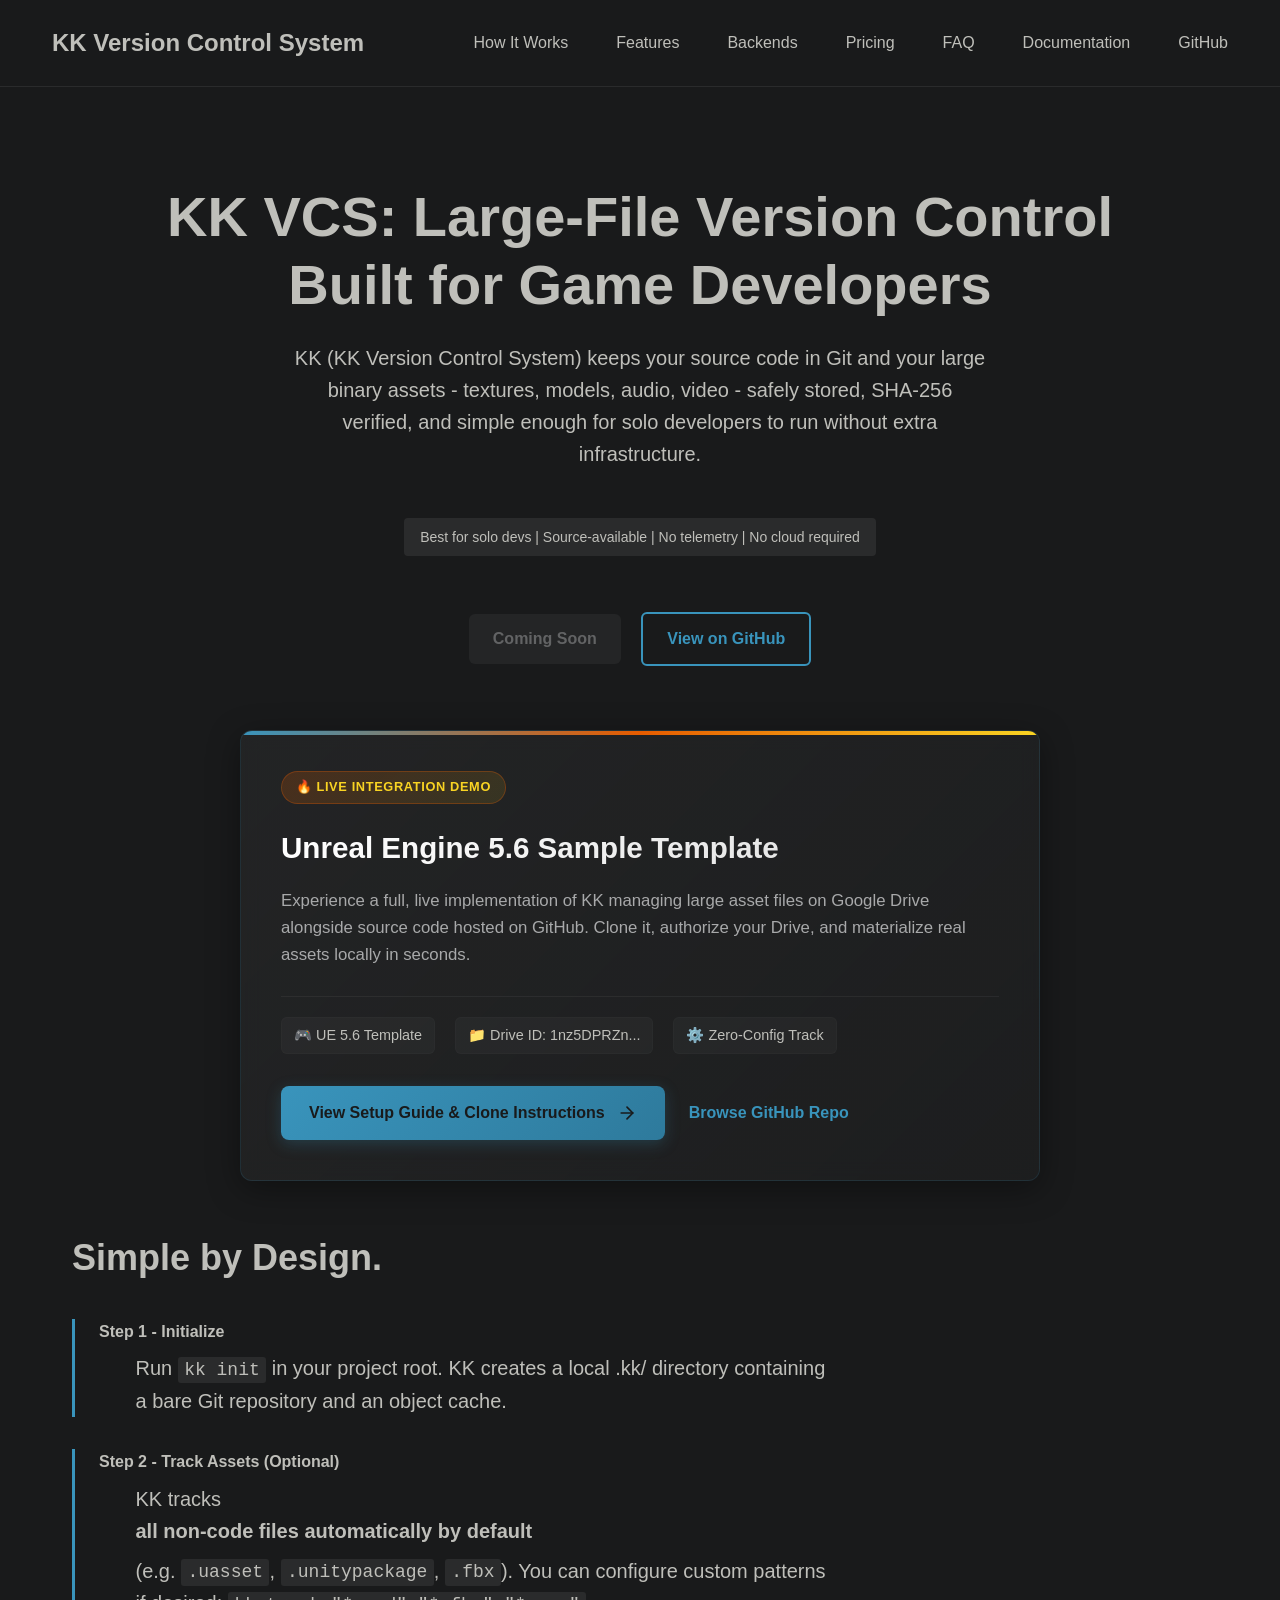
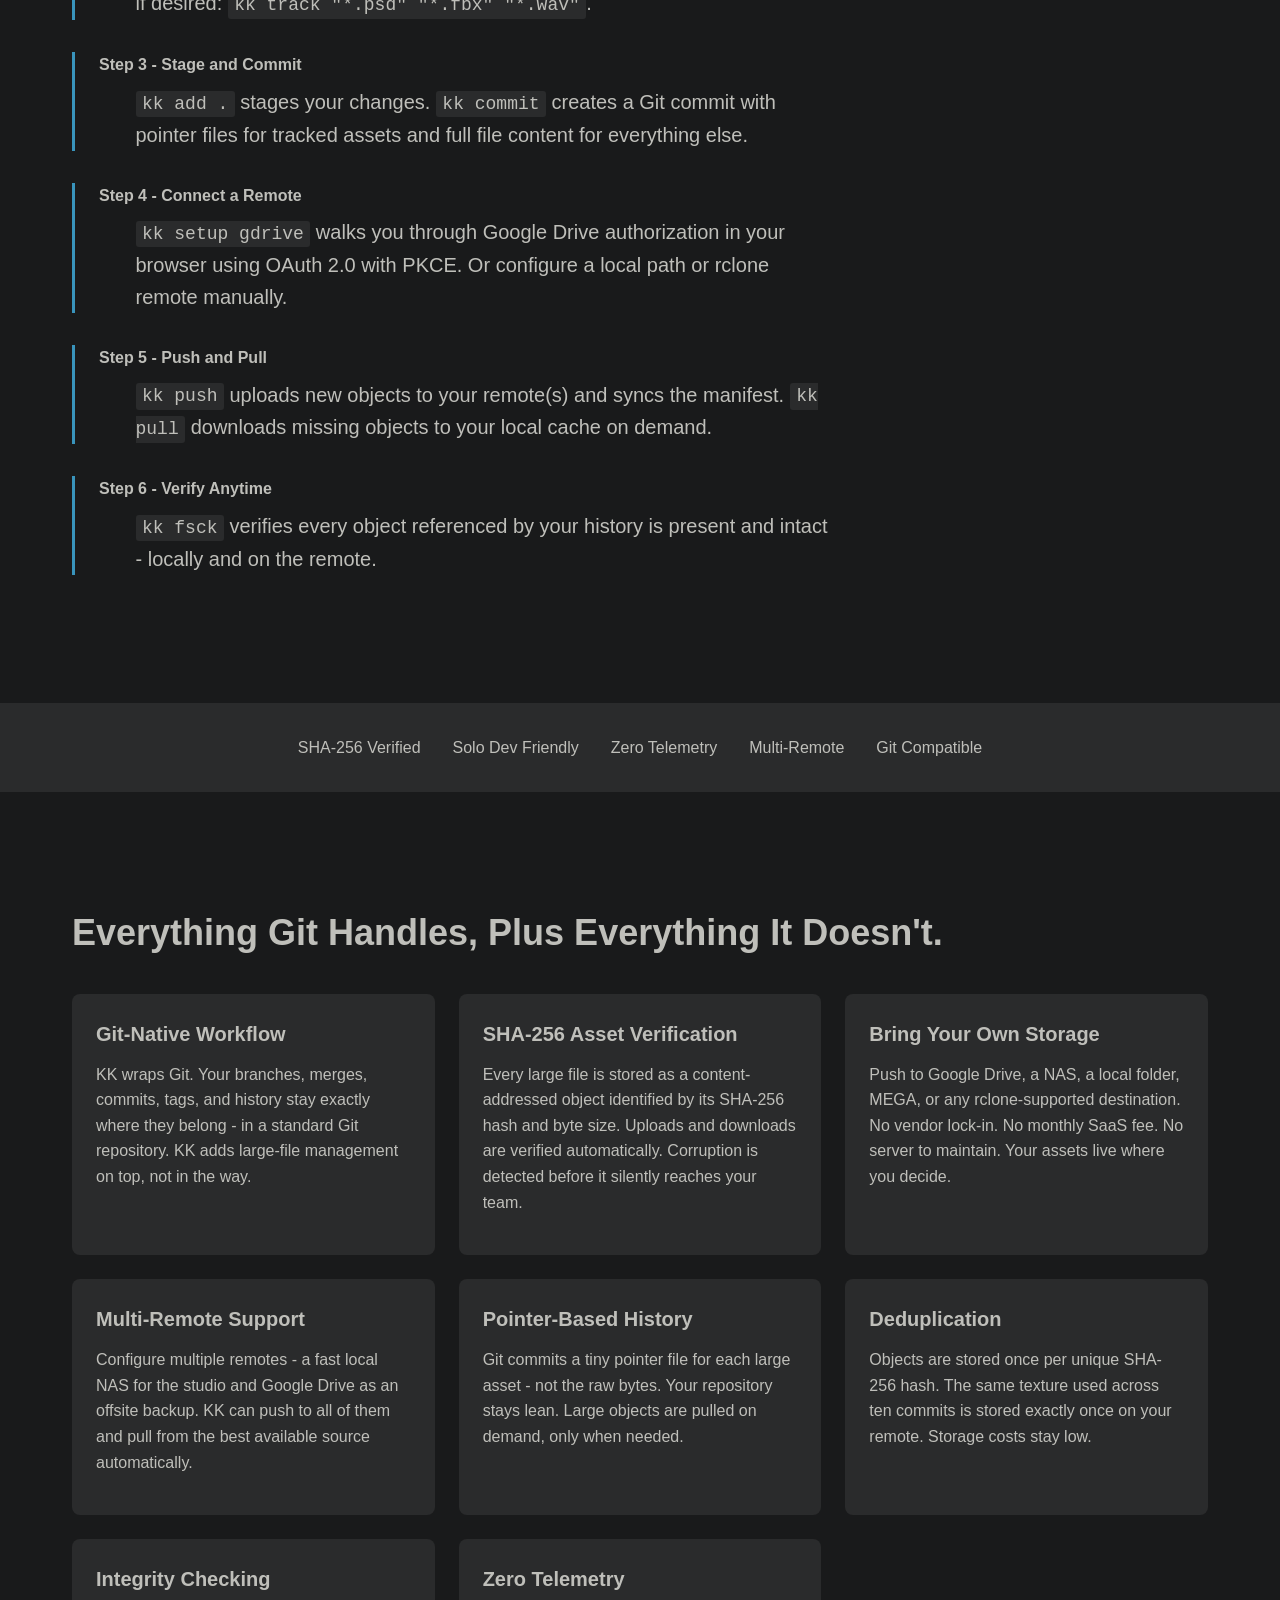
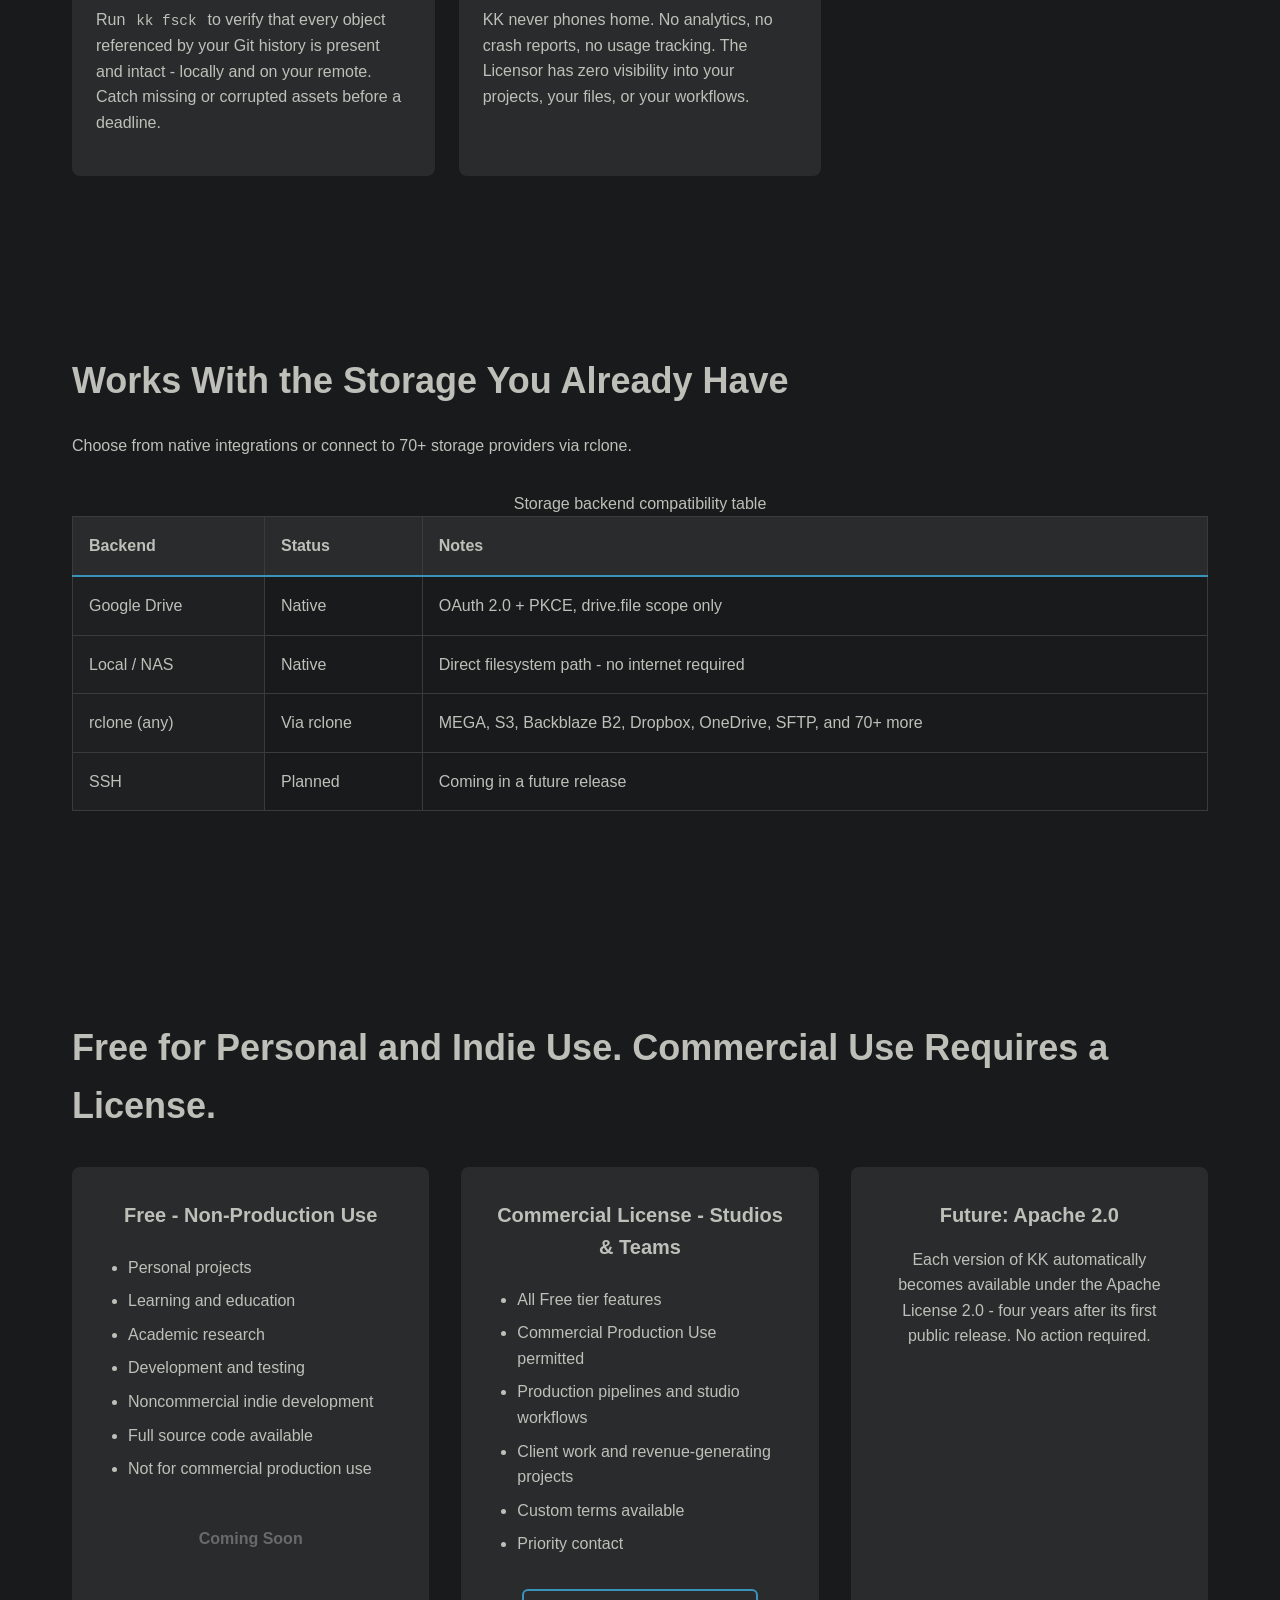
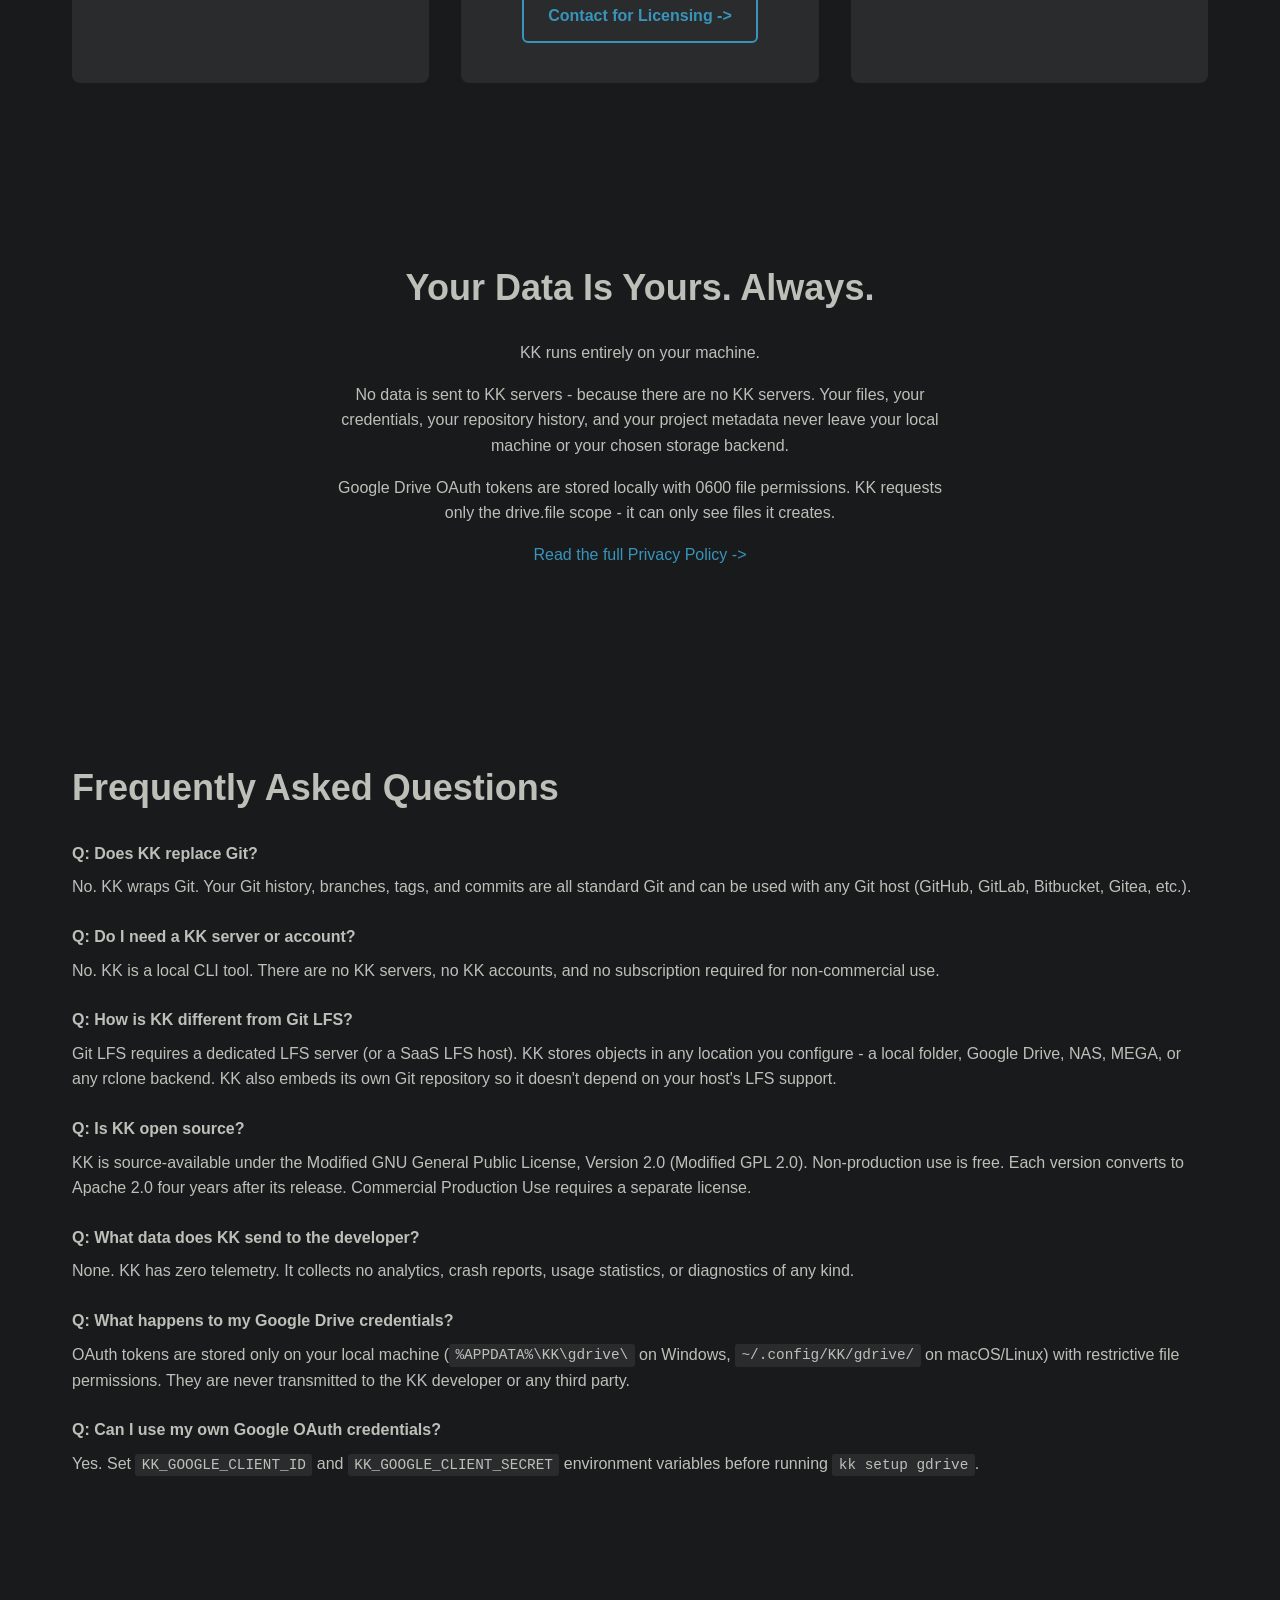
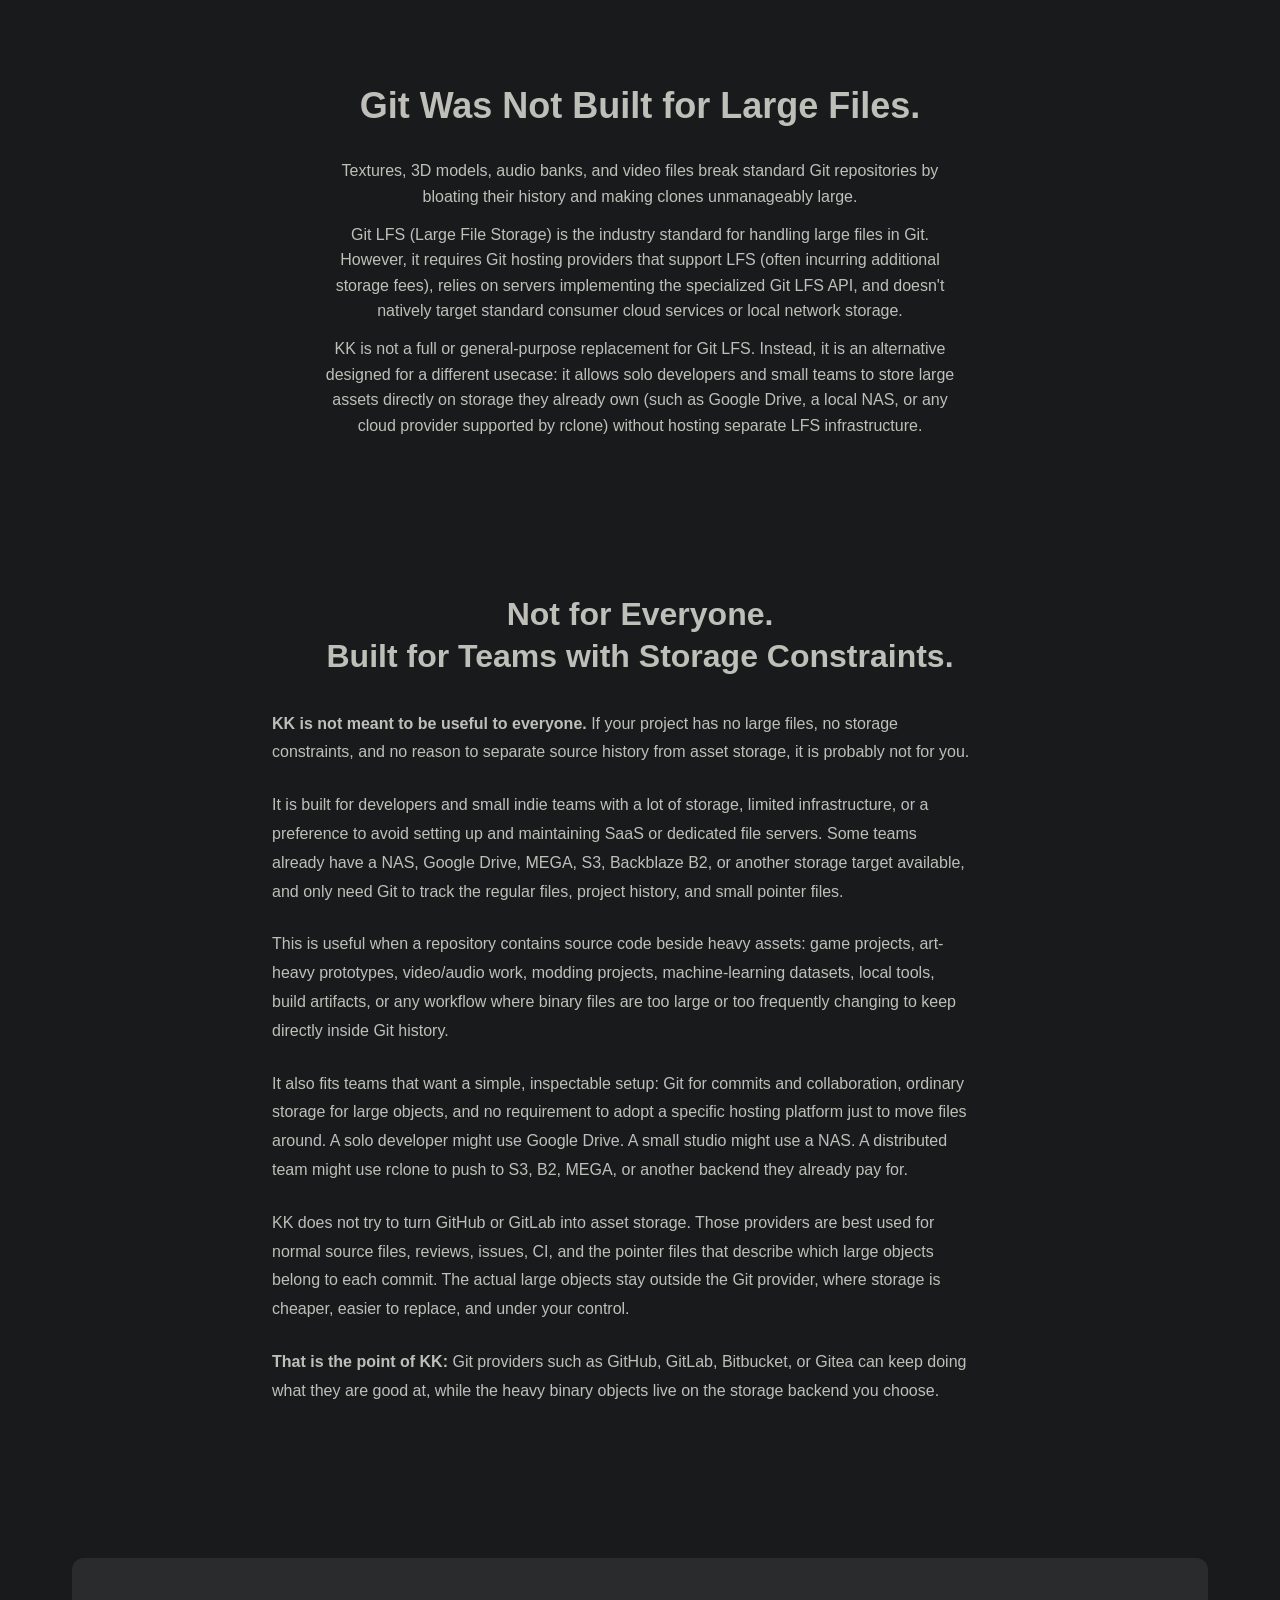
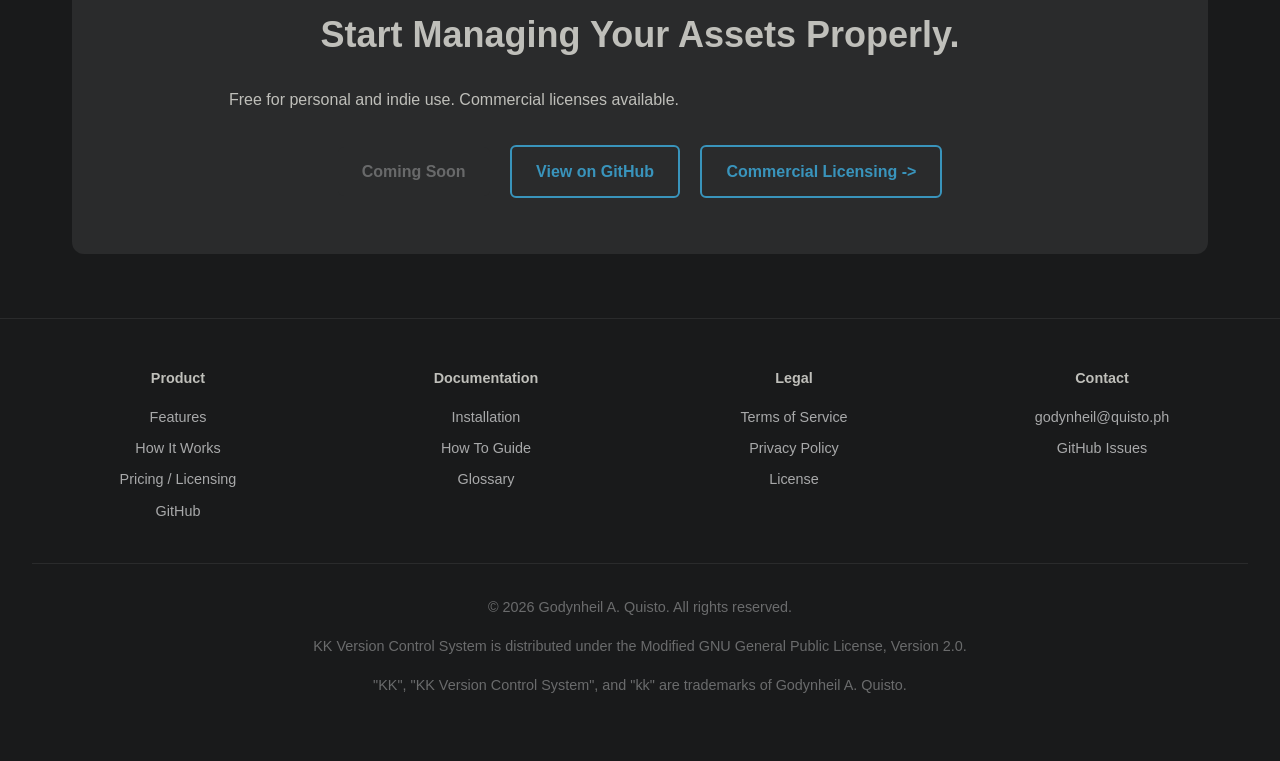
==== commit 9c218e85: "docs: add Unreal Engine 5.6 sample integration page and homepage promo Create standalone documentati" ====
--- a/index.html
+++ b/index.html
@@ -249,6 +249,29 @@
           >
         </div>
 
+        <!-- Live Demo Promo Section -->
+        <div class="demo-promo-card">
+          <div class="demo-badge">🔥 Live Integration Demo</div>
+          <h2>Unreal Engine 5.6 Sample Template</h2>
+          <p>
+            Experience a full, live implementation of KK managing large asset files on Google Drive alongside source code hosted on GitHub. Clone it, authorize your Drive, and materialize real assets locally in seconds.
+          </p>
+          <div class="demo-meta">
+            <span class="meta-item">🎮 UE 5.6 Template</span>
+            <span class="meta-item">📁 Drive ID: 1nz5DPRZn...</span>
+            <span class="meta-item">⚙️ Zero-Config Track</span>
+          </div>
+          <div class="demo-actions">
+            <a href="/docs/ue-sample-project/" class="demo-btn">
+              <span>View Setup Guide &amp; Clone Instructions</span>
+              <svg xmlns="http://www.w3.org/2000/svg" width="20" height="20" viewBox="0 0 24 24" fill="none" stroke="currentColor" stroke-width="2" stroke-linecap="round" stroke-linejoin="round" class="arrow-icon"><line x1="5" y1="12" x2="19" y2="12"></line><polyline points="12 5 19 12 12 19"></polyline></svg>
+            </a>
+            <a href="https://github.com/godynheil/KKUETestProject" target="_blank" rel="noopener noreferrer" class="demo-link">
+              Browse GitHub Repo
+            </a>
+          </div>
+        </div>
+
         <div id="how-it-works" class="how-it-works mt-3">
           <h2>Simple by Design.</h2>
           <div class="step">
--- a/css/pages/home.css
+++ b/css/pages/home.css
@@ -556,3 +556,156 @@
     transition: none;
   }
 }
+
+/* Premium Live Demo Promo Card Style */
+.demo-promo-card {
+  background: linear-gradient(135deg, rgba(42, 43, 44, 0.6) 0%, rgba(30, 31, 32, 0.8) 100%);
+  border: 1px solid rgba(57, 148, 188, 0.15);
+  box-shadow: 0 8px 32px 0 rgba(0, 0, 0, 0.37);
+  backdrop-filter: blur(10px);
+  -webkit-backdrop-filter: blur(10px);
+  border-radius: 12px;
+  padding: 2.5rem;
+  max-width: 800px;
+  margin: 3.5rem auto 1.5rem auto;
+  text-align: left;
+  position: relative;
+  overflow: hidden;
+  transition: all 0.3s cubic-bezier(0.165, 0.84, 0.44, 1);
+}
+
+.demo-promo-card::before {
+  content: "";
+  position: absolute;
+  top: 0;
+  left: 0;
+  width: 100%;
+  height: 4px;
+  background: linear-gradient(90deg, #3994bc, #e65c00, #f9d423);
+}
+
+.demo-promo-card:hover {
+  transform: translateY(-4px);
+  border-color: rgba(57, 148, 188, 0.4);
+  box-shadow: 0 12px 40px 0 rgba(57, 148, 188, 0.15);
+}
+
+.demo-badge {
+  display: inline-block;
+  background: linear-gradient(135deg, rgba(230, 92, 0, 0.2) 0%, rgba(249, 212, 35, 0.1) 100%);
+  border: 1px solid rgba(230, 92, 0, 0.3);
+  color: #f9d423;
+  padding: 0.35rem 0.85rem;
+  border-radius: 20px;
+  font-size: 0.8rem;
+  font-weight: 700;
+  letter-spacing: 0.05em;
+  text-transform: uppercase;
+  margin-bottom: 1.25rem;
+}
+
+.demo-promo-card h2 {
+  font-size: 1.85rem;
+  margin-top: 0;
+  margin-bottom: 1rem;
+  color: #ffffff;
+  background: linear-gradient(90deg, #ffffff 0%, #dcdcdc 100%);
+  -webkit-background-clip: text;
+  -webkit-text-fill-color: transparent;
+}
+
+.demo-promo-card p {
+  color: #a8a9aa;
+  font-size: 1.05rem;
+  line-height: 1.6;
+  margin-bottom: 1.75rem;
+  max-width: 100%;
+}
+
+.demo-meta {
+  display: flex;
+  gap: 1.25rem;
+  flex-wrap: wrap;
+  margin-bottom: 2rem;
+  border-top: 1px solid rgba(255, 255, 255, 0.05);
+  padding-top: 1.25rem;
+}
+
+.meta-item {
+  font-size: 0.9rem;
+  color: #bfbfba;
+  display: flex;
+  align-items: center;
+  gap: 0.35rem;
+  background-color: rgba(255, 255, 255, 0.03);
+  padding: 0.35rem 0.75rem;
+  border-radius: 6px;
+  border: 1px solid rgba(255, 255, 255, 0.02);
+}
+
+.demo-actions {
+  display: flex;
+  align-items: center;
+  gap: 1.5rem;
+  flex-wrap: wrap;
+}
+
+.demo-btn {
+  background: linear-gradient(135deg, #3994bc 0%, #2e7a9c 100%);
+  color: #191a1b !important;
+  font-weight: 700;
+  padding: 0.9rem 1.75rem;
+  border-radius: 8px;
+  display: inline-flex;
+  align-items: center;
+  gap: 0.75rem;
+  transition: all 0.2s ease;
+  box-shadow: 0 4px 15px rgba(57, 148, 188, 0.25);
+}
+
+.demo-btn:hover {
+  background: linear-gradient(135deg, #46a7ce 0%, #3994bc 100%);
+  transform: translateY(-1px);
+  box-shadow: 0 6px 20px rgba(57, 148, 188, 0.35);
+  text-decoration: none !important;
+}
+
+.demo-btn .arrow-icon {
+  transition: transform 0.2s ease;
+}
+
+.demo-btn:hover .arrow-icon {
+  transform: translateX(4px);
+}
+
+.demo-link {
+  color: #3994bc;
+  font-weight: 600;
+  font-size: 1rem;
+  transition: color 0.2s ease;
+}
+
+.demo-link:hover {
+  color: #46a7ce;
+  text-decoration: underline;
+}
+
+@media (max-width: 600px) {
+  .demo-promo-card {
+    padding: 1.75rem;
+    margin-top: 2.5rem;
+  }
+  .demo-promo-card h2 {
+    font-size: 1.5rem;
+  }
+  .demo-actions {
+    flex-direction: column;
+    align-items: flex-start;
+    gap: 1rem;
+  }
+  .demo-btn {
+    width: 100%;
+    justify-content: center;
+  }
+}
+
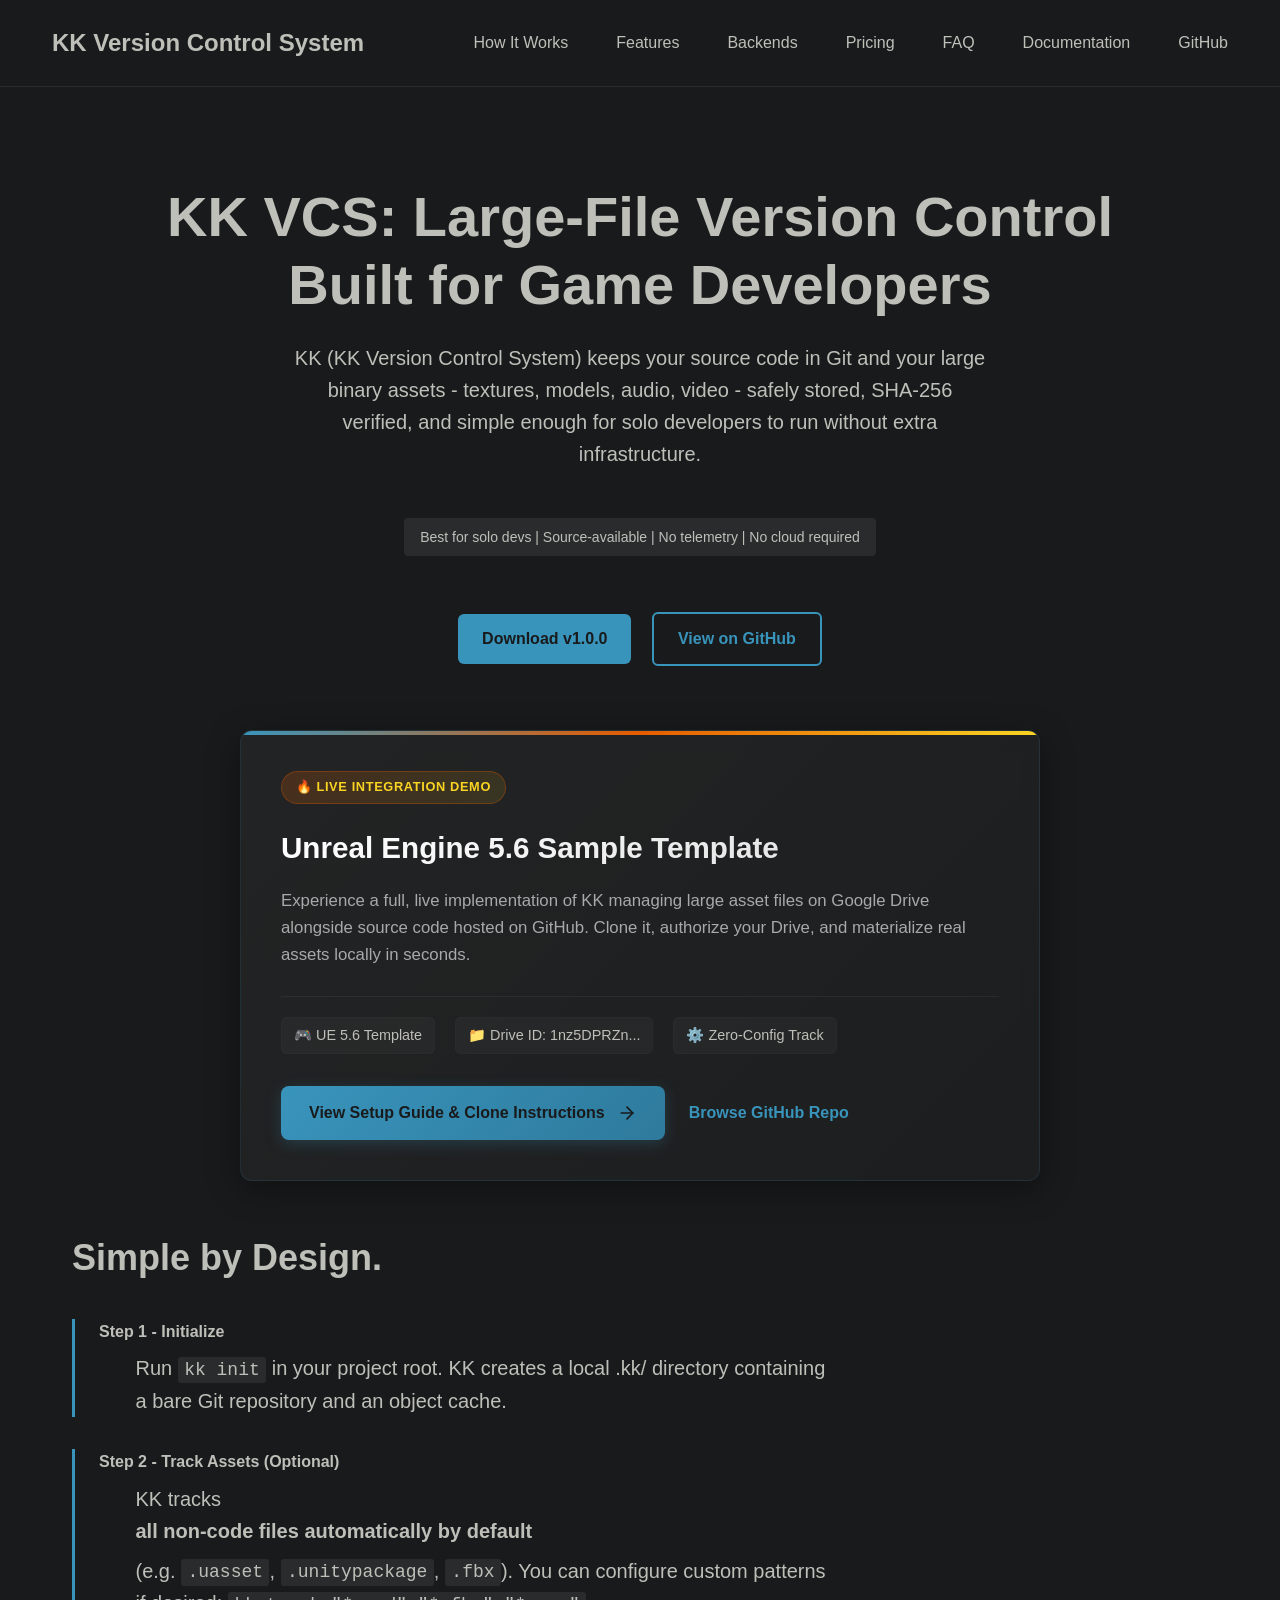
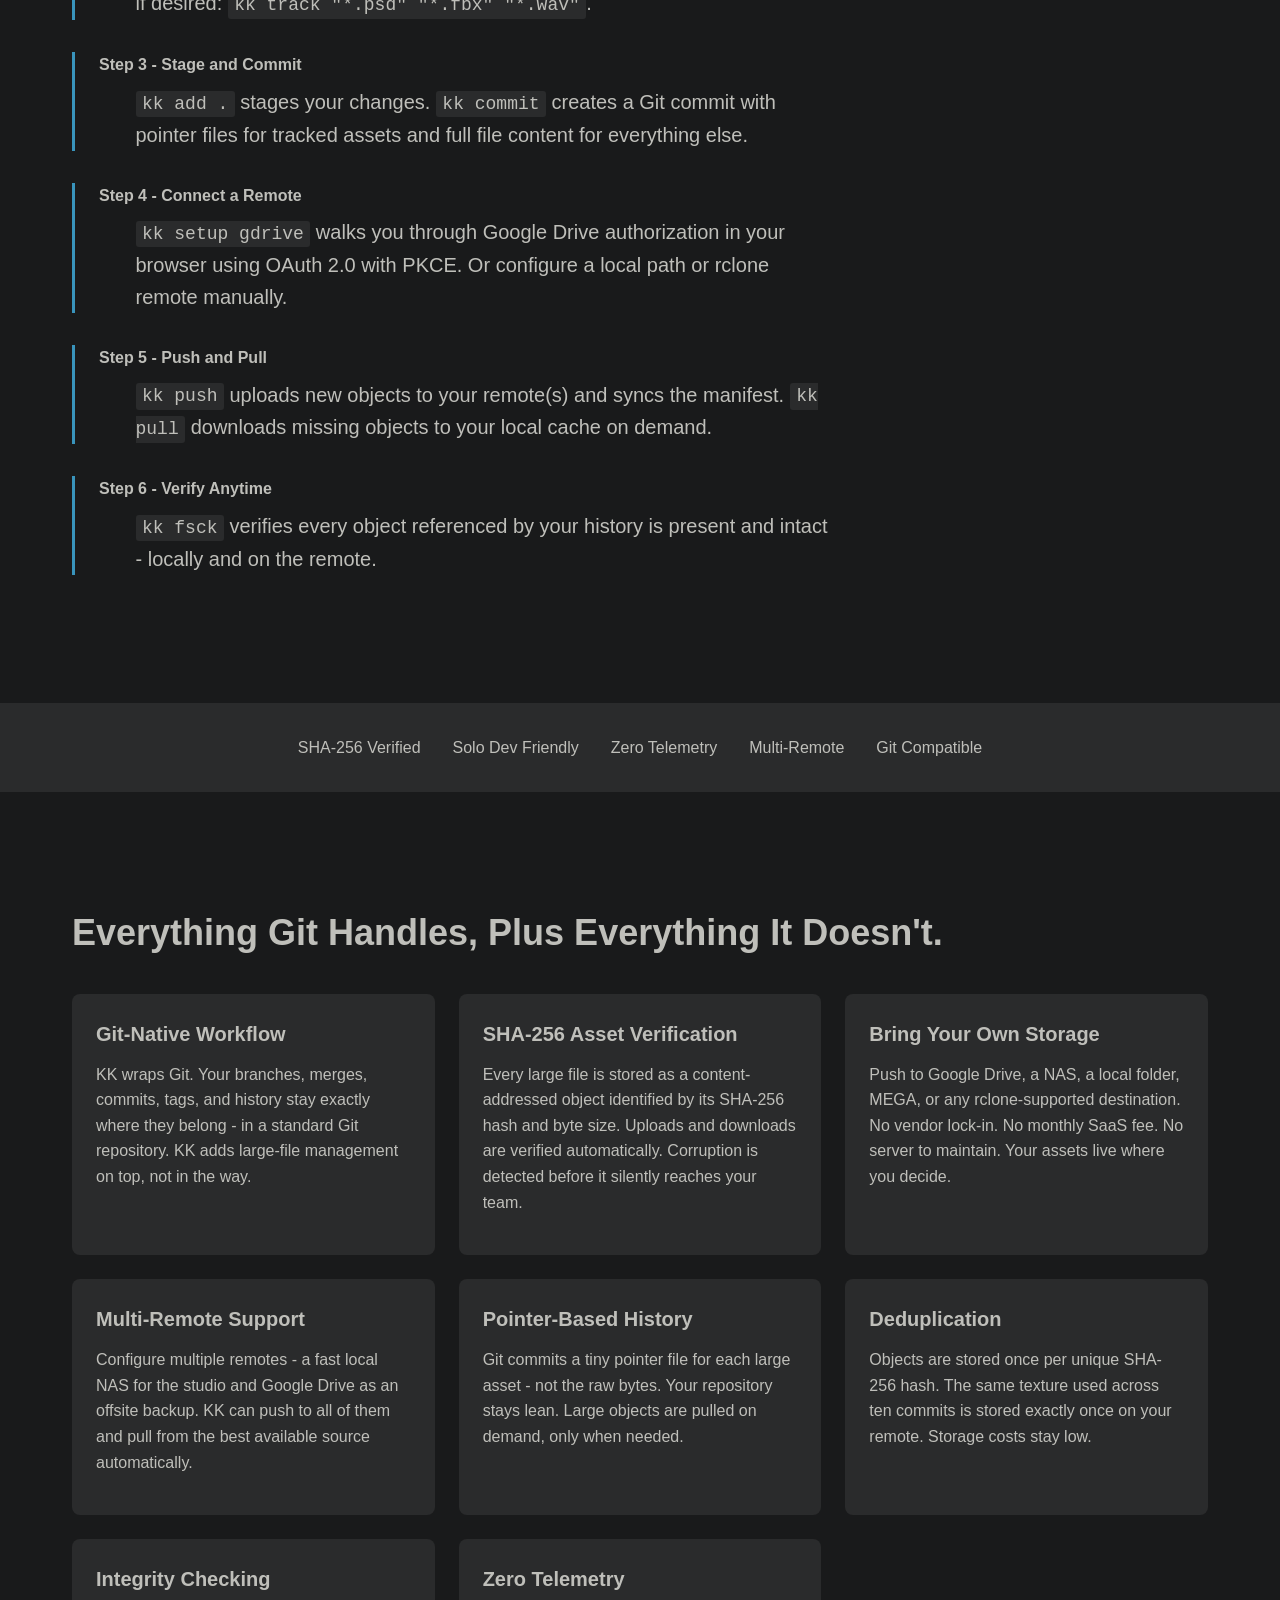
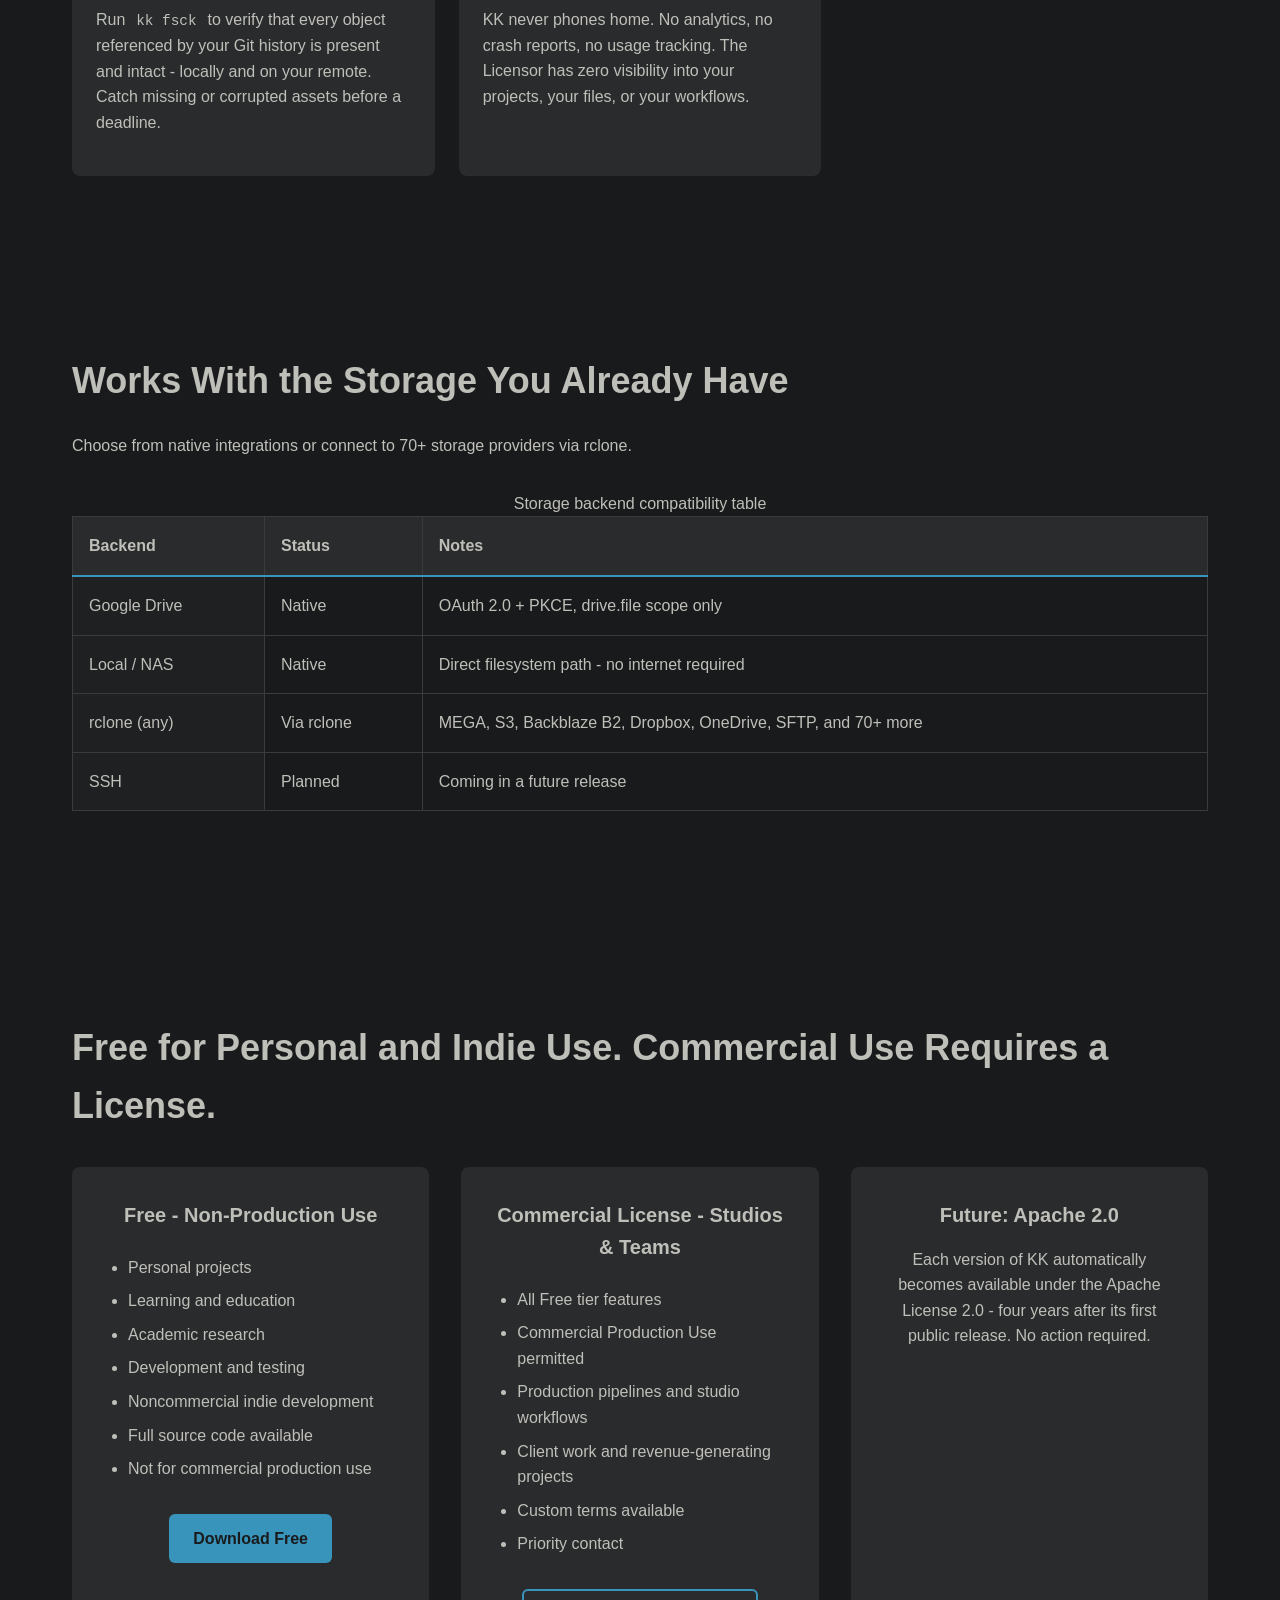
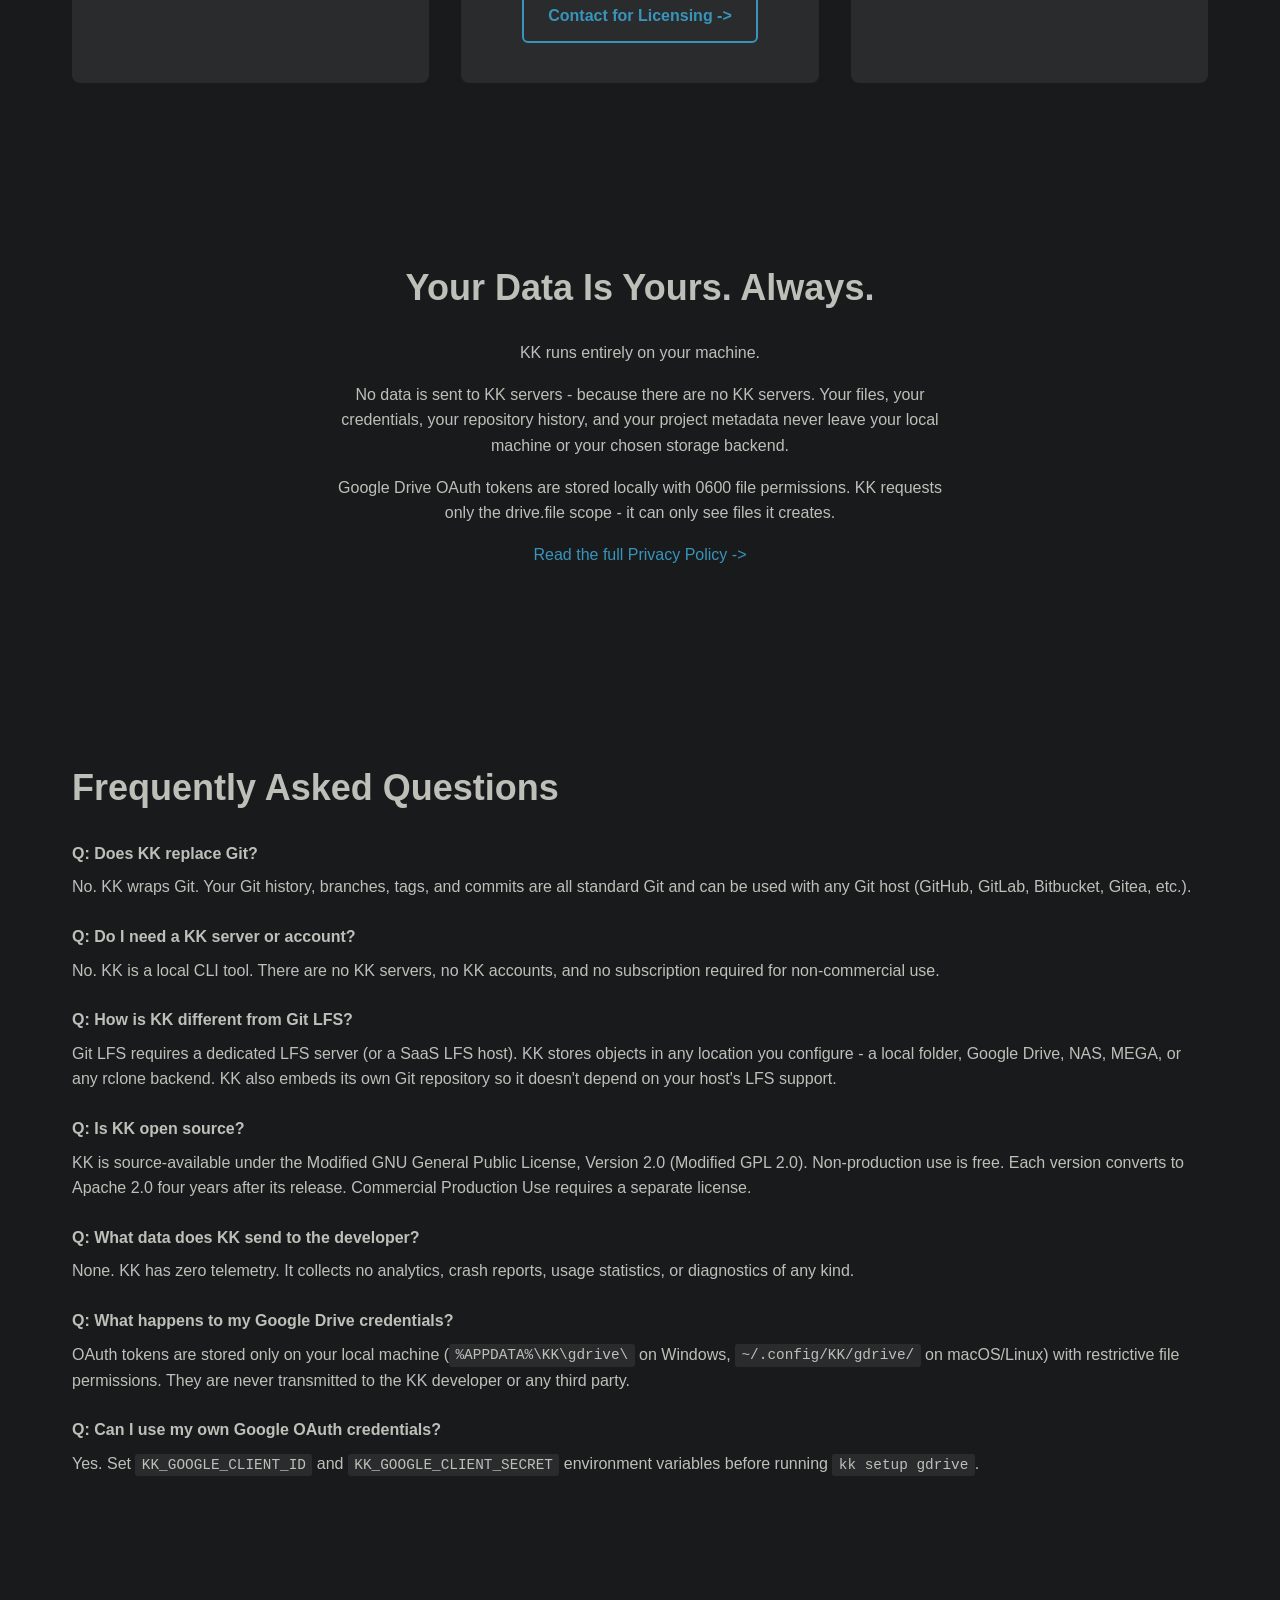
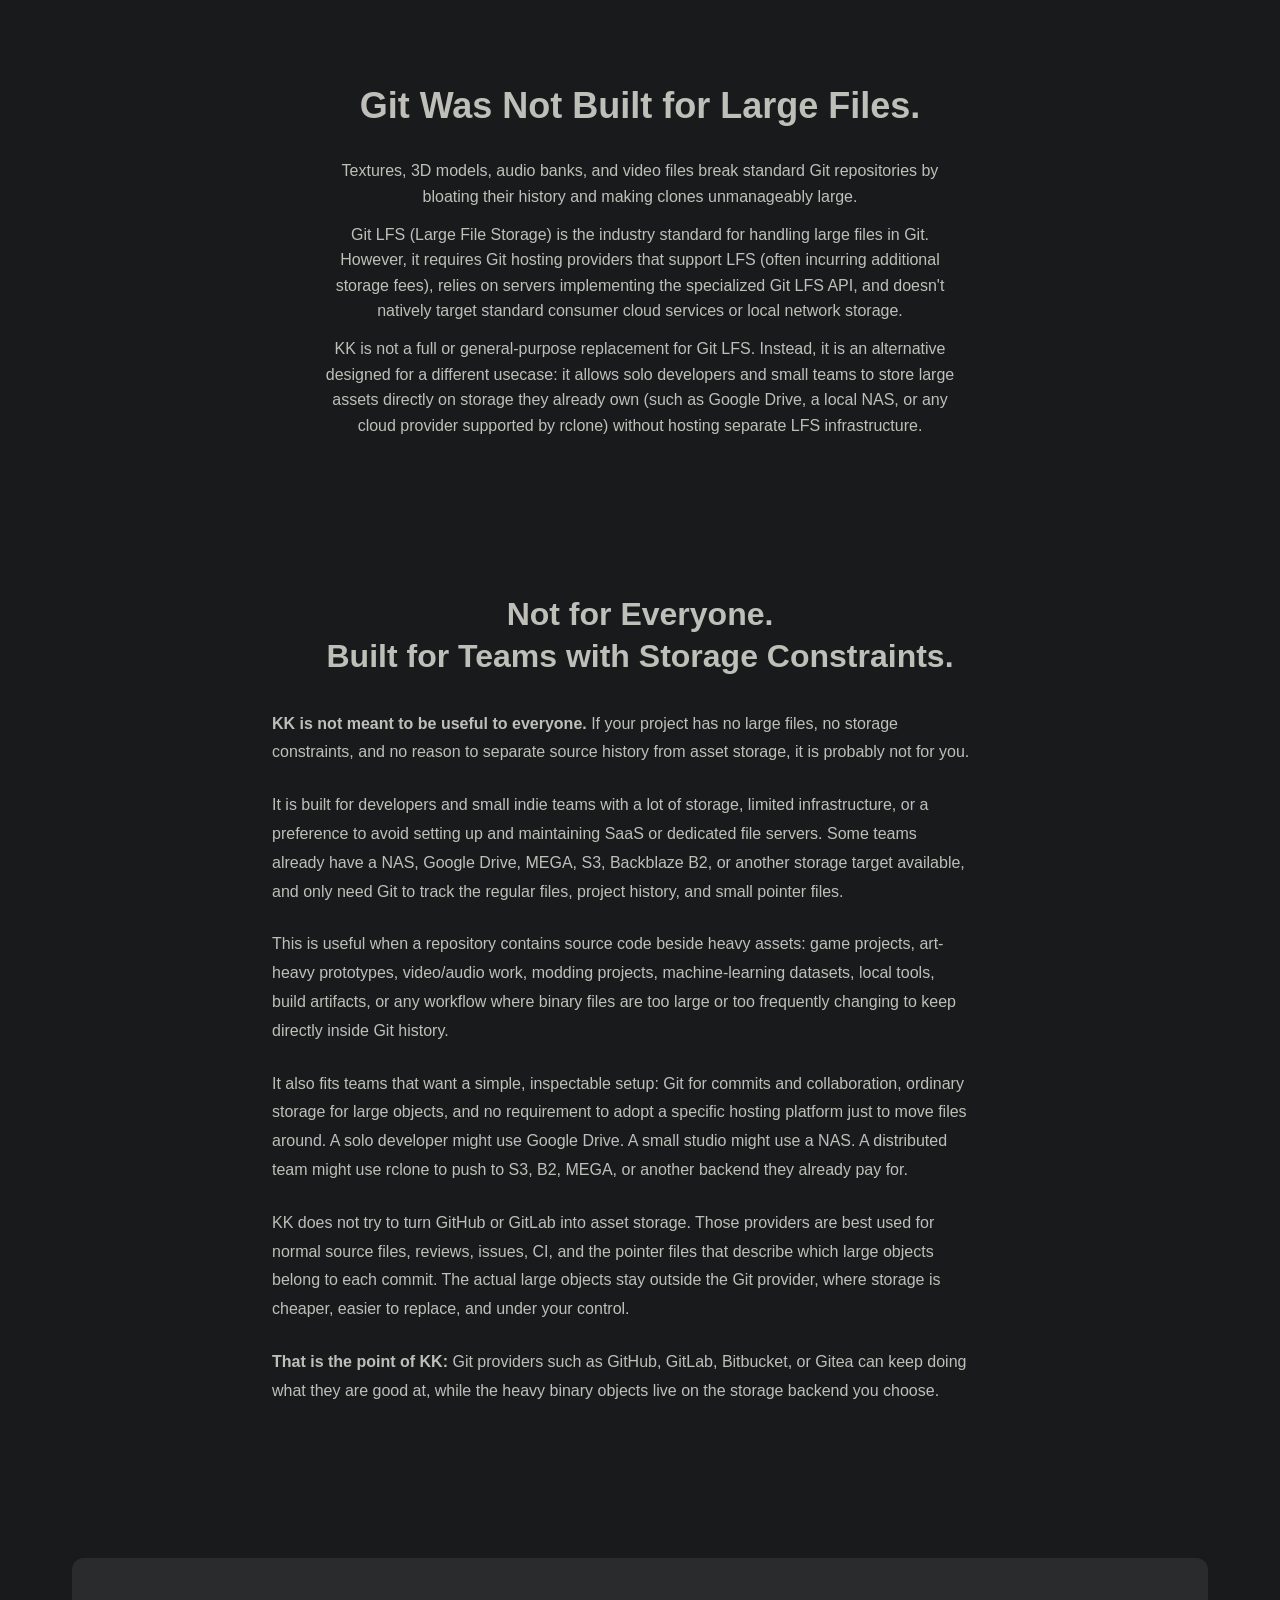
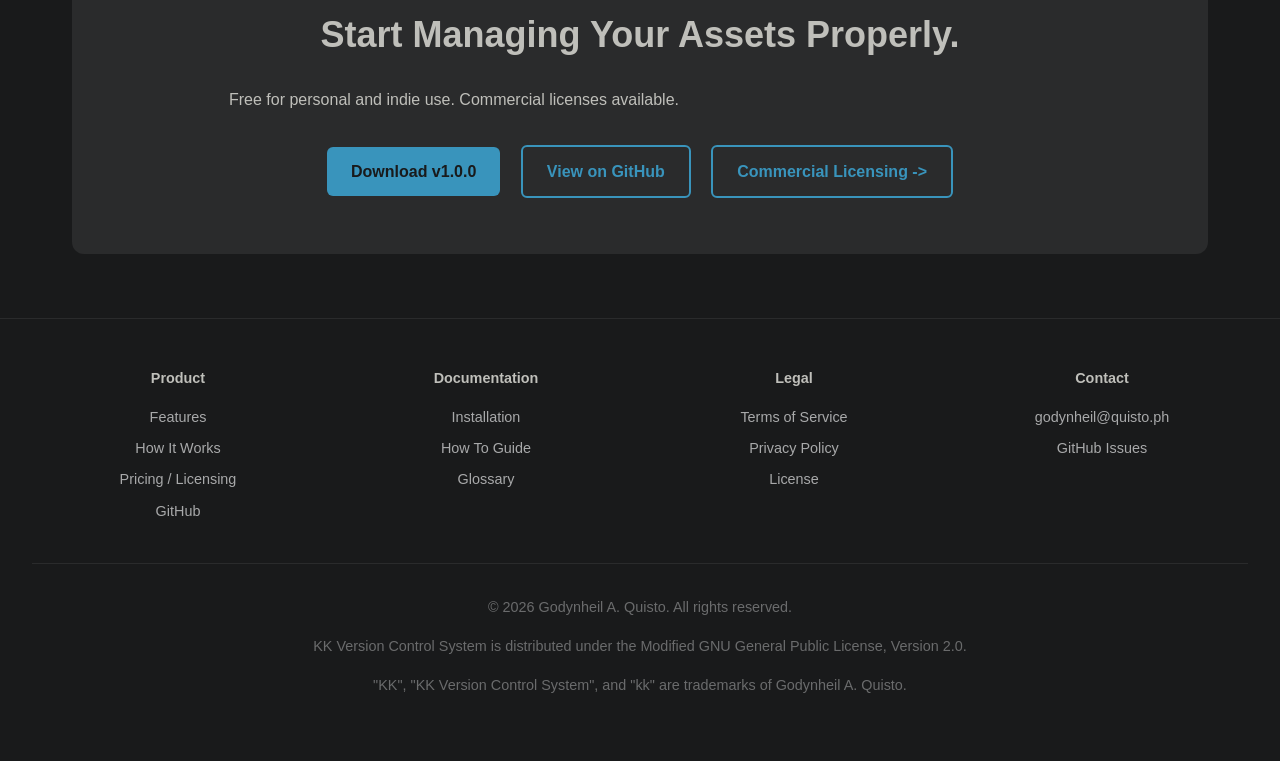
==== commit 5079b68f: "docs(website): Update release links and status Update the "Coming Soon" placeholder buttons on the l" ====
--- a/index.html
+++ b/index.html
@@ -234,12 +234,11 @@
           required
         </div>
         <div class="mt-2">
-          <span
-            class="btn btn-disabled"
-            role="button"
-            aria-disabled="true"
-            tabindex="-1"
-            >Coming Soon</span
+          <a
+            href="https://github.com/godynheil/kk/releases/tag/release-ver-1.0.0"
+            class="btn btn-primary"
+            rel="noopener noreferrer"
+            >Download v1.0.0</a
           >
           <a
             href="https://github.com/godynheil/kk"
@@ -461,12 +460,11 @@
               <li>Full source code available</li>
               <li>Not for commercial production use</li>
             </ul>
-            <span
-              class="btn btn-disabled"
-              role="button"
-              aria-disabled="true"
-              tabindex="-1"
-              >Coming Soon</span
+            <a
+              href="https://github.com/godynheil/kk/releases/tag/release-ver-1.0.0"
+              class="btn btn-primary"
+              rel="noopener noreferrer"
+              >Download Free</a
             >
           </div>
           <div class="pricing-card">
@@ -653,12 +651,11 @@
           <h2>Start Managing Your Assets Properly.</h2>
           <p>Free for personal and indie use. Commercial licenses available.</p>
           <div class="mt-1-5">
-            <span
-              class="btn btn-disabled"
-              role="button"
-              aria-disabled="true"
-              tabindex="-1"
-              >Coming Soon</span
+            <a
+              href="https://github.com/godynheil/kk/releases/tag/release-ver-1.0.0"
+              class="btn btn-primary"
+              rel="noopener noreferrer"
+              >Download v1.0.0</a
             >
             <a
               href="https://github.com/godynheil/kk"
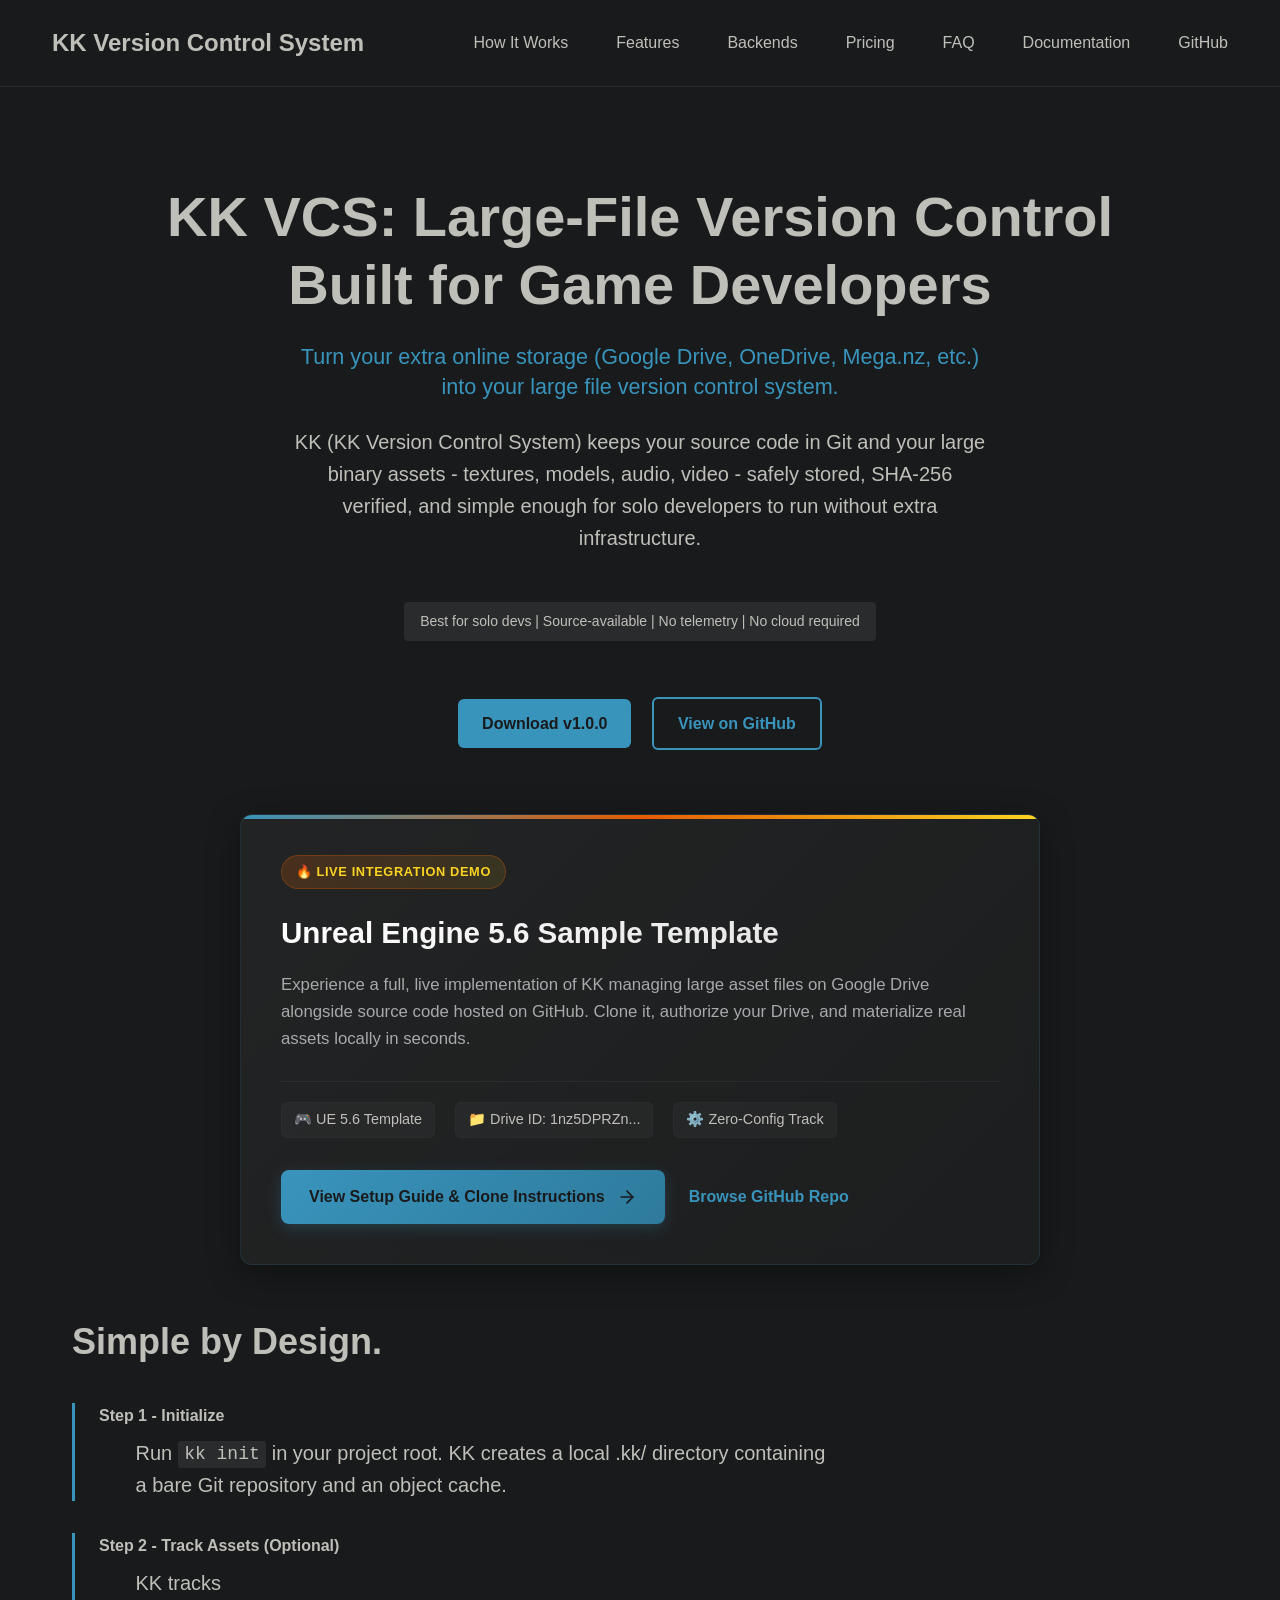
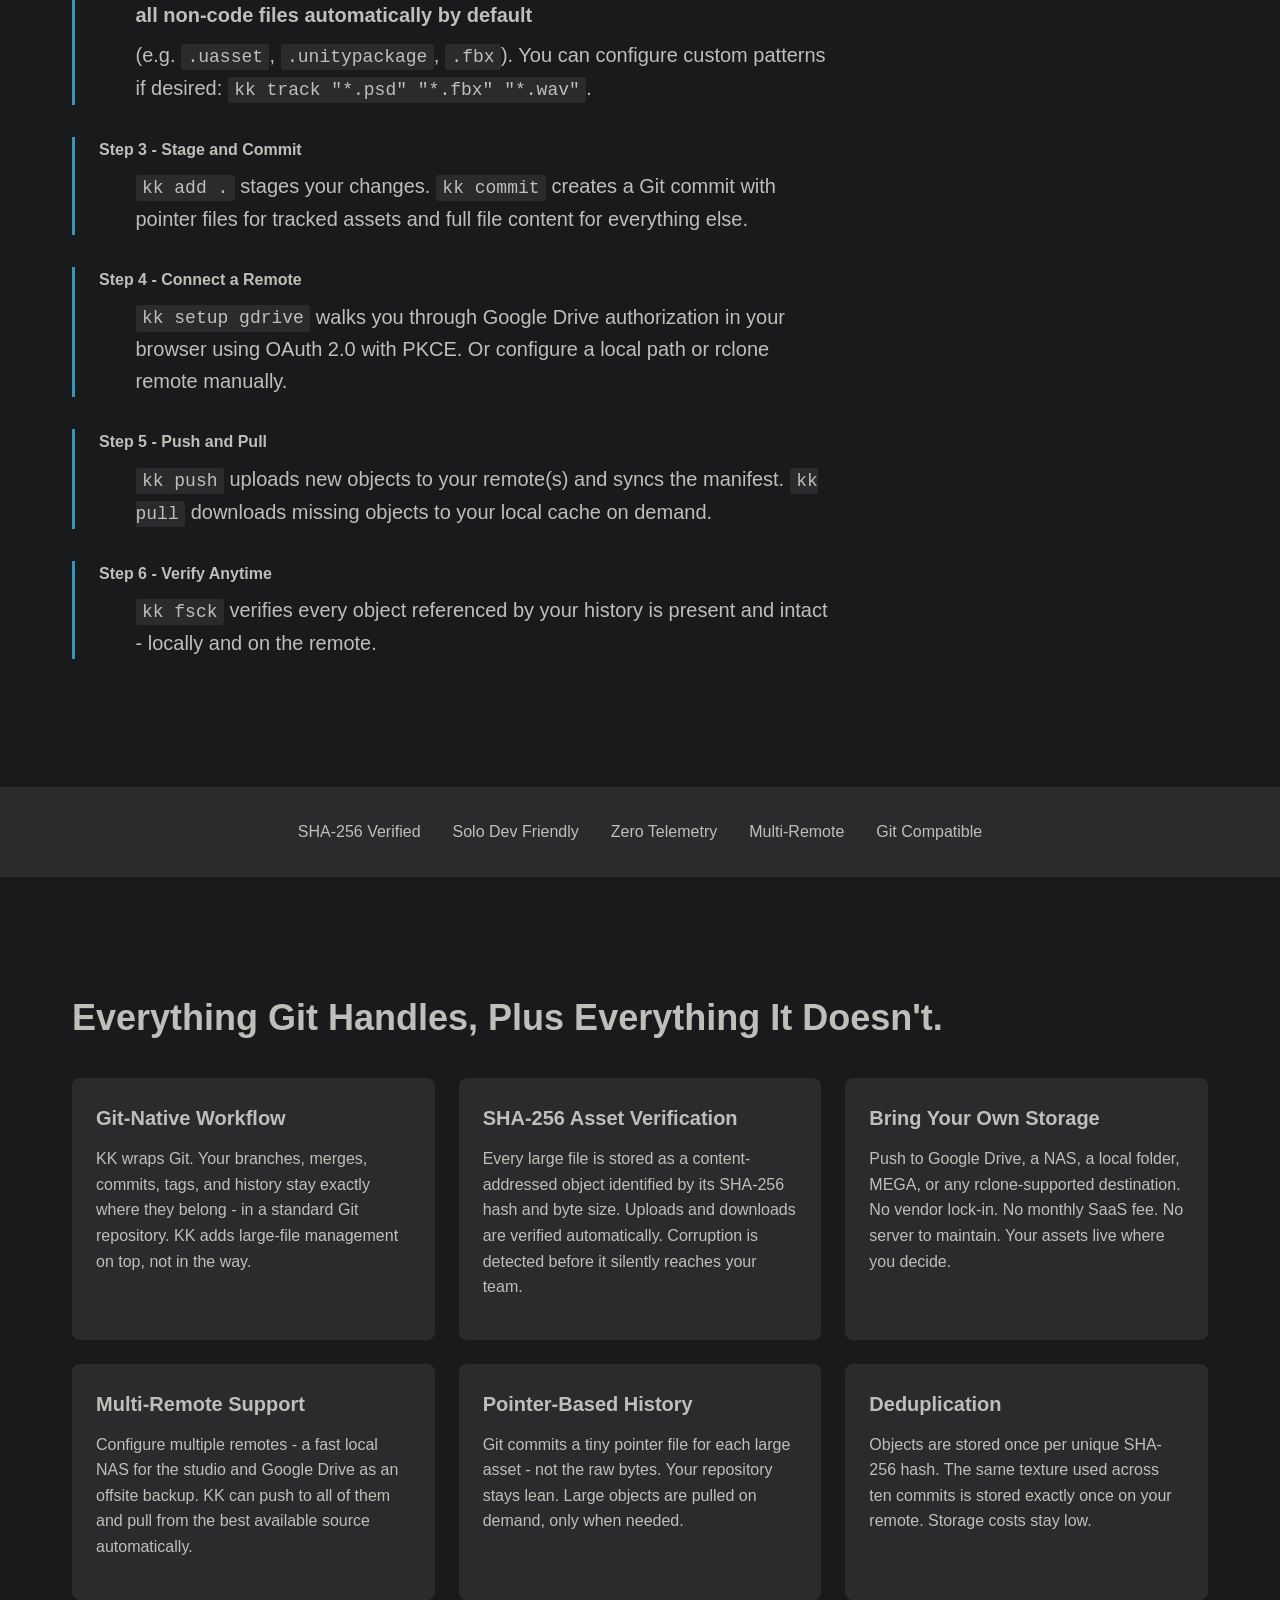
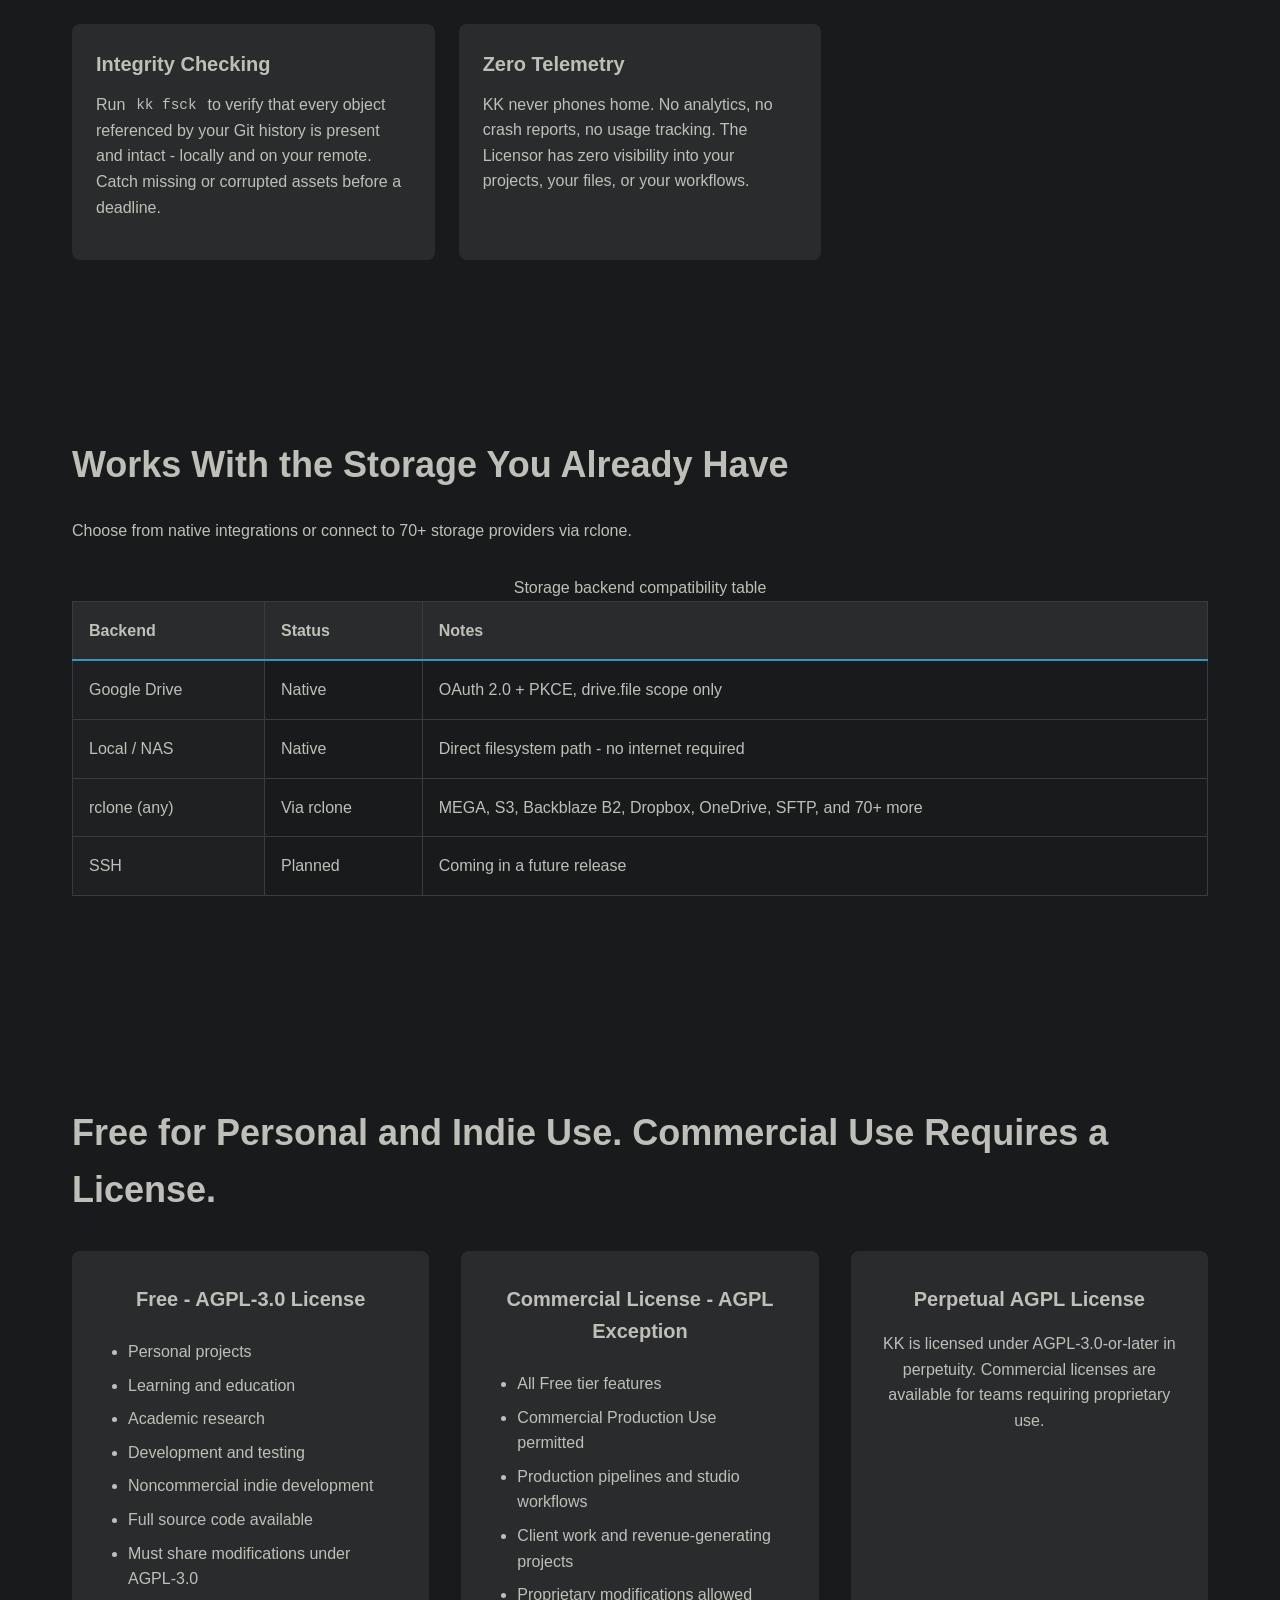
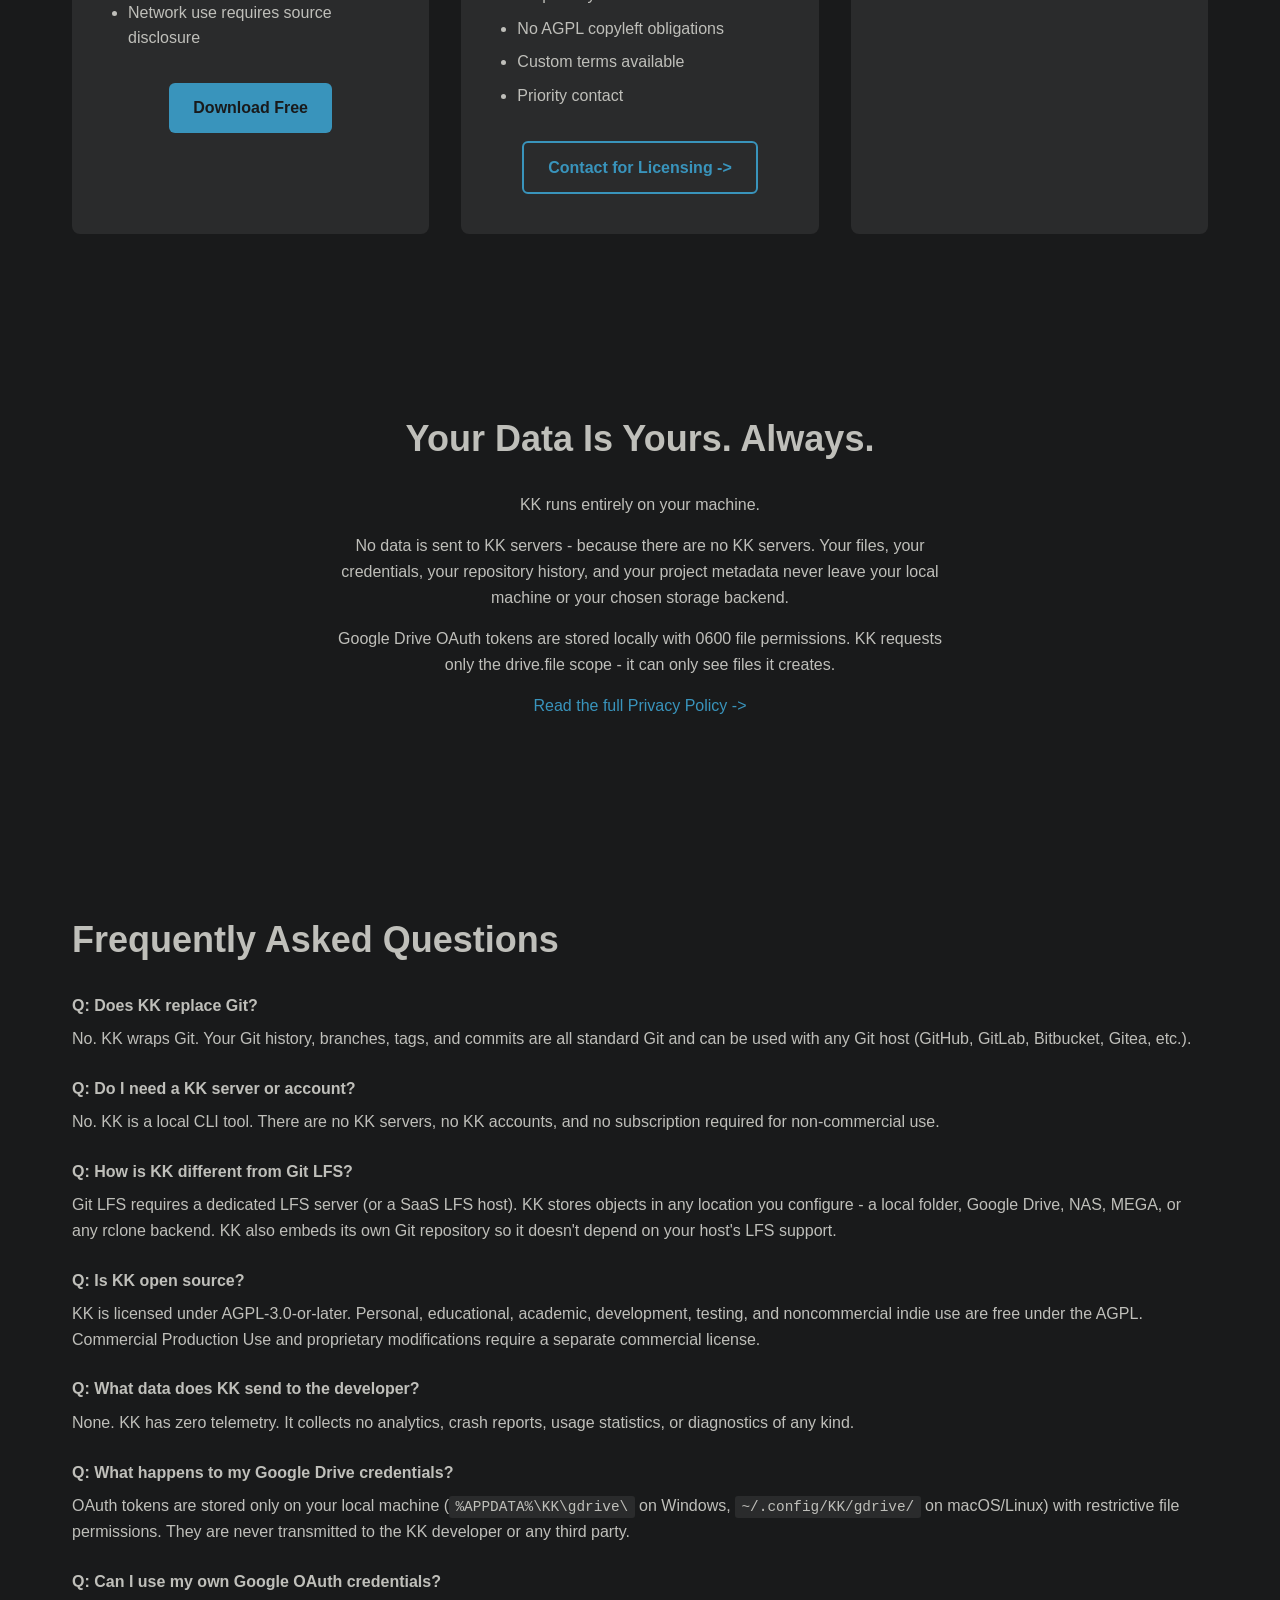
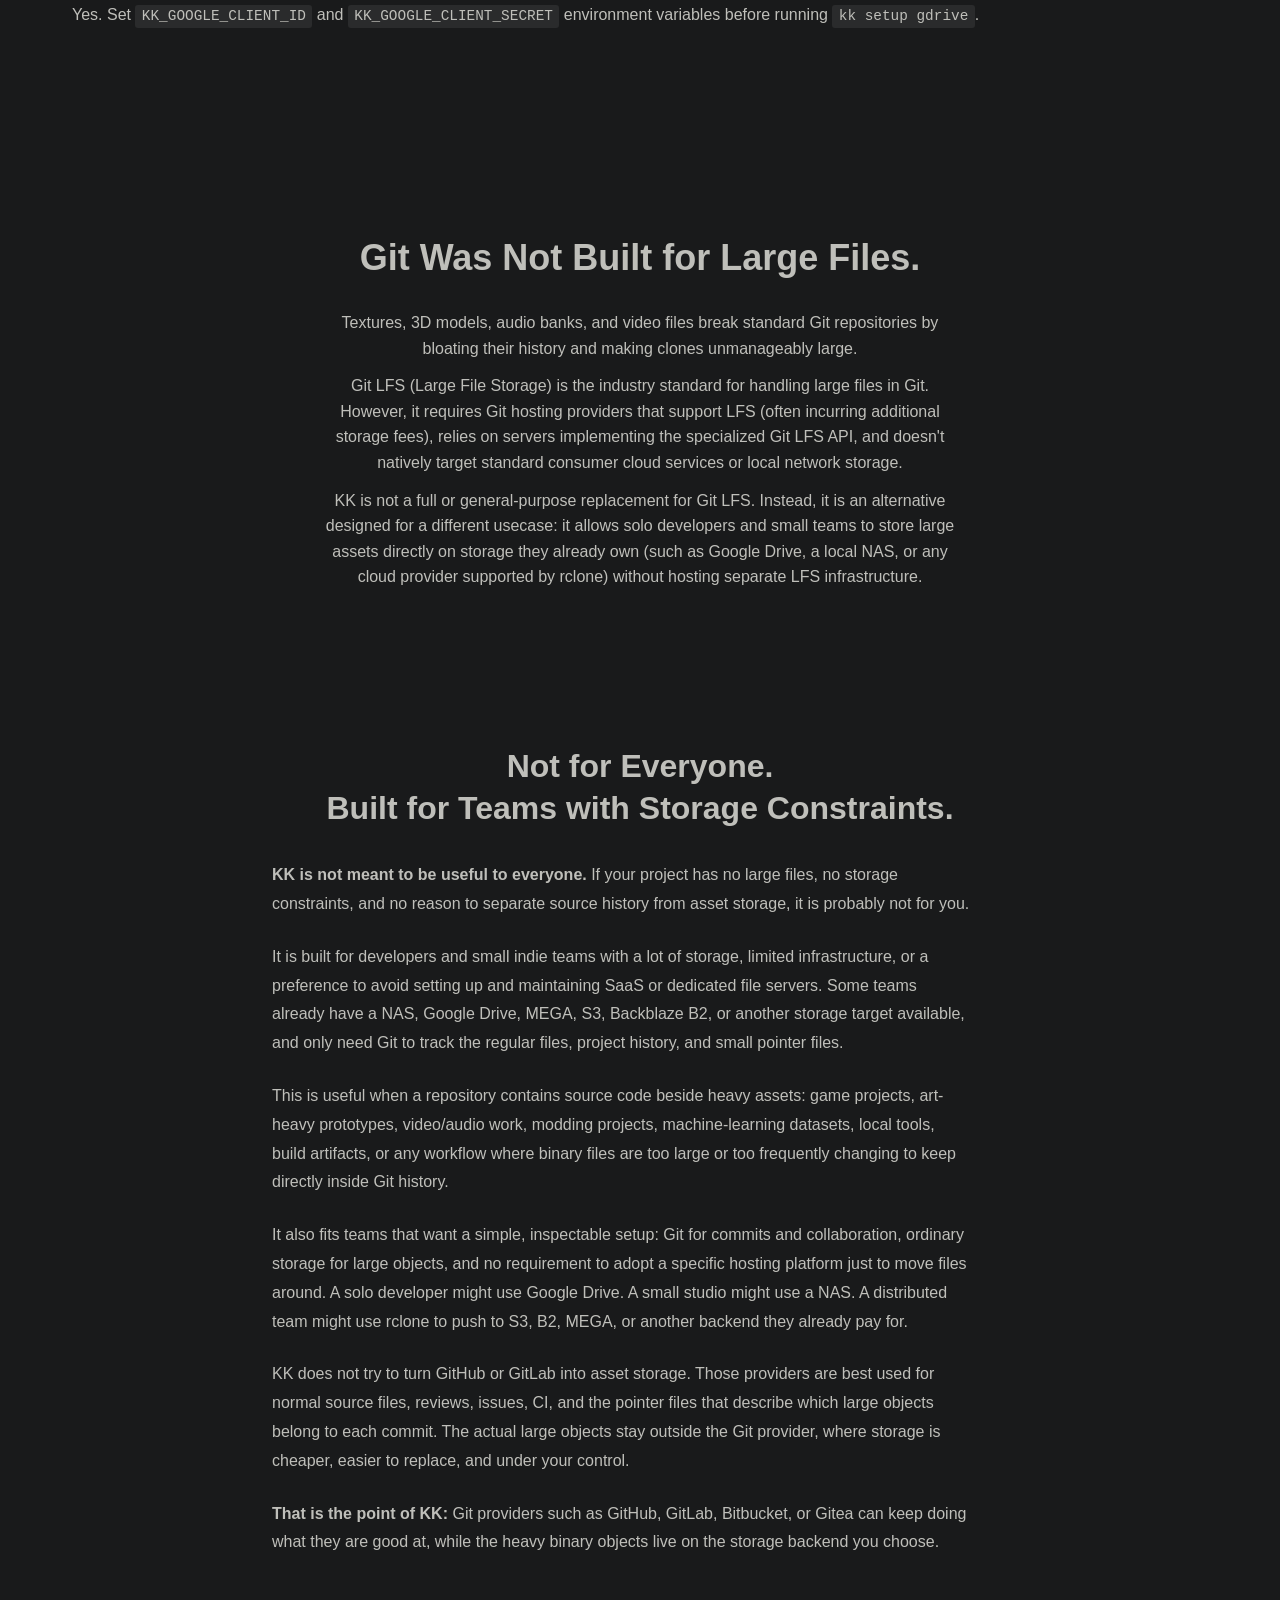
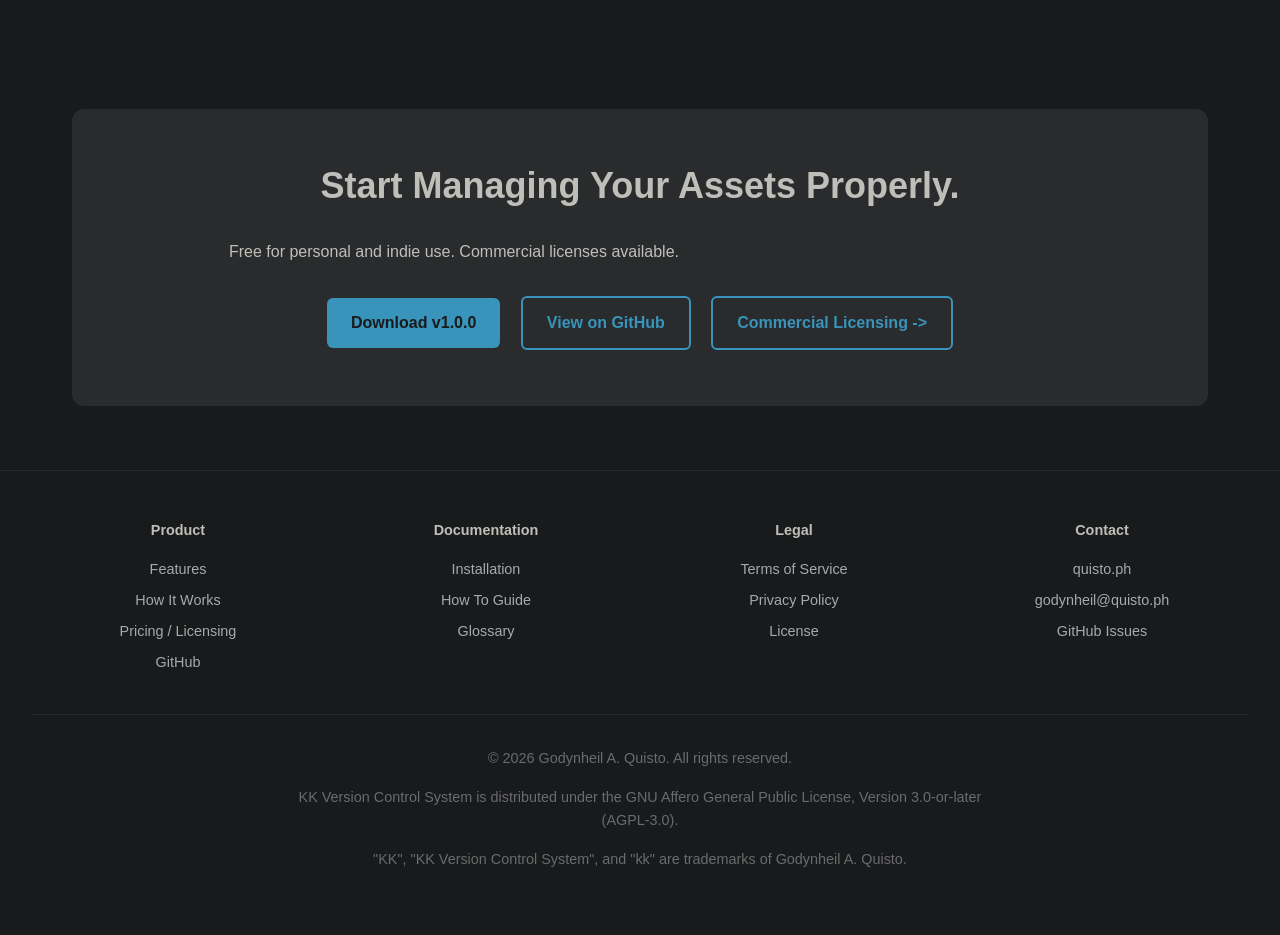
==== commit 681bd37b: "license: migrate from Modified GPL-2.0 to AGPL-3.0-or-later - Replace LICENSE.MD with official AGPL-" ====
--- a/index.html
+++ b/index.html
@@ -5,7 +5,7 @@
     <meta name="viewport" content="width=device-width, initial-scale=1.0" />
     <meta
       name="description"
-      content="KK is a source-available, Git-compatible CLI for solo game developers and teams that stores large assets in cloud or local storage with verification and deduplication."
+      content="KK is an AGPL-3.0-or-later, Git-compatible CLI for solo game developers and teams that stores large assets in cloud or local storage with verification and deduplication."
     />
     <meta
       name="keywords"
@@ -52,7 +52,7 @@
     <meta property="og:title" content="KK VCS - Version Control System" />
     <meta
       property="og:description"
-      content="KK VCS is a Git-compatible large-file version control system for solo game developers and teams, with verified cloud or local storage."
+      content="KK VCS is an AGPL-3.0-or-later Git-compatible large-file version control system for solo game developers and teams, with verified cloud or local storage."
     />
     <meta property="og:url" content="https://kkvcs.com/" />
     <meta
@@ -71,7 +71,7 @@
     <meta name="twitter:title" content="KK VCS - Version Control System" />
     <meta
       name="twitter:description"
-      content="KK VCS is a Git-compatible large-file version control system for solo game developers and teams, with verified cloud or local storage."
+      content="KK VCS is an AGPL-3.0-or-later Git-compatible large-file version control system for solo game developers and teams, with verified cloud or local storage."
     />
     <meta
       name="twitter:image"
@@ -106,8 +106,9 @@
         "@type": "SoftwareApplication",
         "name": "KK Version Control System",
         "alternateName": ["KK VCS", "KK"],
-        "description": "Source-available, Git-compatible CLI for solo game developers and teams that stores large assets in cloud or local storage with verification and deduplication",
+        "description": "AGPL-3.0-or-later, Git-compatible CLI for solo game developers and teams that stores large assets in cloud or local storage with verification and deduplication",
         "url": "https://kkvcs.com",
+        "license": "AGPL-3.0-or-later",
         "applicationCategory": "DeveloperApplication",
         "operatingSystem": "Windows, macOS, Linux",
         "offers": {
@@ -152,7 +153,7 @@
             "name": "Is KK open source?",
             "acceptedAnswer": {
               "@type": "Answer",
-              "text": "KK is source-available under the Modified GNU General Public License, Version 2.0 (Modified GPL 2.0). Non-production use is free. Each version converts to Apache 2.0 four years after its release. Commercial Production Use requires a separate license."
+              "text": "KK is licensed under AGPL-3.0-or-later. Personal, educational, academic, development, testing, and noncommercial indie use are free under the AGPL. Commercial Production Use and proprietary modifications require a separate commercial license."
             }
           },
           {
@@ -223,6 +224,10 @@
     <main id="main-content">
       <section class="hero">
         <h1>KK VCS: Large-File Version Control<br />Built for Game Developers</h1>
+        <p class="tagline">
+          Turn your extra online storage (Google Drive, OneDrive, Mega.nz, etc.)
+          into your large file version control system.
+        </p>
         <p>
           KK (KK Version Control System) keeps your source code in Git and your
           large binary assets - textures, models, audio, video - safely stored,
@@ -445,12 +450,10 @@
       </section>
 
       <section id="pricing">
-        <h2>
-          Free for Personal and Indie Use. Commercial Use Requires a License.
-        </h2>
+        <h2>Free for Personal and Indie Use. Commercial Use Requires a License.</h2>
         <div class="pricing-grid">
           <div class="pricing-card">
-            <h3>Free - Non-Production Use</h3>
+            <h3>Free - AGPL-3.0 License</h3>
             <ul>
               <li>Personal projects</li>
               <li>Learning and education</li>
@@ -458,36 +461,28 @@
               <li>Development and testing</li>
               <li>Noncommercial indie development</li>
               <li>Full source code available</li>
-              <li>Not for commercial production use</li>
+              <li>Must share modifications under AGPL-3.0</li>
+              <li>Network use requires source disclosure</li>
             </ul>
-            <a
-              href="https://github.com/godynheil/kk/releases/tag/release-ver-1.0.0"
-              class="btn btn-primary"
-              rel="noopener noreferrer"
-              >Download Free</a
-            >
+            <a href="https://github.com/godynheil/kk/releases/tag/release-ver-1.0.0" class="btn btn-primary" rel="noopener noreferrer">Download Free</a>
           </div>
           <div class="pricing-card">
-            <h3>Commercial License - Studios & Teams</h3>
+            <h3>Commercial License - AGPL Exception</h3>
             <ul>
               <li>All Free tier features</li>
               <li>Commercial Production Use permitted</li>
               <li>Production pipelines and studio workflows</li>
               <li>Client work and revenue-generating projects</li>
+              <li>Proprietary modifications allowed</li>
+              <li>No AGPL copyleft obligations</li>
               <li>Custom terms available</li>
               <li>Priority contact</li>
             </ul>
-            <a href="mailto:godynheil@quisto.ph" class="btn btn-secondary"
-              >Contact for Licensing -></a
-            >
+            <a href="mailto:godynheil@quisto.ph" class="btn btn-secondary">Contact for Licensing -></a>
           </div>
           <div class="pricing-card">
-            <h3>Future: Apache 2.0</h3>
-            <p>
-              Each version of KK automatically becomes available under the
-              Apache License 2.0 - four years after its first public release. No
-              action required.
-            </p>
+            <h3>Perpetual AGPL License</h3>
+            <p>KK is licensed under AGPL-3.0-or-later in perpetuity. Commercial licenses are available for teams requiring proprietary use.</p>
           </div>
         </div>
       </section>
@@ -540,10 +535,10 @@
           <div class="faq-item">
             <dt>Q: Is KK open source?</dt>
             <dd>
-              KK is source-available under the Modified GNU General Public
-              License, Version 2.0 (Modified GPL 2.0). Non-production use is
-              free. Each version converts to Apache 2.0 four years after its
-              release. Commercial Production Use requires a separate license.
+              KK is licensed under AGPL-3.0-or-later. Personal, educational,
+              academic, development, testing, and noncommercial indie use are
+              free under the AGPL. Commercial Production Use and proprietary
+              modifications require a separate commercial license.
             </dd>
           </div>
           <div class="faq-item">
@@ -708,6 +703,9 @@
           <h4>Contact</h4>
           <ul>
             <li>
+              <a href="https://quisto.ph" rel="noopener noreferrer">quisto.ph</a>
+            </li>
+            <li>
               <a href="mailto:godynheil@quisto.ph">godynheil@quisto.ph</a>
             </li>
             <li>
@@ -719,8 +717,7 @@
       <div class="footer-bottom">
         <p>&copy; 2026 Godynheil A. Quisto. All rights reserved.</p>
         <p>
-          KK Version Control System is distributed under the Modified GNU
-          General Public License, Version 2.0.
+          KK Version Control System is distributed under the GNU Affero General Public License, Version 3.0-or-later (AGPL-3.0).
         </p>
         <p>
           "KK", "KK Version Control System", and "kk" are trademarks of
--- a/css/pages/home.css
+++ b/css/pages/home.css
@@ -99,6 +99,14 @@
 .hero h1 {
   font-size: 3.5rem;
   margin-bottom: 1.5rem;
+}
+
+.hero .tagline {
+  margin: 0 auto 1.5rem;
+  font-size: 1.35rem;
+  font-weight: 500;
+  color: #3994bc;
+  line-height: 1.4;
 }
 
 .hero p {
@@ -481,6 +489,10 @@
 @media (max-width: 768px) {
   .hero h1 {
     font-size: 2.5rem;
+  }
+
+  .hero .tagline {
+    font-size: 1.15rem;
   }
 
   .hero p {
